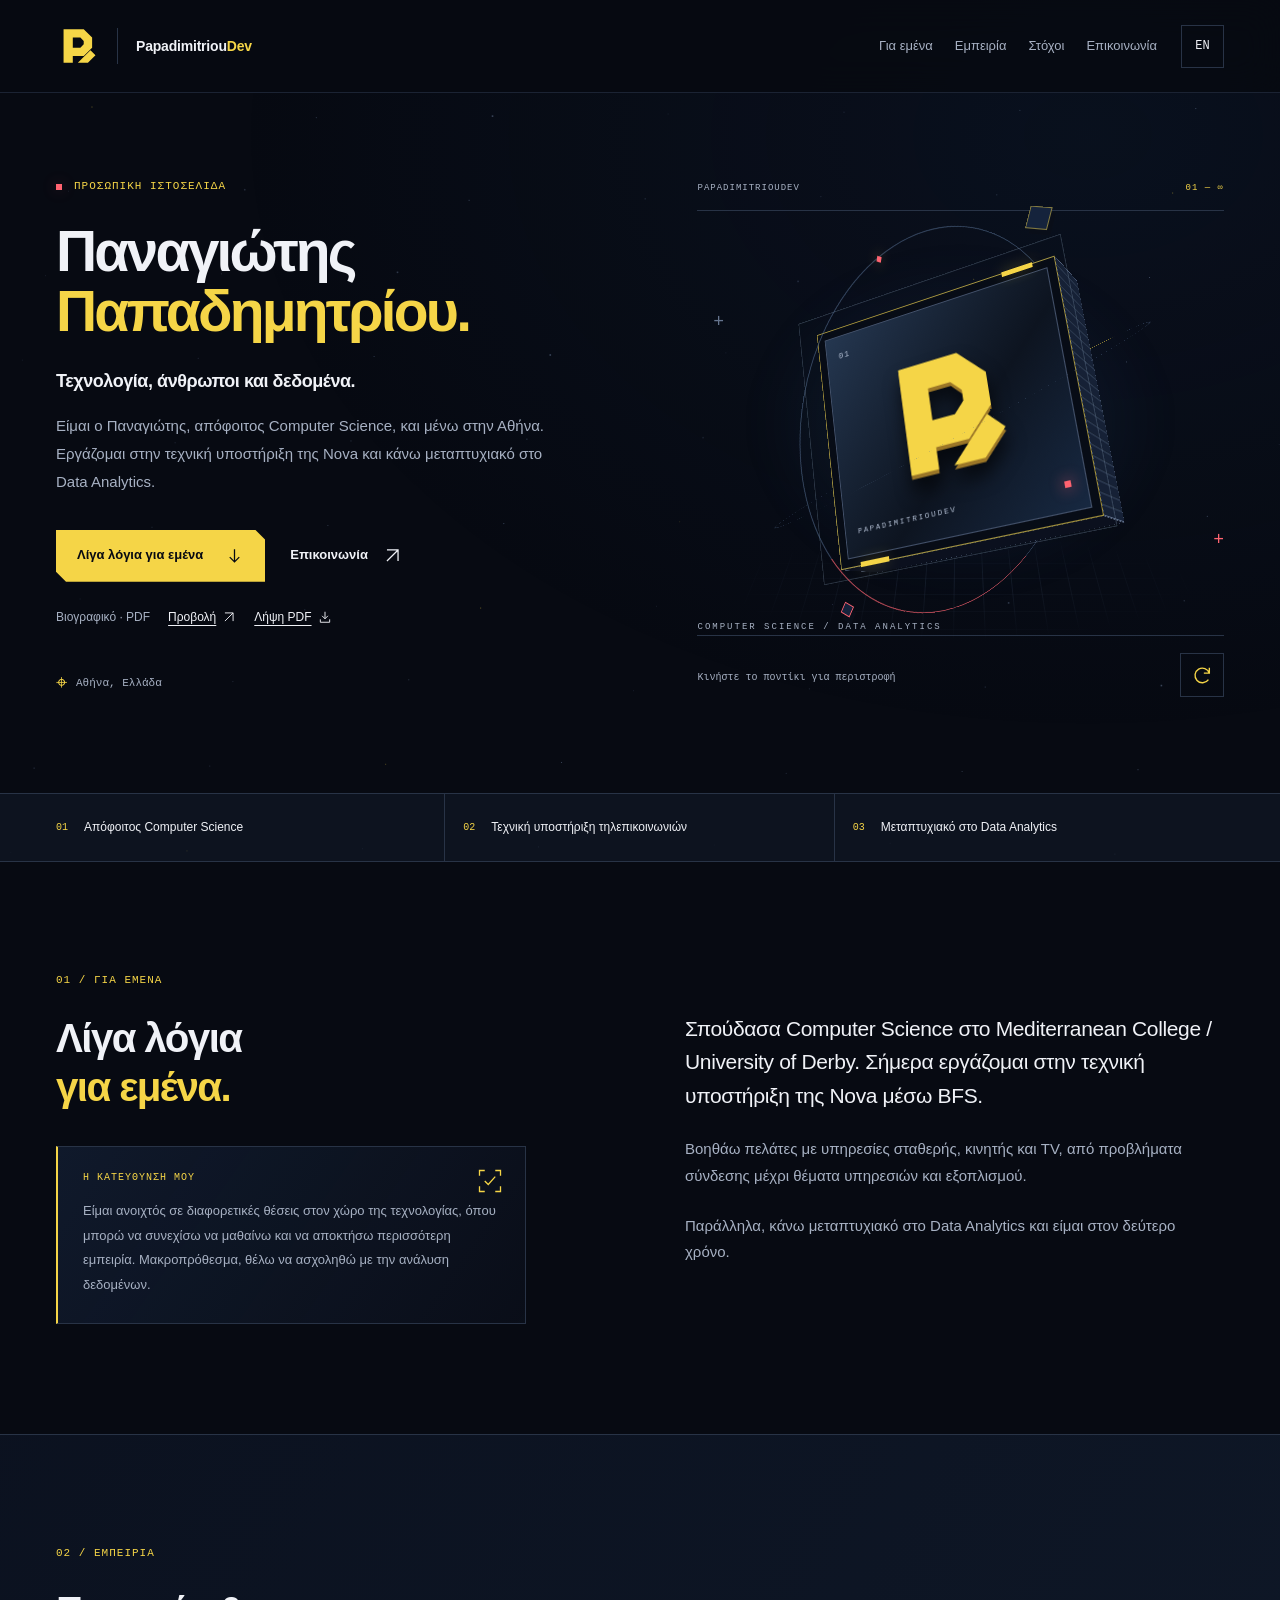
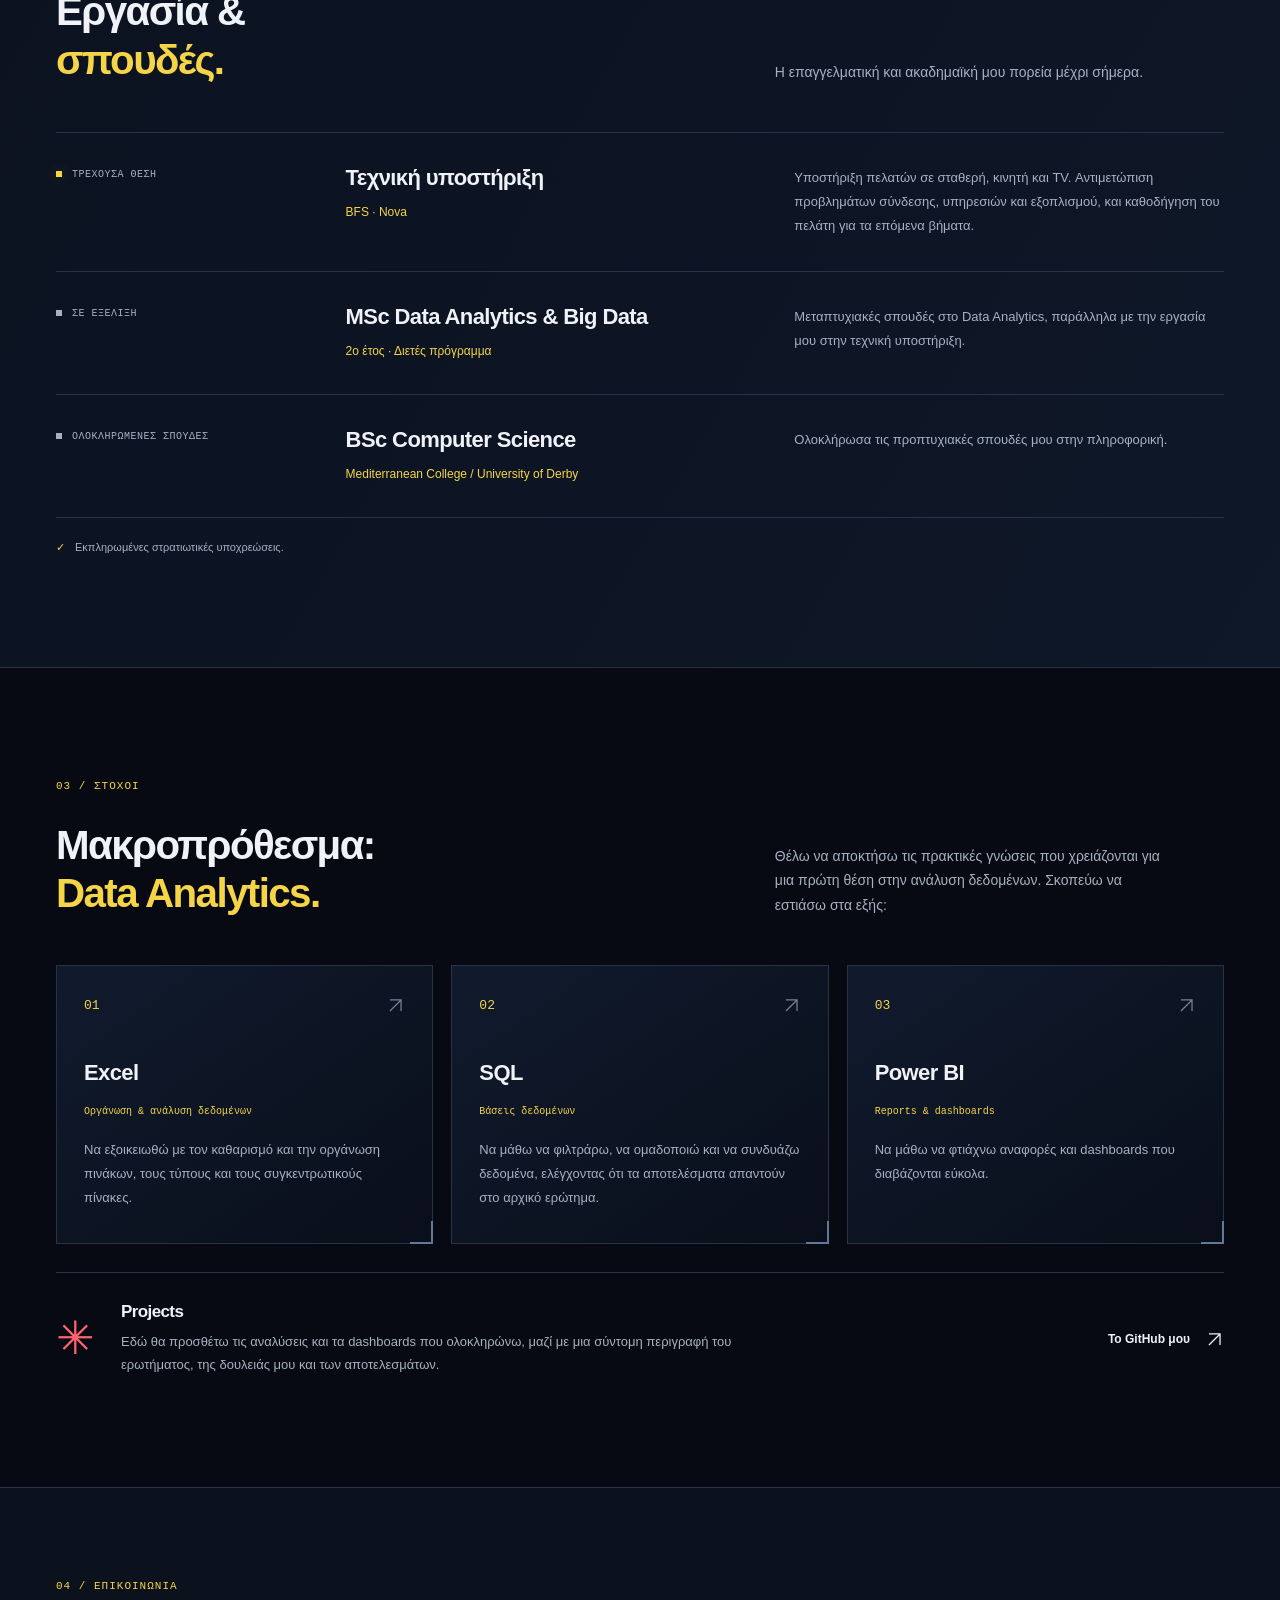
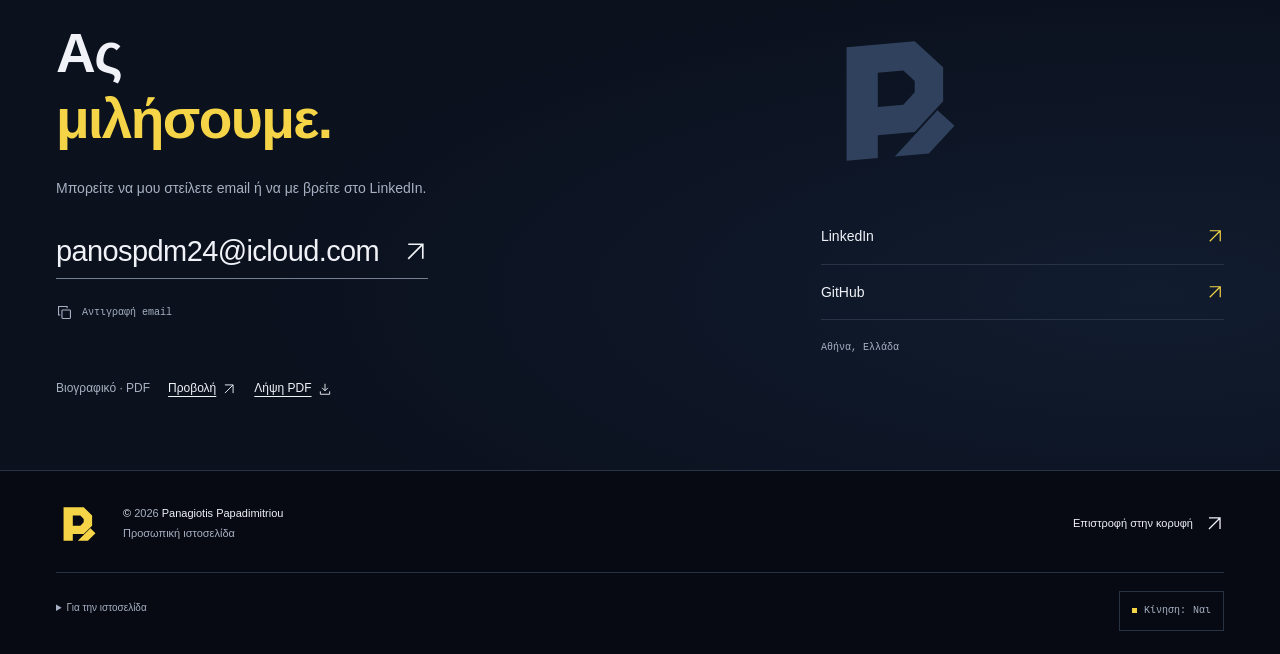
==== el/index.html @ 15768372 "Proofread site copy in English and Greek - Use the full MSc title, matching the CV - Simpler wording" ====
<!doctype html>
<html lang="el">
<head>
 <meta charset="utf-8">
 <meta name="viewport" content="width=device-width,initial-scale=1">
 <title>Παναγιώτης Παπαδημητρίου — Προσωπική ιστοσελίδα</title>
 <meta name="description" content="Παναγιώτης Παπαδημητρίου: απόφοιτος Computer Science, τεχνική υποστήριξη Nova μέσω BFS και μεταπτυχιακές σπουδές στο Data Analytics.">
 <meta name="theme-color" content="#070a12">
 <link rel="canonical" href="https://papadimitrioudev.netlify.app/el/">
 <link rel="alternate" hreflang="en" href="https://papadimitrioudev.netlify.app/">
 <link rel="alternate" hreflang="el" href="https://papadimitrioudev.netlify.app/el/">
 <link rel="alternate" hreflang="x-default" href="https://papadimitrioudev.netlify.app/">
 <meta property="og:type" content="website">
 <meta property="og:title" content="Παναγιώτης Παπαδημητρίου — Προσωπική ιστοσελίδα">
 <meta property="og:description" content="Παναγιώτης Παπαδημητρίου: απόφοιτος Computer Science, τεχνική υποστήριξη Nova μέσω BFS και μεταπτυχιακές σπουδές στο Data Analytics.">
 <meta property="og:url" content="https://papadimitrioudev.netlify.app/el/">
 <meta property="og:locale" content="el_GR">
 <meta property="og:image" content="https://papadimitrioudev.netlify.app/assets/social-card-v2.png">
 <meta property="og:image:width" content="1200">
 <meta property="og:image:height" content="630">
 <meta property="og:image:alt" content="PapadimitriouDev — Technology, people and data.">
 <meta name="twitter:card" content="summary_large_image">
 <link rel="icon" type="image/svg+xml" href="../assets/favicon-pdm.svg">
 <link rel="icon" type="image/png" sizes="32x32" href="../assets/favicon-pdm-32.png">
 <link rel="apple-touch-icon" href="../assets/apple-touch-icon-pdm.png">
 <link rel="stylesheet" href="../assets/styles.7f421a34aae5.css">
 <script src="../assets/site.ed511121ae2a.js" defer></script>
</head>
<body id="top">
 <canvas class="starfield" aria-hidden="true"></canvas>
 <a class="skip-link" href="#main">Μετάβαση στο περιεχόμενο</a>
 <header class="site-header">
  <div class="container nav-bar">
   <a class="brand" href="#top" aria-label="Παναγιώτης Παπαδημητρίου — αρχική"><span class="brand-mark"><svg class="pdm-logo" viewBox="0 0 100 100" fill="currentColor" aria-hidden="true"><path fill-rule="evenodd" d="M18 90V10H66L86 30V54L66 74H40V90ZM40 30V54H58L66 46V38L58 30ZM52 90L82 60L94 72L76 90Z"/></svg></span><span class="brand-name">Papadimitriou<span>Dev</span></span></a>
   <nav class="nav-links" id="navigation" aria-label="Κύρια πλοήγηση"><a href="#about">Για εμένα</a><a href="#journey">Εμπειρία</a><a href="#direction">Στόχοι</a><a href="#contact">Επικοινωνία</a></nav>
   <div class="nav-actions"><a class="language" href="../" lang="en" hreflang="en" aria-label="Read in English">EN</a><button class="menu-toggle" type="button" aria-expanded="false" aria-controls="navigation" data-open-label="Μενού" data-close-label="Κλείσιμο"><span>Μενού</span><i aria-hidden="true"></i></button></div>
  </div>
 </header>
 <main id="main">
  <section class="hero container" aria-labelledby="intro-title">
   <div class="hero-copy">
    <p class="eyebrow"><span class="status-light" aria-hidden="true"></span> Προσωπική ιστοσελίδα</p>
    <h1 id="intro-title">Παναγιώτης<br><em>Παπαδημητρίου.</em></h1>
    <p class="hero-tagline">Τεχνολογία, άνθρωποι και δεδομένα.</p>
    <p class="hero-description">Είμαι ο Παναγιώτης, απόφοιτος Computer Science, και μένω στην Αθήνα. Εργάζομαι στην τεχνική υποστήριξη της Nova και κάνω μεταπτυχιακό στο Data Analytics.</p>
    <div class="hero-actions"><a class="button button-dark" href="#about">Λίγα λόγια για εμένα <svg viewBox="0 0 24 24" fill="none" stroke="currentColor" stroke-width="1.6" aria-hidden="true"><path d="M12 4v16m-6-6 6 6 6-6"/></svg></a><a class="text-link" href="#contact">Επικοινωνία <svg viewBox="0 0 24 24" fill="none" stroke="currentColor" stroke-width="1.6" aria-hidden="true"><path d="M5 19 19 5M5 5h14v14"/></svg></a></div>
    <div class="cv-links"><span>Βιογραφικό · PDF</span><a href="../cv/Panagiotis_Papadimitriou_CV.pdf" target="_blank" rel="noopener" aria-label="Προβολή βιογραφικού σε νέα καρτέλα">Προβολή <svg viewBox="0 0 24 24" fill="none" stroke="currentColor" stroke-width="1.6" aria-hidden="true"><path d="M5 19 19 5M5 5h14v14"/></svg></a><a href="../cv/Panagiotis_Papadimitriou_CV.pdf" download="Panagiotis_Papadimitriou_CV.pdf">Λήψη PDF <svg viewBox="0 0 24 24" fill="none" stroke="currentColor" stroke-width="1.6" aria-hidden="true" focusable="false"><path d="M12 3v12m-5-5 5 5 5-5M4 16v5h16v-5"/></svg></a></div>
    <p class="location"><span class="location-symbol" aria-hidden="true">⌖</span>Αθήνα, Ελλάδα</p>
   </div>
   <div class="identity">
    <div class="identity-top"><span>PapadimitriouDev</span><span class="scene-index">01 — ∞</span></div>
    <div class="identity-art" aria-hidden="true">
     <div class="scene-grid"></div><div class="scene-aura"></div>
     <div class="scene-float"><div class="scene-tilt">
      <div class="orbit orbit-one"></div><div class="orbit orbit-two"></div>
      <div class="core">
       <div class="core-face core-back"><svg class="pdm-logo" viewBox="0 0 100 100" fill="currentColor" aria-hidden="true"><path fill-rule="evenodd" d="M18 90V10H66L86 30V54L66 74H40V90ZM40 30V54H58L66 46V38L58 30ZM52 90L82 60L94 72L76 90Z"/></svg></div><div class="core-face core-left"></div><div class="core-face core-right"></div><div class="core-face core-top"></div><div class="core-face core-bottom"></div>
       <div class="core-face core-front"><span class="core-code">01</span><div class="core-emblem"><svg class="pdm-logo" viewBox="0 0 100 100" fill="currentColor" aria-hidden="true"><path fill-rule="evenodd" d="M18 90V10H66L86 30V54L66 74H40V90ZM40 30V54H58L66 46V38L58 30ZM52 90L82 60L94 72L76 90Z"/></svg></div><span class="core-signature">PAPADIMITRIOUDEV</span><i class="core-led"></i></div>
       <div class="core-frame"></div>
      </div>
      <div class="scene-satellite satellite-one"></div><div class="scene-satellite satellite-two"></div>
     </div></div>
     <div class="scene-cross cross-one">+</div><div class="scene-cross cross-two">+</div><span class="scene-caption">Computer Science / Data Analytics</span>
    </div>
    <div class="identity-bottom"><div><span class="scene-hint">Κινήστε το ποντίκι για περιστροφή</span></div><button hidden class="rotate-button" type="button" aria-label="Περιστροφή" title="Περιστροφή"><svg viewBox="0 0 24 24" fill="none" stroke="currentColor" stroke-width="1.5" aria-hidden="true"><path d="M20 10a8 8 0 1 0-1 7M20 4v6h-6"/></svg></button></div>
   </div>
  </section>
  <div class="credentials"><div class="container credentials-inner"><span><i aria-hidden="true">01</i>Απόφοιτος Computer Science</span><span><i aria-hidden="true">02</i>Τεχνική υποστήριξη τηλεπικοινωνιών</span><span><i aria-hidden="true">03</i>Μεταπτυχιακό στο Data Analytics</span></div></div>
  <section class="section container about" id="about" aria-labelledby="about-title">
   <div class="section-heading"><p class="eyebrow">01 / Για εμένα</p><h2 id="about-title">Λίγα λόγια<br><em>για εμένα.</em></h2><aside class="personal-note"><svg class="note-icon" viewBox="0 0 32 32" fill="none" stroke="currentColor" stroke-width="1.5" aria-hidden="true"><path d="M4 10V4h6m12 0h6v6m0 12v6h-6m-12 0H4v-6"/><path d="m10 16 4 4 8-9"/></svg><span>Η κατεύθυνσή μου</span><p>Είμαι ανοιχτός σε διαφορετικές θέσεις στον χώρο της τεχνολογίας, όπου μπορώ να συνεχίσω να μαθαίνω και να αποκτήσω περισσότερη εμπειρία. Μακροπρόθεσμα, θέλω να ασχοληθώ με την ανάλυση δεδομένων.</p></aside></div>
   <div class="about-body"><p class="lead">Σπούδασα Computer Science στο Mediterranean College / University of Derby. Σήμερα εργάζομαι στην τεχνική υποστήριξη της Nova μέσω BFS.</p><p>Βοηθάω πελάτες με υπηρεσίες σταθερής, κινητής και TV, από προβλήματα σύνδεσης μέχρι θέματα υπηρεσιών και εξοπλισμού.</p><p>Παράλληλα, κάνω μεταπτυχιακό στο Data Analytics και είμαι στον δεύτερο χρόνο.</p></div>
  </section>
  <section class="journey-section" id="journey" aria-labelledby="journey-title"><div class="container section">
   <div class="section-intro"><div><p class="eyebrow">02 / Εμπειρία</p><h2 id="journey-title">Εργασία &<br><em>σπουδές.</em></h2></div><p>Η επαγγελματική και ακαδημαϊκή μου πορεία μέχρι σήμερα.</p></div>
   <div class="journey-list"><article class="journey-row"><div class="journey-status"><span class="timeline-dot current" aria-hidden="true"></span>Τρέχουσα θέση</div><div class="journey-role"><h3>Τεχνική υποστήριξη</h3><p>BFS · Nova</p></div><p class="journey-description">Υποστήριξη πελατών σε σταθερή, κινητή και TV. Αντιμετώπιση προβλημάτων σύνδεσης, υπηρεσιών και εξοπλισμού, και καθοδήγηση του πελάτη για τα επόμενα βήματα.</p></article><article class="journey-row"><div class="journey-status"><span class="timeline-dot" aria-hidden="true"></span>Σε εξέλιξη</div><div class="journey-role"><h3>MSc Data Analytics &amp; Big Data</h3><p>2ο έτος · Διετές πρόγραμμα</p></div><p class="journey-description">Μεταπτυχιακές σπουδές στο Data Analytics, παράλληλα με την εργασία μου στην τεχνική υποστήριξη.</p></article><article class="journey-row"><div class="journey-status"><span class="timeline-dot" aria-hidden="true"></span>Ολοκληρωμένες σπουδές</div><div class="journey-role"><h3>BSc Computer Science</h3><p>Mediterranean College / University of Derby</p></div><p class="journey-description">Ολοκλήρωσα τις προπτυχιακές σπουδές μου στην πληροφορική.</p></article></div>
   <p class="service"><span aria-hidden="true">✓</span>Εκπληρωμένες στρατιωτικές υποχρεώσεις.</p>
  </div></section>
  <section class="section container direction" id="direction" aria-labelledby="direction-title">
   <div class="section-intro"><div><p class="eyebrow">03 / Στόχοι</p><h2 id="direction-title">Μακροπρόθεσμα:<br><em>Data Analytics.</em></h2></div><p>Θέλω να αποκτήσω τις πρακτικές γνώσεις που χρειάζονται για μια πρώτη θέση στην ανάλυση δεδομένων. Σκοπεύω να εστιάσω στα εξής:</p></div>
   <div class="priorities"><article class="priority"><div class="priority-number">01 <svg viewBox="0 0 24 24" fill="none" stroke="currentColor" stroke-width="1.6" aria-hidden="true"><path d="M5 19 19 5M5 5h14v14"/></svg></div><h3>Excel</h3><p class="tools">Οργάνωση & ανάλυση δεδομένων</p><p>Να εξοικειωθώ με τον καθαρισμό και την οργάνωση πινάκων, τους τύπους και τους συγκεντρωτικούς πίνακες.</p></article><article class="priority"><div class="priority-number">02 <svg viewBox="0 0 24 24" fill="none" stroke="currentColor" stroke-width="1.6" aria-hidden="true"><path d="M5 19 19 5M5 5h14v14"/></svg></div><h3>SQL</h3><p class="tools">Βάσεις δεδομένων</p><p>Να μάθω να φιλτράρω, να ομαδοποιώ και να συνδυάζω δεδομένα, ελέγχοντας ότι τα αποτελέσματα απαντούν στο αρχικό ερώτημα.</p></article><article class="priority"><div class="priority-number">03 <svg viewBox="0 0 24 24" fill="none" stroke="currentColor" stroke-width="1.6" aria-hidden="true"><path d="M5 19 19 5M5 5h14v14"/></svg></div><h3>Power BI</h3><p class="tools">Reports & dashboards</p><p>Να μάθω να φτιάχνω αναφορές και dashboards που διαβάζονται εύκολα.</p></article></div>
   <div class="portfolio-note"><span class="asterisk" aria-hidden="true">✳</span><div><h3>Projects</h3><p>Εδώ θα προσθέτω τις αναλύσεις και τα dashboards που ολοκληρώνω, μαζί με μια σύντομη περιγραφή του ερωτήματος, της δουλειάς μου και των αποτελεσμάτων.</p></div><a class="text-link" href="https://github.com/papadimitrioudev" target="_blank" rel="noopener noreferrer">Το GitHub μου <svg viewBox="0 0 24 24" fill="none" stroke="currentColor" stroke-width="1.6" aria-hidden="true"><path d="M5 19 19 5M5 5h14v14"/></svg></a></div>
  </section>
  <section class="contact" id="contact" aria-labelledby="contact-title"><div class="container contact-inner">
   <div class="contact-main"><p class="eyebrow">04 / Επικοινωνία</p><h2 id="contact-title">Ας<br><em>μιλήσουμε.</em></h2><p class="contact-description">Μπορείτε να μου στείλετε email ή να με βρείτε στο LinkedIn.</p><a class="email-link" href="mailto:panospdm24@icloud.com" aria-label="Αποστολή email στον Παναγιώτη">panospdm24@icloud.com <svg viewBox="0 0 24 24" fill="none" stroke="currentColor" stroke-width="1.6" aria-hidden="true"><path d="M5 19 19 5M5 5h14v14"/></svg></a><button class="copy-email" hidden type="button" data-email="panospdm24@icloud.com" data-copied="Αντιγράφηκε" data-failed="Δεν έγινε η αντιγραφή. Μπορείτε να αντιγράψετε τη διεύθυνση από πάνω." data-toast="Η διεύθυνση email αντιγράφηκε."><svg viewBox="0 0 20 20" fill="none" stroke="currentColor" stroke-width="1.3" aria-hidden="true"><rect x="7" y="7" width="10" height="10" rx="1"/><path d="M13 5V3H3v10h2"/></svg><span>Αντιγραφή email</span></button><p class="copy-status" role="status" aria-live="polite"></p><div class="cv-links"><span>Βιογραφικό · PDF</span><a href="../cv/Panagiotis_Papadimitriou_CV.pdf" target="_blank" rel="noopener" aria-label="Προβολή βιογραφικού σε νέα καρτέλα">Προβολή <svg viewBox="0 0 24 24" fill="none" stroke="currentColor" stroke-width="1.6" aria-hidden="true"><path d="M5 19 19 5M5 5h14v14"/></svg></a><a href="../cv/Panagiotis_Papadimitriou_CV.pdf" download="Panagiotis_Papadimitriou_CV.pdf">Λήψη PDF <svg viewBox="0 0 24 24" fill="none" stroke="currentColor" stroke-width="1.6" aria-hidden="true" focusable="false"><path d="M12 3v12m-5-5 5 5 5-5M4 16v5h16v-5"/></svg></a></div></div>
   <div class="contact-side"><div class="contact-monogram"><svg class="pdm-logo" viewBox="0 0 100 100" fill="currentColor" aria-hidden="true"><path fill-rule="evenodd" d="M18 90V10H66L86 30V54L66 74H40V90ZM40 30V54H58L66 46V38L58 30ZM52 90L82 60L94 72L76 90Z"/></svg></div><div class="social-links"><a href="https://www.linkedin.com/in/panagiotis-papadimitriou2003" target="_blank" rel="noopener noreferrer">LinkedIn <svg viewBox="0 0 24 24" fill="none" stroke="currentColor" stroke-width="1.6" aria-hidden="true"><path d="M5 19 19 5M5 5h14v14"/></svg></a><a href="https://github.com/papadimitrioudev" target="_blank" rel="noopener noreferrer">GitHub <svg viewBox="0 0 24 24" fill="none" stroke="currentColor" stroke-width="1.6" aria-hidden="true"><path d="M5 19 19 5M5 5h14v14"/></svg></a></div><p>Αθήνα, Ελλάδα</p></div>
  </div></section>
 </main>
 <footer class="site-footer container"><div class="footer-top"><a class="brand-mark" href="#top" aria-label="Επιστροφή στην κορυφή"><svg class="pdm-logo" viewBox="0 0 100 100" fill="currentColor" aria-hidden="true"><path fill-rule="evenodd" d="M18 90V10H66L86 30V54L66 74H40V90ZM40 30V54H58L66 46V38L58 30ZM52 90L82 60L94 72L76 90Z"/></svg></a><p>© <span data-year>2026</span> Panagiotis Papadimitriou<br><span>Προσωπική ιστοσελίδα</span></p><a class="back-top" href="#top">Επιστροφή στην κορυφή <svg viewBox="0 0 24 24" fill="none" stroke="currentColor" stroke-width="1.6" aria-hidden="true"><path d="M5 19 19 5M5 5h14v14"/></svg></a></div><div class="footer-bottom"><details class="site-note"><summary>Για την ιστοσελίδα</summary><p>Σχεδιασμός και ανάπτυξη με τη βοήθεια AI.</p></details><button hidden class="motion-toggle" type="button" aria-label="Κινούμενα εφέ" aria-pressed="true" data-on="Ναι" data-off="Όχι"><i aria-hidden="true"></i>Κίνηση: <span>Ναι</span></button></div></footer>
</body>
</html>
---- assets/styles.7f421a34aae5.css ----
:root {
  color-scheme: dark;
  --bg: #070a12;
  --panel: #0e1523;
  --panel-light: #141f33;
  --ink: #f0f2f7;
  --muted: #a7b1c3;
  --yellow: #f5d547;
  --red: #ff6370;
  --line: #283346;
  --mono: 'Cascadia Code', Consolas, 'Courier New', monospace;
}
* { box-sizing: border-box; }
html { scroll-behavior: auto; scroll-padding-top: 100px; }
body { margin: 0; background: var(--bg); color: var(--ink); font: 16px/1.75 Arial, Helvetica, sans-serif; -webkit-font-smoothing: antialiased; }
body::before { content: ''; position: fixed; inset: 0; pointer-events: none; background: radial-gradient(ellipse at 85% 15%, #152e552e, transparent 55%); z-index: -1; }
a { color: inherit; text-decoration: none; }
button { font: inherit; cursor: pointer; color: inherit; }
button, a { -webkit-tap-highlight-color: transparent; }
button[hidden], [hidden] { display: none !important; }
button { border-radius: 0; }
button, a { touch-action: manipulation; }
svg { display: block; flex-shrink: 0; }
::selection { color: var(--bg); background: var(--yellow); }
:focus-visible { outline: 2px solid var(--yellow); outline-offset: 6px; }
section:focus { outline: none; }
p, h1, h2, h3 { margin: 0; }
h1, h2, h3 { line-height: 1.12; font-weight: 700; }
em { font-style: normal; color: var(--yellow); }
.container { width: min(1320px, calc(100% - 112px)); margin-inline: auto; }
.starfield { position: fixed; inset: 0; width: 100%; height: 100%; z-index: -1; pointer-events: none; opacity: .6; }
.skip-link { position: fixed; top: -80px; left: 20px; padding: 12px 20px; background: var(--yellow); color: var(--bg); z-index: 30; }
.skip-link:focus { top: 12px; }
.site-header { position: sticky; top: 0; z-index: 20; background: #070a12ed; border-bottom: 1px solid #273246a6; backdrop-filter: blur(18px); }
.nav-bar { display: flex; align-items: center; justify-content: space-between; gap: 24px; min-height: 92px; }
.brand { display: flex; align-items: center; gap: 19px; }
.brand-mark { width: 68px; display: block; color: var(--yellow); flex-shrink: 0; }
.brand-mark .pdm-logo { width: 100%; }
.brand-name { font-size: 14px; font-weight: 700; letter-spacing: -.2px; border-left: 1px solid var(--line); padding: 6px 0 6px 18px; }
.brand-name span { color: var(--yellow); }
.nav-links { display: flex; gap: 30px; margin-left: auto; }
.nav-links a { font-size: 13px; color: var(--muted); position: relative; padding-block: 12px; transition: color .2s; }
.nav-links a::after { content: ''; position: absolute; bottom: 4px; left: 0; height: 2px; width: 0; background: var(--yellow); transition: width .2s; }
.nav-links a:hover, .nav-links a[aria-current] { color: var(--yellow); }
.nav-links a[aria-current]::after { width: 16px; }
.nav-actions { display: flex; gap: 12px; align-items: center; }
.language { border: 1px solid var(--line); min-width: 43px; min-height: 43px; display: grid; place-items: center; font: 12px var(--mono); transition: border-color .2s; }
.language:hover { border-color: var(--yellow); }
.menu-toggle { display: none; background: transparent; border: 1px solid var(--line); min-height: 43px; padding: 0 12px; align-items: center; gap: 12px; font-size: 12px; }
.menu-toggle i { width: 14px; height: 6px; border-block: 1px solid currentColor; }
.hero { position: relative; display: grid; grid-template-columns: 1.15fr 1fr; align-items: center; gap: 36px; min-height: 700px; padding-block: 72px 80px; }
.hero-copy { position: relative; z-index: 2; min-width: 0; }
.eyebrow { color: var(--yellow); font: 11px/1.6 var(--mono); letter-spacing: 1.7px; text-transform: uppercase; margin-bottom: 25px; display: flex; align-items: center; gap: 12px; }
.status-light { width: 6px; height: 6px; flex-shrink: 0; background: var(--red); box-shadow: 0 0 15px #ff63704d; }
h1 { font-size: clamp(42px, 4.8vw, 70px); letter-spacing: -3.4px; line-height: 1.06; }
h1 em { display: inline-block; }
.hero-tagline { font-size: 20px; font-weight: 600; line-height: 1.5; margin-top: 27px; letter-spacing: -.45px; }
.hero-description { color: var(--muted); max-width: 505px; margin-top: 17px; font-size: 15px; line-height: 1.85; }
.hero-actions { display: flex; flex-wrap: wrap; align-items: center; gap: 25px; margin-top: 34px; }
.button { min-height: 52px; padding: 14px 21px; display: inline-flex; align-items: center; justify-content: center; gap: 22px; font-size: 13px; font-weight: 700; clip-path: polygon(0 0, calc(100% - 10px) 0, 100% 10px, 100% 100%, 10px 100%, 0 calc(100% - 10px)); transition: background .2s, transform .2s; }
.button-dark { background: var(--yellow); color: var(--bg); }
.button:hover { background: #ffe779; transform: translateY(-3px); }
.button:focus-visible { clip-path: none; }
.button svg, .text-link svg, .back-top svg { width: 19px; height: 19px; }
.text-link { display: inline-flex; align-items: center; gap: 15px; font-size: 13px; font-weight: 600; padding-block: 9px; }
.text-link:hover { color: var(--yellow); }
.location { color: var(--muted); margin-top: 35px; display: flex; align-items: center; gap: 9px; font: 11px/1.6 var(--mono); }
.location-symbol { color: var(--yellow); font-size: 20px; }
.identity { position: relative; min-width: 0; }
.identity-top { color: var(--muted); display: flex; align-items: center; justify-content: space-between; font: 9px/1.6 var(--mono); text-transform: uppercase; letter-spacing: 1px; padding-bottom: 14px; border-bottom: 1px solid var(--line); }
.scene-index { color: var(--yellow); }
.identity-art { height: 424px; position: relative; perspective: 850px; isolation: isolate; }
.scene-aura { position: absolute; inset: 10%; background: radial-gradient(ellipse, #2c558f3d, transparent 67%); filter: blur(18px); }
.scene-grid { position: absolute; width: 100%; height: 210px; bottom: -5px; background-image: linear-gradient(#465b7a36 1px, transparent 1px), linear-gradient(90deg, #465b7a36 1px, transparent 1px); background-size: 32px 32px; transform: rotateX(68deg); transform-origin: center bottom; mask-image: radial-gradient(ellipse at center, black, transparent 70%); }
.scene-float { position: absolute; top: 50%; left: 50%; width: 270px; height: 250px; margin: -125px 0 0 -135px; transform-style: preserve-3d; animation: levitate 8s ease-in-out infinite; }
.scene-tilt { width: 100%; height: 100%; transform-style: preserve-3d; transform: rotateX(var(--rx, 12deg)) rotateY(var(--ry, -25deg)) rotateZ(-9deg); transition: transform .35s ease-out; }
.core { width: 270px; height: 250px; position: absolute; transform-style: preserve-3d; transition: transform 1.4s cubic-bezier(.2,.6,.2,1); transform: rotateY(var(--spin, 0deg)); }
.core-face { position: absolute; border: 1px solid #677895; backface-visibility: hidden; }
.core-front, .core-back { width: 270px; height: 250px; top: 0; left: 0; }
.core-front { transform: translateZ(35px); background: linear-gradient(135deg, #263953, #0d1420 58%, #182a44); border: 1px solid #f5d547a6; box-shadow: inset 0 0 0 8px #070c16, inset 0 0 0 9px #43516a; }
.core-front::before, .core-front::after { content: ''; width: 32px; height: 5px; background: var(--yellow); position: absolute; right: 22px; top: -2px; box-shadow: 0 0 14px #f5d5474d; }
.core-front::after { left: 22px; top: auto; bottom: -2px; }
.core-back { transform: rotateY(180deg) translateZ(35px); background: #101b2f; display: grid; place-items: center; padding: 30px; color: var(--yellow); }
.core-left, .core-right { width: 70px; height: 250px; left: 100px; top: 0; background: repeating-linear-gradient(0deg, #162136, #162136 8px, #35445d 9px, #0b1422 11px); }
.core-left { transform: rotateY(-90deg) translateZ(135px); }
.core-right { transform: rotateY(90deg) translateZ(135px); }
.core-top, .core-bottom { width: 270px; height: 70px; left: 0; top: 90px; background: linear-gradient(90deg, #142037, #627086 50%, #1f2f48); }
.core-top { transform: rotateX(90deg) translateZ(125px); }
.core-bottom { transform: rotateX(-90deg) translateZ(125px); background: #0b101e; }
.core-emblem { position: absolute; inset: 74px 25px auto; color: var(--yellow); filter: drop-shadow(0 4px 0 #9b7627) drop-shadow(0 12px 9px #0009); }
.core-code, .core-signature { position: absolute; left: 23px; font: 9px var(--mono); letter-spacing: 1.5px; color: #b4c0d4; }
.core-code { top: 26px; }
.core-signature { bottom: 29px; font-size: 8px; letter-spacing: 2px; }
.core-led { position: absolute; right: 23px; bottom: 30px; width: 6px; height: 6px; background: var(--red); box-shadow: 0 0 14px var(--red); }
.core-frame { position: absolute; inset: -13px; transform: translateZ(48px); border: 1px solid #8198b14d; pointer-events: none; }
.orbit { position: absolute; width: 415px; height: 415px; top: -82px; left: -72px; border: 1px solid #58729780; border-radius: 50%; transform-style: preserve-3d; }
.orbit::after { content: ''; position: absolute; width: 9px; height: 9px; top: 56px; left: 53px; background: var(--yellow); box-shadow: 0 0 12px #f5d54766; }
.orbit-one { transform: rotateX(66deg) rotateY(-12deg); border-top: 2px solid #f5d547a6; }
.orbit-two { width: 385px; height: 385px; left: -57px; top: -67px; transform: rotateY(71deg) rotateX(-24deg); border-bottom-color: #ff6370a6; }
.orbit-two::after { background: var(--red); width: 5px; height: 5px; }
.scene-satellite { position: absolute; width: 22px; height: 22px; border: 1px solid #f5d54780; background: #15233c; box-shadow: 5px 5px 0 #090e19; }
.satellite-one { top: -35px; right: -12px; transform: translateZ(70px) rotateZ(25deg); }
.satellite-two { bottom: -40px; left: -35px; width: 12px; height: 12px; border-color: var(--red); transform: translateZ(-15px) rotateZ(35deg); }
.scene-cross { position: absolute; color: #66758f; font: 18px var(--mono); }
.cross-one { left: 3%; top: 24%; }
.cross-two { right: 0; bottom: 20%; color: var(--red); }
.scene-caption { position: absolute; bottom: 3px; left: 0; font: 9px var(--mono); color: var(--muted); text-transform: uppercase; letter-spacing: 2px; }
.identity-bottom { display: flex; align-items: center; justify-content: space-between; border-top: 1px solid var(--line); padding-top: 17px; }
.identity-bottom p { font-size: 17px; font-weight: 600; letter-spacing: -.3px; }
.scene-hint { display: block; color: var(--muted); font: 10px/1.5 var(--mono); margin-top: 6px; }
.rotate-button { width: 44px; height: 44px; border: 1px solid var(--line); background: transparent; display: grid; place-items: center; color: var(--yellow); }
.rotate-button svg { width: 22px; height: 22px; }
.rotate-button:hover { background: var(--panel-light); border-color: var(--yellow); }
.credentials { background: #101725bf; border-block: 1px solid var(--line); }
.credentials-inner { display: grid; grid-template-columns: repeat(3, 1fr); }
.credentials-inner > span { display: flex; align-items: center; gap: 16px; padding: 24px 18px; border-right: 1px solid var(--line); font-size: 12px; line-height: 1.55; }
.credentials-inner > span:first-child { padding-left: 0; }
.credentials-inner > span:last-child { border-right: 0; }
.credentials i { font: 10px var(--mono); color: var(--yellow); }
.section { padding-block: 110px; }
h2 { font-size: clamp(30px, 3.15vw, 45px); letter-spacing: -1.6px; line-height: 1.2; }
.about { display: grid; grid-template-columns: 1fr 1fr; gap: 90px; }
.about-body { padding-top: 40px; color: var(--muted); font-size: 15px; }
.about-body p + p { margin-top: 24px; }
.about-body .lead { font-size: 21px; line-height: 1.6; color: var(--ink); letter-spacing: -.35px; }
.personal-note { position: relative; border: 1px solid var(--line); border-left: 2px solid var(--yellow); margin-top: 35px; background: linear-gradient(125deg, #152239a6, #0d132080); padding: 23px 25px 25px; max-width: 470px; }
.personal-note > span { color: var(--yellow); font: 10px/1.5 var(--mono); text-transform: uppercase; letter-spacing: 1px; display: block; padding-right: 45px; }
.personal-note p { font-size: 13px; line-height: 1.9; margin-top: 14px; color: var(--muted); }
.note-icon { width: 28px; height: 28px; position: absolute; right: 21px; top: 20px; color: var(--yellow); }
.journey-section { background: linear-gradient(120deg, #0c1321ed, #101a2aeb); border-block: 1px solid var(--line); }
.section-intro { display: grid; grid-template-columns: 1.4fr 1fr; gap: 90px; align-items: end; margin-bottom: 48px; }
.section-intro > p { font-size: 14px; color: var(--muted); max-width: 400px; }
.journey-row { display: grid; grid-template-columns: .8fr 1.3fr 1.35fr; gap: 35px; padding-block: 33px; border-top: 1px solid var(--line); }
.journey-status { display: flex; align-items: baseline; gap: 10px; font: 10px/1.8 var(--mono); text-transform: uppercase; letter-spacing: .5px; color: var(--muted); }
.timeline-dot { width: 6px; height: 6px; background: #a7b1c3; flex-shrink: 0; }
.timeline-dot.current { background: var(--yellow); box-shadow: 0 0 14px #f5d5474d; }
h3 { font-size: 22px; letter-spacing: -.6px; }
.journey-role p { margin-top: 12px; font-size: 12px; color: var(--yellow); line-height: 1.6; }
.journey-description { font-size: 13px; color: var(--muted); line-height: 1.85; }
.service { font-size: 11px; color: var(--muted); display: flex; align-items: center; gap: 10px; border-top: 1px solid var(--line); padding-top: 20px; }
.service span { color: var(--yellow); }
.priorities { display: grid; grid-template-columns: repeat(3, 1fr); gap: 18px; }
.priority { position: relative; padding: 30px 27px 33px; border: 1px solid var(--line); background: linear-gradient(145deg, #152137bf, #0b111dbf); transition: transform .25s, border-color .25s; }
.priority::after { content: ''; position: absolute; bottom: -1px; right: -1px; width: 21px; height: 21px; border-right: 2px solid #637796; border-bottom: 2px solid #637796; }
.priority:hover { transform: translateY(-6px); border-color: #738099; }
.priority-number { display: flex; align-items: center; justify-content: space-between; color: var(--yellow); font: 13px var(--mono); margin-bottom: 46px; }
.priority-number svg { width: 19px; height: 19px; color: #74829b; }
.priority h3 { font-size: 23px; }
.priority .tools { color: var(--yellow); font: 10px/1.8 var(--mono); margin: 17px 0; }
.priority > p:last-child { font-size: 13px; color: var(--muted); line-height: 1.85; }
.portfolio-note { display: grid; grid-template-columns: auto 1fr auto; align-items: center; gap: 26px; padding: 29px 0 0; margin-top: 28px; border-top: 1px solid var(--line); }
.asterisk { font: 46px var(--mono); color: var(--red); }
.portfolio-note h3 { font-size: 17px; }
.portfolio-note p { margin-top: 10px; max-width: 640px; font-size: 13px; color: var(--muted); }
.portfolio-note a { font-size: 12px; white-space: nowrap; }
.contact { position: relative; border-block: 1px solid var(--line); background: radial-gradient(ellipse at 90% 70%, #1d34544d, transparent 55%), #0d1422cc; }
.contact-inner { padding-block: 90px 65px; display: grid; grid-template-columns: 1.65fr 1fr; gap: 100px; }
.contact h2 { font-size: clamp(38px, 4.3vw, 60px); }
.contact-description { color: var(--muted); max-width: 480px; margin-top: 24px; font-size: 14px; }
.email-link { display: inline-flex; align-items: center; gap: 24px; font-size: clamp(18px, 2.3vw, 29px); line-height: 1.4; margin-top: 30px; letter-spacing: -.6px; padding-bottom: 7px; border-bottom: 1px solid #748092; }
.email-link:hover { color: var(--yellow); border-color: var(--yellow); }
.email-link svg { width: 25px; height: 25px; }
.copy-email { margin-top: 17px; background: none; border: none; padding: 8px 0; display: flex; gap: 9px; align-items: center; color: var(--muted); font: 10px var(--mono); }
.copy-email svg { width: 17px; height: 17px; }
.copy-email:hover { color: var(--yellow); }
.copy-status { min-height: 24px; font-size: 12px; color: var(--yellow); }
.contact-side { align-self: center; min-width: 0; }
.contact-monogram { max-width: 260px; color: #30415d; margin-bottom: 38px; transform: skewY(-5deg); }
.social-links { display: flex; flex-direction: column; }
.social-links a { display: flex; justify-content: space-between; align-items: center; padding-block: 15px; border-bottom: 1px solid var(--line); font-size: 14px; }
.social-links svg { width: 18px; height: 18px; color: var(--yellow); }
.social-links a:hover { color: var(--yellow); }
.contact-side > p { margin-top: 22px; color: var(--muted); font: 10px var(--mono); }
.site-footer { padding-block: 32px 23px; }
.footer-top { display: flex; align-items: center; gap: 25px; }
.footer-top p { font-size: 11px; line-height: 1.8; }
.footer-top p span { color: var(--muted); }
.back-top { margin-left: auto; display: flex; align-items: center; gap: 12px; font-size: 11px; }
.back-top:hover { color: var(--yellow); }
.footer-bottom { border-top: 1px solid var(--line); margin-top: 27px; padding-top: 18px; display: flex; align-items: flex-start; gap: 28px; justify-content: space-between; }
.site-note { font-size: 10px; color: var(--muted); max-width: 520px; }
.site-note summary { cursor: pointer; padding: 8px 0; }
.site-note p { padding-block: 5px 8px; }
.motion-toggle { font: 10px/1.4 var(--mono); color: var(--muted); border: 1px solid var(--line); background: transparent; padding: 12px; display: flex; align-items: center; gap: 7px; white-space: nowrap; }
.motion-toggle i { width: 5px; height: 5px; background: var(--yellow); }
.motion-toggle[aria-pressed='false'] i { background: var(--muted); }
html[lang='el'] h1 { font-size: clamp(40px, 4.45vw, 65px); letter-spacing: -2.8px; }
html[lang='el'] .hero-tagline { font-size: 18px; }
html[lang='el'] .eyebrow { letter-spacing: 1px; }
html[lang='el'] .nav-links { gap: 22px; }
html[lang='el'] .priority h3 { font-size: 22px; }
html.motion-off *, html.motion-off *::before, html.motion-off *::after { animation: none !important; transition: none !important; scroll-behavior: auto !important; }
html.motion-off { scroll-behavior: auto; }
html.motion-off .scene-tilt { transform: rotateX(12deg) rotateY(-25deg) rotateZ(-9deg); }
html.motion-off .scene-hint { visibility: hidden; }
@keyframes levitate { 0%, 100% { transform: translateY(5px); } 50% { transform: translateY(-10px); } }
@media (min-width: 1450px) { .hero { gap: 80px; min-height: 780px; } .identity-art { height: 470px; } .scene-float { scale: 1.1; } }
@media (max-width: 1100px) {
  .container { width: calc(100% - 72px); }
  .brand-name { display: none; }
  .hero { gap: 20px; min-height: 655px; padding-block: 55px; }
  .identity-art { height: 385px; }
  .scene-float { scale: .88; }
  .about { gap: 50px; }
  .section-intro { gap: 45px; }
  .contact-inner { gap: 55px; }
  .priority { padding: 25px 22px; }
  h1 { letter-spacing: -2.8px; }
}
@media (max-width: 850px) {
  .hero { grid-template-columns: 1fr 1fr; gap: 15px; }
  h1 { font-size: 39px; letter-spacing: -2px; }
  html[lang='el'] h1 { font-size: 35px; letter-spacing: -2px; }
  .hero-tagline { font-size: 17px; }
  .hero-description { font-size: 13px; }
  .eyebrow { font-size: 9px; letter-spacing: 1px; }
  .scene-float { scale: .72; }
  .identity-art { height: 345px; }
  .hero-actions { gap: 15px; }
  .button { font-size: 12px; padding: 13px 15px; gap: 14px; }
  .credentials-inner > span { font-size: 10px; gap: 10px; }
  .section { padding-block: 80px; }
  .about { gap: 38px; }
  .about-body { padding-top: 32px; font-size: 13px; }
  .about-body .lead { font-size: 18px; }
  .section-intro { gap: 35px; grid-template-columns: 1.3fr 1fr; }
  .journey-row { grid-template-columns: .7fr 1.15fr 1.2fr; gap: 20px; }
  .journey-role h3 { font-size: 20px; }
  .priorities { gap: 12px; }
  .priority { padding: 24px 18px; }
  .priority h3, html[lang='el'] .priority h3 { font-size: 19px; }
  .portfolio-note { grid-template-columns: auto 1fr; }
  .portfolio-note a { grid-column: 2; justify-self: start; padding: 0; }
  .contact-inner { gap: 35px; grid-template-columns: 1.5fr 1fr; }
  .email-link { gap: 12px; }
}
@media (max-width: 620px) {
  html { scroll-padding-top: 88px; }
  .container { width: calc(100% - 40px); }
  .nav-bar { min-height: 74px; flex-wrap: wrap; gap: 10px; }
  .brand-mark { width: 62px; }
  .nav-actions { margin-left: auto; }
  .nav-links { order: 3; width: 100%; margin: 0; gap: 0; justify-content: space-between; padding-bottom: 15px; }
  .nav-links a { font-size: 12px; }
  html[lang='el'] .nav-links { gap: 0; }
  .js .menu-toggle { display: flex; }
  .js .nav-links { display: none; }
  .js .nav-links.is-open { display: flex; position: absolute; top: 100%; left: 0; right: 0; width: auto; padding: 12px 20px; background: #070a12; border-bottom: 1px solid var(--line); }
  .hero { display: flex; flex-direction: column; gap: 43px; padding-block: 47px 35px; align-items: stretch; }
  .hero-copy { width: 100%; }
  .hero .eyebrow { margin-bottom: 22px; font-size: 9px; letter-spacing: 1.1px; }
  h1 { font-size: clamp(38px, 10.5vw, 61px); letter-spacing: -2.8px; }
  html[lang='el'] h1 { font-size: clamp(35px, 9.45vw, 55px); letter-spacing: -2px; }
  .hero-tagline, html[lang='el'] .hero-tagline { font-size: 17px; margin-top: 21px; }
  .hero-description { font-size: 14px; margin-top: 14px; max-width: 460px; }
  .hero-actions { gap: 25px; margin-top: 25px; }
  .button { min-height: 49px; padding-inline: 18px; }
  .location { margin-top: 23px; }
  .identity { width: 100%; max-width: 440px; margin-inline: auto; }
  .identity-art { height: 340px; }
  .scene-float { scale: .78; }
  .identity-top { font-size: 8px; }
  .scene-caption { font-size: 8px; letter-spacing: 1.4px; }
  .identity-bottom p { font-size: 15px; }
  .scene-hint { display: none; }
  .credentials-inner { grid-template-columns: 1fr; }
  .credentials-inner > span, .credentials-inner > span:first-child { padding: 15px 0; border-right: 0; border-bottom: 1px solid var(--line); font-size: 12px; gap: 16px; }
  .credentials-inner > span:last-child { border-bottom: 0; }
  .section { padding-block: 65px; }
  .about { grid-template-columns: 1fr; gap: 26px; }
  .about-body { padding: 0; font-size: 14px; }
  .about-body .lead { font-size: 19px; }
  h2 { font-size: 33px; letter-spacing: -1.3px; }
  .eyebrow { font-size: 10px; margin-bottom: 18px; }
  .personal-note { margin-top: 28px; }
  .section-intro { grid-template-columns: 1fr; gap: 22px; margin-bottom: 32px; }
  .section-intro > p { max-width: 100%; }
  .journey-row { grid-template-columns: 1fr; gap: 15px; padding-block: 27px; }
  .journey-role h3 { font-size: 24px; }
  .journey-role p { margin-top: 9px; }
  .journey-description { font-size: 14px; }
  .priorities { grid-template-columns: 1fr; gap: 16px; }
  .priority { padding: 26px; }
  .priority-number { margin-bottom: 27px; }
  .priority h3, html[lang='el'] .priority h3 { font-size: 24px; }
  .priority > p:last-child { font-size: 14px; }
  .priority .tools { font-size: 11px; }
  .portfolio-note { gap: 18px; }
  .asterisk { font-size: 32px; align-self: start; }
  .portfolio-note h3 { font-size: 18px; line-height: 1.4; }
  .contact-inner { grid-template-columns: 1fr; padding-block: 65px 45px; gap: 35px; }
  .contact h2 { font-size: 42px; letter-spacing: -1.7px; }
  .email-link { font-size: clamp(17px, 5.5vw, 25px); gap: 14px; letter-spacing: -.5px; }
  .email-link svg { width: 20px; height: 20px; }
  .contact-monogram { max-width: 150px; margin-bottom: 25px; }
  .social-links { flex-direction: row; gap: 28px; }
  .social-links a { flex: 1; }
  .footer-top { flex-wrap: wrap; gap: 19px; }
  .footer-top p { font-size: 10px; }
  .back-top { width: 100%; margin-left: 0; }
}
@media (max-width: 359px) {
  .container { width: calc(100% - 32px); }
  .hero .eyebrow { font-size: 8px; letter-spacing: .6px; }
  h1 { font-size: 37px; letter-spacing: -2.6px; }
  html[lang='el'] h1 { font-size: 34px; letter-spacing: -2.2px; }
  .hero-actions { gap: 17px; }
  .text-link { font-size: 12px; }
  .scene-float { scale: .67; }
  .identity-art { height: 295px; }
  .contact h2 { font-size: 36px; }
  .footer-top .brand-mark { width: 50px; }
}
@media (prefers-reduced-motion: reduce) {
  html { scroll-behavior: auto; }
  *, *::before, *::after { animation: none !important; transition: none !important; scroll-behavior: auto !important; }
  .scene-tilt { transform: rotateX(12deg) rotateY(-25deg) rotateZ(-9deg); }
  .scene-hint { visibility: hidden; }
}

/* Compact P / diagonal monogram, shared with the social avatar. */
.brand-mark, .footer-top .brand-mark { width: 42px; }
.brand-mark .pdm-logo { display: block; aspect-ratio: 1; }
.core-emblem { inset: 51px auto auto 65px; width: 136px; height: 136px; }
.contact-monogram { width: 142px; }
@media (max-width: 600px) { .brand-mark, .footer-top .brand-mark { width: 36px; } }

.cv-links { display: flex; flex-wrap: wrap; align-items: center; gap: 8px 18px; margin-top: 20px; font-size: 12px; line-height: 1.6; }
.cv-links > span { color: var(--muted); }
.cv-links a { display: inline-flex; align-items: center; gap: 6px; color: var(--ink); text-decoration: underline; text-underline-offset: 4px; padding-block: 6px; white-space: nowrap; }
.cv-links a svg { display: block; width: 14px; height: 14px; flex: 0 0 14px; }
.cv-links a:hover { color: var(--yellow); }
@media (max-width: 480px) { .cv-links > span { flex-basis: 100%; } }
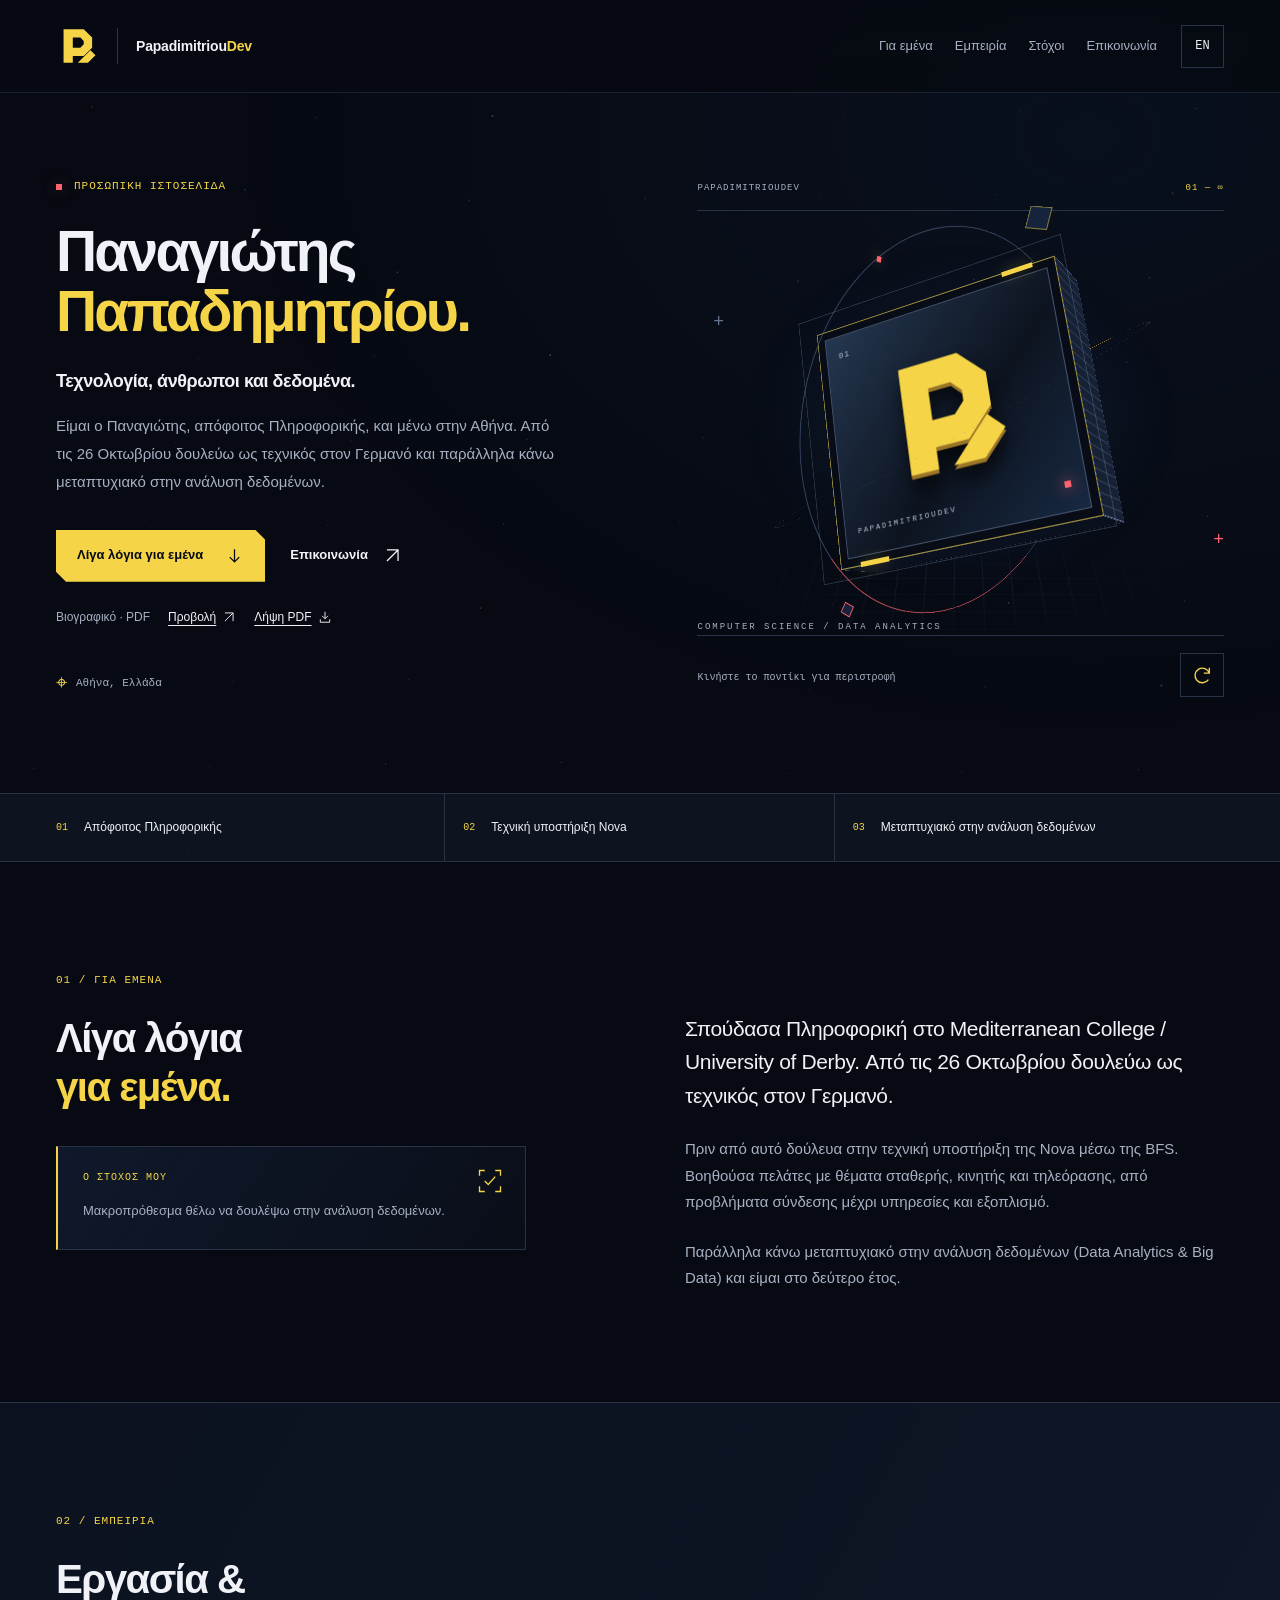
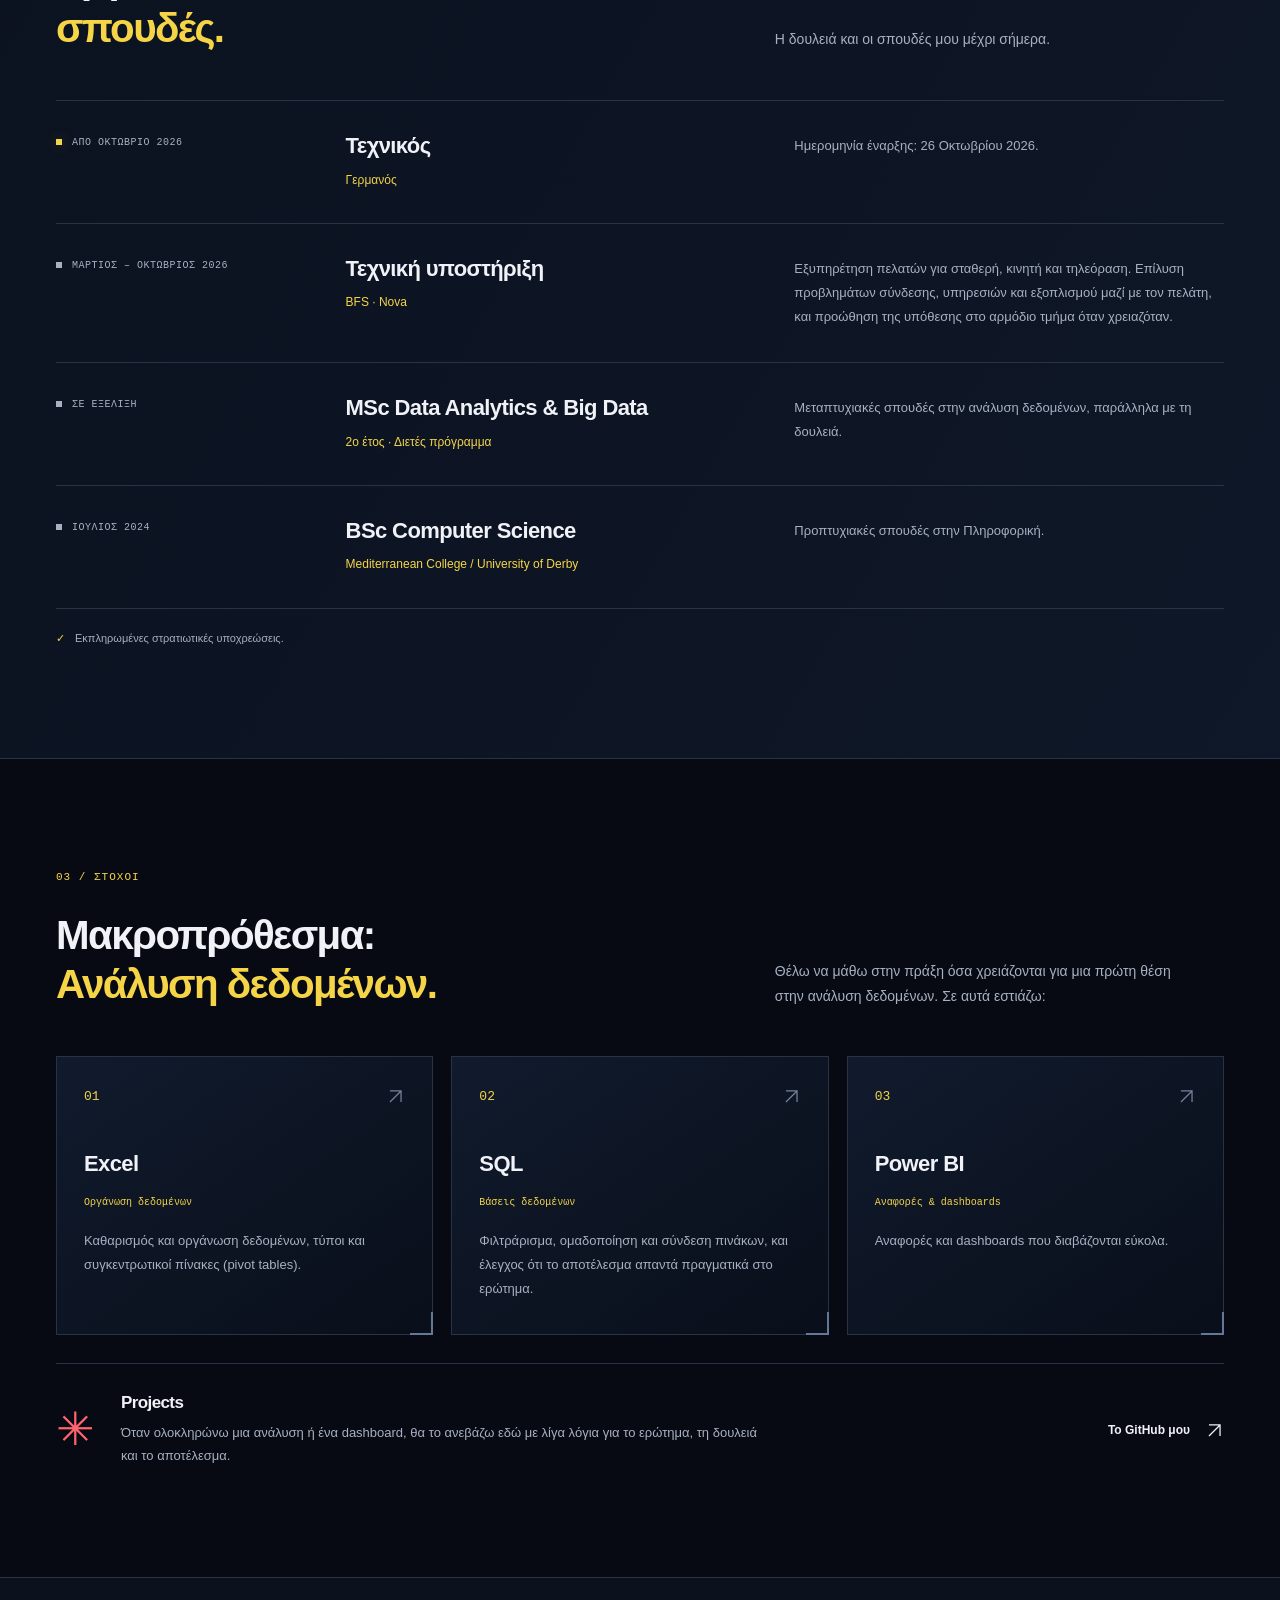
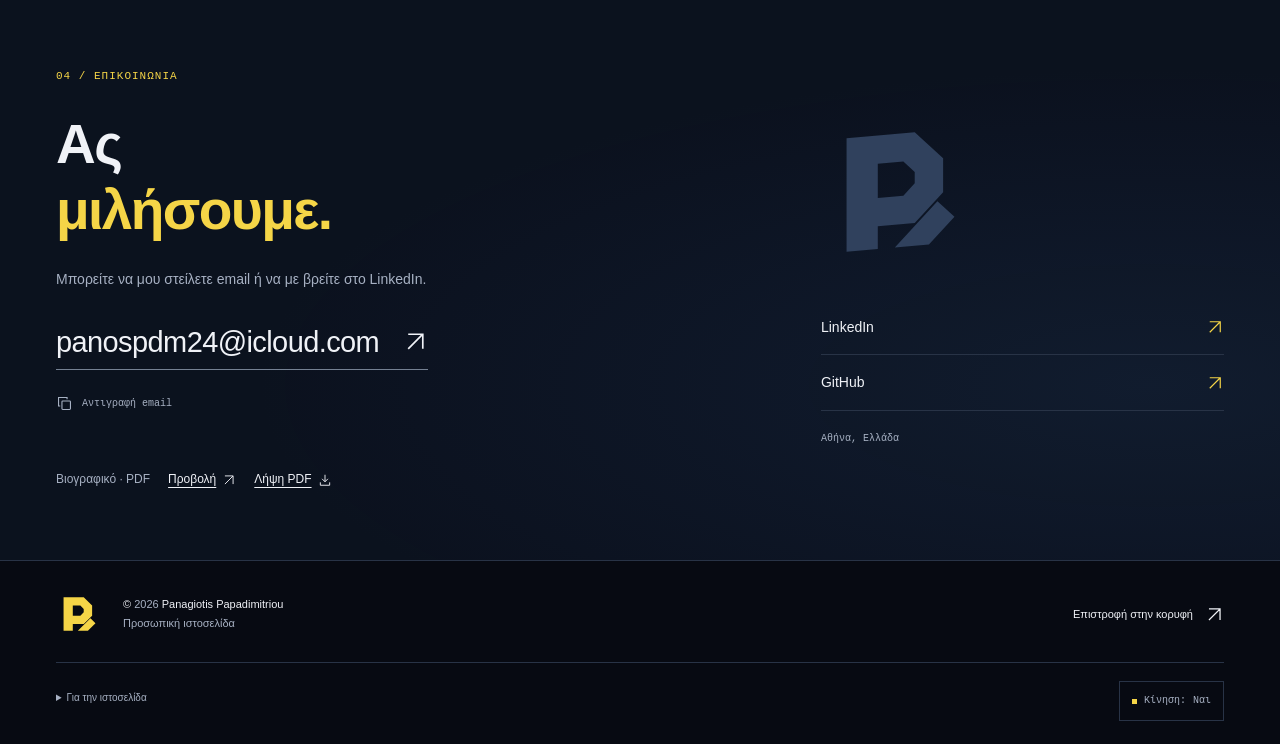
==== commit 753c553b: "Update site for new role at Germanos and refresh copy - Germanos technician role from 26 October 202" ====
--- a/el/index.html
+++ b/el/index.html
@@ -4,7 +4,7 @@
  <meta charset="utf-8">
  <meta name="viewport" content="width=device-width,initial-scale=1">
  <title>Παναγιώτης Παπαδημητρίου — Προσωπική ιστοσελίδα</title>
- <meta name="description" content="Παναγιώτης Παπαδημητρίου: απόφοιτος Computer Science, τεχνική υποστήριξη Nova μέσω BFS και μεταπτυχιακές σπουδές στο Data Analytics.">
+ <meta name="description" content="Παναγιώτης Παπαδημητρίου: απόφοιτος Πληροφορικής, τεχνικός στον Γερμανό, με μεταπτυχιακές σπουδές στην ανάλυση δεδομένων.">
  <meta name="theme-color" content="#070a12">
  <link rel="canonical" href="https://papadimitrioudev.netlify.app/el/">
  <link rel="alternate" hreflang="en" href="https://papadimitrioudev.netlify.app/">
@@ -12,7 +12,7 @@
  <link rel="alternate" hreflang="x-default" href="https://papadimitrioudev.netlify.app/">
  <meta property="og:type" content="website">
  <meta property="og:title" content="Παναγιώτης Παπαδημητρίου — Προσωπική ιστοσελίδα">
- <meta property="og:description" content="Παναγιώτης Παπαδημητρίου: απόφοιτος Computer Science, τεχνική υποστήριξη Nova μέσω BFS και μεταπτυχιακές σπουδές στο Data Analytics.">
+ <meta property="og:description" content="Παναγιώτης Παπαδημητρίου: απόφοιτος Πληροφορικής, τεχνικός στον Γερμανό, με μεταπτυχιακές σπουδές στην ανάλυση δεδομένων.">
  <meta property="og:url" content="https://papadimitrioudev.netlify.app/el/">
  <meta property="og:locale" content="el_GR">
  <meta property="og:image" content="https://papadimitrioudev.netlify.app/assets/social-card-v2.png">
@@ -42,7 +42,7 @@
     <p class="eyebrow"><span class="status-light" aria-hidden="true"></span> Προσωπική ιστοσελίδα</p>
     <h1 id="intro-title">Παναγιώτης<br><em>Παπαδημητρίου.</em></h1>
     <p class="hero-tagline">Τεχνολογία, άνθρωποι και δεδομένα.</p>
-    <p class="hero-description">Είμαι ο Παναγιώτης, απόφοιτος Computer Science, και μένω στην Αθήνα. Εργάζομαι στην τεχνική υποστήριξη της Nova και κάνω μεταπτυχιακό στο Data Analytics.</p>
+    <p class="hero-description">Είμαι ο Παναγιώτης, απόφοιτος Πληροφορικής, και μένω στην Αθήνα. Από τις 26 Οκτωβρίου δουλεύω ως τεχνικός στον Γερμανό και παράλληλα κάνω μεταπτυχιακό στην ανάλυση δεδομένων.</p>
     <div class="hero-actions"><a class="button button-dark" href="#about">Λίγα λόγια για εμένα <svg viewBox="0 0 24 24" fill="none" stroke="currentColor" stroke-width="1.6" aria-hidden="true"><path d="M12 4v16m-6-6 6 6 6-6"/></svg></a><a class="text-link" href="#contact">Επικοινωνία <svg viewBox="0 0 24 24" fill="none" stroke="currentColor" stroke-width="1.6" aria-hidden="true"><path d="M5 19 19 5M5 5h14v14"/></svg></a></div>
     <div class="cv-links"><span>Βιογραφικό · PDF</span><a href="../cv/Panagiotis_Papadimitriou_CV.pdf" target="_blank" rel="noopener" aria-label="Προβολή βιογραφικού σε νέα καρτέλα">Προβολή <svg viewBox="0 0 24 24" fill="none" stroke="currentColor" stroke-width="1.6" aria-hidden="true"><path d="M5 19 19 5M5 5h14v14"/></svg></a><a href="../cv/Panagiotis_Papadimitriou_CV.pdf" download="Panagiotis_Papadimitriou_CV.pdf">Λήψη PDF <svg viewBox="0 0 24 24" fill="none" stroke="currentColor" stroke-width="1.6" aria-hidden="true" focusable="false"><path d="M12 3v12m-5-5 5 5 5-5M4 16v5h16v-5"/></svg></a></div>
     <p class="location"><span class="location-symbol" aria-hidden="true">⌖</span>Αθήνα, Ελλάδα</p>
@@ -65,20 +65,20 @@
     <div class="identity-bottom"><div><span class="scene-hint">Κινήστε το ποντίκι για περιστροφή</span></div><button hidden class="rotate-button" type="button" aria-label="Περιστροφή" title="Περιστροφή"><svg viewBox="0 0 24 24" fill="none" stroke="currentColor" stroke-width="1.5" aria-hidden="true"><path d="M20 10a8 8 0 1 0-1 7M20 4v6h-6"/></svg></button></div>
    </div>
   </section>
-  <div class="credentials"><div class="container credentials-inner"><span><i aria-hidden="true">01</i>Απόφοιτος Computer Science</span><span><i aria-hidden="true">02</i>Τεχνική υποστήριξη τηλεπικοινωνιών</span><span><i aria-hidden="true">03</i>Μεταπτυχιακό στο Data Analytics</span></div></div>
+  <div class="credentials"><div class="container credentials-inner"><span><i aria-hidden="true">01</i>Απόφοιτος Πληροφορικής</span><span><i aria-hidden="true">02</i>Τεχνική υποστήριξη Nova</span><span><i aria-hidden="true">03</i>Μεταπτυχιακό στην ανάλυση δεδομένων</span></div></div>
   <section class="section container about" id="about" aria-labelledby="about-title">
-   <div class="section-heading"><p class="eyebrow">01 / Για εμένα</p><h2 id="about-title">Λίγα λόγια<br><em>για εμένα.</em></h2><aside class="personal-note"><svg class="note-icon" viewBox="0 0 32 32" fill="none" stroke="currentColor" stroke-width="1.5" aria-hidden="true"><path d="M4 10V4h6m12 0h6v6m0 12v6h-6m-12 0H4v-6"/><path d="m10 16 4 4 8-9"/></svg><span>Η κατεύθυνσή μου</span><p>Είμαι ανοιχτός σε διαφορετικές θέσεις στον χώρο της τεχνολογίας, όπου μπορώ να συνεχίσω να μαθαίνω και να αποκτήσω περισσότερη εμπειρία. Μακροπρόθεσμα, θέλω να ασχοληθώ με την ανάλυση δεδομένων.</p></aside></div>
-   <div class="about-body"><p class="lead">Σπούδασα Computer Science στο Mediterranean College / University of Derby. Σήμερα εργάζομαι στην τεχνική υποστήριξη της Nova μέσω BFS.</p><p>Βοηθάω πελάτες με υπηρεσίες σταθερής, κινητής και TV, από προβλήματα σύνδεσης μέχρι θέματα υπηρεσιών και εξοπλισμού.</p><p>Παράλληλα, κάνω μεταπτυχιακό στο Data Analytics και είμαι στον δεύτερο χρόνο.</p></div>
+   <div class="section-heading"><p class="eyebrow">01 / Για εμένα</p><h2 id="about-title">Λίγα λόγια<br><em>για εμένα.</em></h2><aside class="personal-note"><svg class="note-icon" viewBox="0 0 32 32" fill="none" stroke="currentColor" stroke-width="1.5" aria-hidden="true"><path d="M4 10V4h6m12 0h6v6m0 12v6h-6m-12 0H4v-6"/><path d="m10 16 4 4 8-9"/></svg><span>Ο στόχος μου</span><p>Μακροπρόθεσμα θέλω να δουλέψω στην ανάλυση δεδομένων.</p></aside></div>
+   <div class="about-body"><p class="lead">Σπούδασα Πληροφορική στο Mediterranean College / University of Derby. Από τις 26 Οκτωβρίου δουλεύω ως τεχνικός στον Γερμανό.</p><p>Πριν από αυτό δούλευα στην τεχνική υποστήριξη της Nova μέσω της BFS. Βοηθούσα πελάτες με θέματα σταθερής, κινητής και τηλεόρασης, από προβλήματα σύνδεσης μέχρι υπηρεσίες και εξοπλισμό.</p><p>Παράλληλα κάνω μεταπτυχιακό στην ανάλυση δεδομένων (Data Analytics &amp; Big Data) και είμαι στο δεύτερο έτος.</p></div>
   </section>
   <section class="journey-section" id="journey" aria-labelledby="journey-title"><div class="container section">
-   <div class="section-intro"><div><p class="eyebrow">02 / Εμπειρία</p><h2 id="journey-title">Εργασία &<br><em>σπουδές.</em></h2></div><p>Η επαγγελματική και ακαδημαϊκή μου πορεία μέχρι σήμερα.</p></div>
-   <div class="journey-list"><article class="journey-row"><div class="journey-status"><span class="timeline-dot current" aria-hidden="true"></span>Τρέχουσα θέση</div><div class="journey-role"><h3>Τεχνική υποστήριξη</h3><p>BFS · Nova</p></div><p class="journey-description">Υποστήριξη πελατών σε σταθερή, κινητή και TV. Αντιμετώπιση προβλημάτων σύνδεσης, υπηρεσιών και εξοπλισμού, και καθοδήγηση του πελάτη για τα επόμενα βήματα.</p></article><article class="journey-row"><div class="journey-status"><span class="timeline-dot" aria-hidden="true"></span>Σε εξέλιξη</div><div class="journey-role"><h3>MSc Data Analytics &amp; Big Data</h3><p>2ο έτος · Διετές πρόγραμμα</p></div><p class="journey-description">Μεταπτυχιακές σπουδές στο Data Analytics, παράλληλα με την εργασία μου στην τεχνική υποστήριξη.</p></article><article class="journey-row"><div class="journey-status"><span class="timeline-dot" aria-hidden="true"></span>Ολοκληρωμένες σπουδές</div><div class="journey-role"><h3>BSc Computer Science</h3><p>Mediterranean College / University of Derby</p></div><p class="journey-description">Ολοκλήρωσα τις προπτυχιακές σπουδές μου στην πληροφορική.</p></article></div>
+   <div class="section-intro"><div><p class="eyebrow">02 / Εμπειρία</p><h2 id="journey-title">Εργασία &<br><em>σπουδές.</em></h2></div><p>Η δουλειά και οι σπουδές μου μέχρι σήμερα.</p></div>
+   <div class="journey-list"><article class="journey-row"><div class="journey-status"><span class="timeline-dot current" aria-hidden="true"></span>Από Οκτώβριο 2026</div><div class="journey-role"><h3>Τεχνικός</h3><p>Γερμανός</p></div><p class="journey-description">Ημερομηνία έναρξης: 26 Οκτωβρίου 2026.</p></article><article class="journey-row"><div class="journey-status"><span class="timeline-dot" aria-hidden="true"></span>Μάρτιος – Οκτώβριος 2026</div><div class="journey-role"><h3>Τεχνική υποστήριξη</h3><p>BFS · Nova</p></div><p class="journey-description">Εξυπηρέτηση πελατών για σταθερή, κινητή και τηλεόραση. Επίλυση προβλημάτων σύνδεσης, υπηρεσιών και εξοπλισμού μαζί με τον πελάτη, και προώθηση της υπόθεσης στο αρμόδιο τμήμα όταν χρειαζόταν.</p></article><article class="journey-row"><div class="journey-status"><span class="timeline-dot" aria-hidden="true"></span>Σε εξέλιξη</div><div class="journey-role"><h3>MSc Data Analytics &amp; Big Data</h3><p>2ο έτος · Διετές πρόγραμμα</p></div><p class="journey-description">Μεταπτυχιακές σπουδές στην ανάλυση δεδομένων, παράλληλα με τη δουλειά.</p></article><article class="journey-row"><div class="journey-status"><span class="timeline-dot" aria-hidden="true"></span>Ιούλιος 2024</div><div class="journey-role"><h3>BSc Computer Science</h3><p>Mediterranean College / University of Derby</p></div><p class="journey-description">Προπτυχιακές σπουδές στην Πληροφορική.</p></article></div>
    <p class="service"><span aria-hidden="true">✓</span>Εκπληρωμένες στρατιωτικές υποχρεώσεις.</p>
   </div></section>
   <section class="section container direction" id="direction" aria-labelledby="direction-title">
-   <div class="section-intro"><div><p class="eyebrow">03 / Στόχοι</p><h2 id="direction-title">Μακροπρόθεσμα:<br><em>Data Analytics.</em></h2></div><p>Θέλω να αποκτήσω τις πρακτικές γνώσεις που χρειάζονται για μια πρώτη θέση στην ανάλυση δεδομένων. Σκοπεύω να εστιάσω στα εξής:</p></div>
-   <div class="priorities"><article class="priority"><div class="priority-number">01 <svg viewBox="0 0 24 24" fill="none" stroke="currentColor" stroke-width="1.6" aria-hidden="true"><path d="M5 19 19 5M5 5h14v14"/></svg></div><h3>Excel</h3><p class="tools">Οργάνωση & ανάλυση δεδομένων</p><p>Να εξοικειωθώ με τον καθαρισμό και την οργάνωση πινάκων, τους τύπους και τους συγκεντρωτικούς πίνακες.</p></article><article class="priority"><div class="priority-number">02 <svg viewBox="0 0 24 24" fill="none" stroke="currentColor" stroke-width="1.6" aria-hidden="true"><path d="M5 19 19 5M5 5h14v14"/></svg></div><h3>SQL</h3><p class="tools">Βάσεις δεδομένων</p><p>Να μάθω να φιλτράρω, να ομαδοποιώ και να συνδυάζω δεδομένα, ελέγχοντας ότι τα αποτελέσματα απαντούν στο αρχικό ερώτημα.</p></article><article class="priority"><div class="priority-number">03 <svg viewBox="0 0 24 24" fill="none" stroke="currentColor" stroke-width="1.6" aria-hidden="true"><path d="M5 19 19 5M5 5h14v14"/></svg></div><h3>Power BI</h3><p class="tools">Reports & dashboards</p><p>Να μάθω να φτιάχνω αναφορές και dashboards που διαβάζονται εύκολα.</p></article></div>
-   <div class="portfolio-note"><span class="asterisk" aria-hidden="true">✳</span><div><h3>Projects</h3><p>Εδώ θα προσθέτω τις αναλύσεις και τα dashboards που ολοκληρώνω, μαζί με μια σύντομη περιγραφή του ερωτήματος, της δουλειάς μου και των αποτελεσμάτων.</p></div><a class="text-link" href="https://github.com/papadimitrioudev" target="_blank" rel="noopener noreferrer">Το GitHub μου <svg viewBox="0 0 24 24" fill="none" stroke="currentColor" stroke-width="1.6" aria-hidden="true"><path d="M5 19 19 5M5 5h14v14"/></svg></a></div>
+   <div class="section-intro"><div><p class="eyebrow">03 / Στόχοι</p><h2 id="direction-title">Μακροπρόθεσμα:<br><em>Ανάλυση δεδομένων.</em></h2></div><p>Θέλω να μάθω στην πράξη όσα χρειάζονται για μια πρώτη θέση στην ανάλυση δεδομένων. Σε αυτά εστιάζω:</p></div>
+   <div class="priorities"><article class="priority"><div class="priority-number">01 <svg viewBox="0 0 24 24" fill="none" stroke="currentColor" stroke-width="1.6" aria-hidden="true"><path d="M5 19 19 5M5 5h14v14"/></svg></div><h3>Excel</h3><p class="tools">Οργάνωση δεδομένων</p><p>Καθαρισμός και οργάνωση δεδομένων, τύποι και συγκεντρωτικοί πίνακες (pivot tables).</p></article><article class="priority"><div class="priority-number">02 <svg viewBox="0 0 24 24" fill="none" stroke="currentColor" stroke-width="1.6" aria-hidden="true"><path d="M5 19 19 5M5 5h14v14"/></svg></div><h3>SQL</h3><p class="tools">Βάσεις δεδομένων</p><p>Φιλτράρισμα, ομαδοποίηση και σύνδεση πινάκων, και έλεγχος ότι το αποτέλεσμα απαντά πραγματικά στο ερώτημα.</p></article><article class="priority"><div class="priority-number">03 <svg viewBox="0 0 24 24" fill="none" stroke="currentColor" stroke-width="1.6" aria-hidden="true"><path d="M5 19 19 5M5 5h14v14"/></svg></div><h3>Power BI</h3><p class="tools">Αναφορές & dashboards</p><p>Αναφορές και dashboards που διαβάζονται εύκολα.</p></article></div>
+   <div class="portfolio-note"><span class="asterisk" aria-hidden="true">✳</span><div><h3>Projects</h3><p>Όταν ολοκληρώνω μια ανάλυση ή ένα dashboard, θα το ανεβάζω εδώ με λίγα λόγια για το ερώτημα, τη δουλειά και το αποτέλεσμα.</p></div><a class="text-link" href="https://github.com/papadimitrioudev" target="_blank" rel="noopener noreferrer">Το GitHub μου <svg viewBox="0 0 24 24" fill="none" stroke="currentColor" stroke-width="1.6" aria-hidden="true"><path d="M5 19 19 5M5 5h14v14"/></svg></a></div>
   </section>
   <section class="contact" id="contact" aria-labelledby="contact-title"><div class="container contact-inner">
    <div class="contact-main"><p class="eyebrow">04 / Επικοινωνία</p><h2 id="contact-title">Ας<br><em>μιλήσουμε.</em></h2><p class="contact-description">Μπορείτε να μου στείλετε email ή να με βρείτε στο LinkedIn.</p><a class="email-link" href="mailto:panospdm24@icloud.com" aria-label="Αποστολή email στον Παναγιώτη">panospdm24@icloud.com <svg viewBox="0 0 24 24" fill="none" stroke="currentColor" stroke-width="1.6" aria-hidden="true"><path d="M5 19 19 5M5 5h14v14"/></svg></a><button class="copy-email" hidden type="button" data-email="panospdm24@icloud.com" data-copied="Αντιγράφηκε" data-failed="Δεν έγινε η αντιγραφή. Μπορείτε να αντιγράψετε τη διεύθυνση από πάνω." data-toast="Η διεύθυνση email αντιγράφηκε."><svg viewBox="0 0 20 20" fill="none" stroke="currentColor" stroke-width="1.3" aria-hidden="true"><rect x="7" y="7" width="10" height="10" rx="1"/><path d="M13 5V3H3v10h2"/></svg><span>Αντιγραφή email</span></button><p class="copy-status" role="status" aria-live="polite"></p><div class="cv-links"><span>Βιογραφικό · PDF</span><a href="../cv/Panagiotis_Papadimitriou_CV.pdf" target="_blank" rel="noopener" aria-label="Προβολή βιογραφικού σε νέα καρτέλα">Προβολή <svg viewBox="0 0 24 24" fill="none" stroke="currentColor" stroke-width="1.6" aria-hidden="true"><path d="M5 19 19 5M5 5h14v14"/></svg></a><a href="../cv/Panagiotis_Papadimitriou_CV.pdf" download="Panagiotis_Papadimitriou_CV.pdf">Λήψη PDF <svg viewBox="0 0 24 24" fill="none" stroke="currentColor" stroke-width="1.6" aria-hidden="true" focusable="false"><path d="M12 3v12m-5-5 5 5 5-5M4 16v5h16v-5"/></svg></a></div></div>
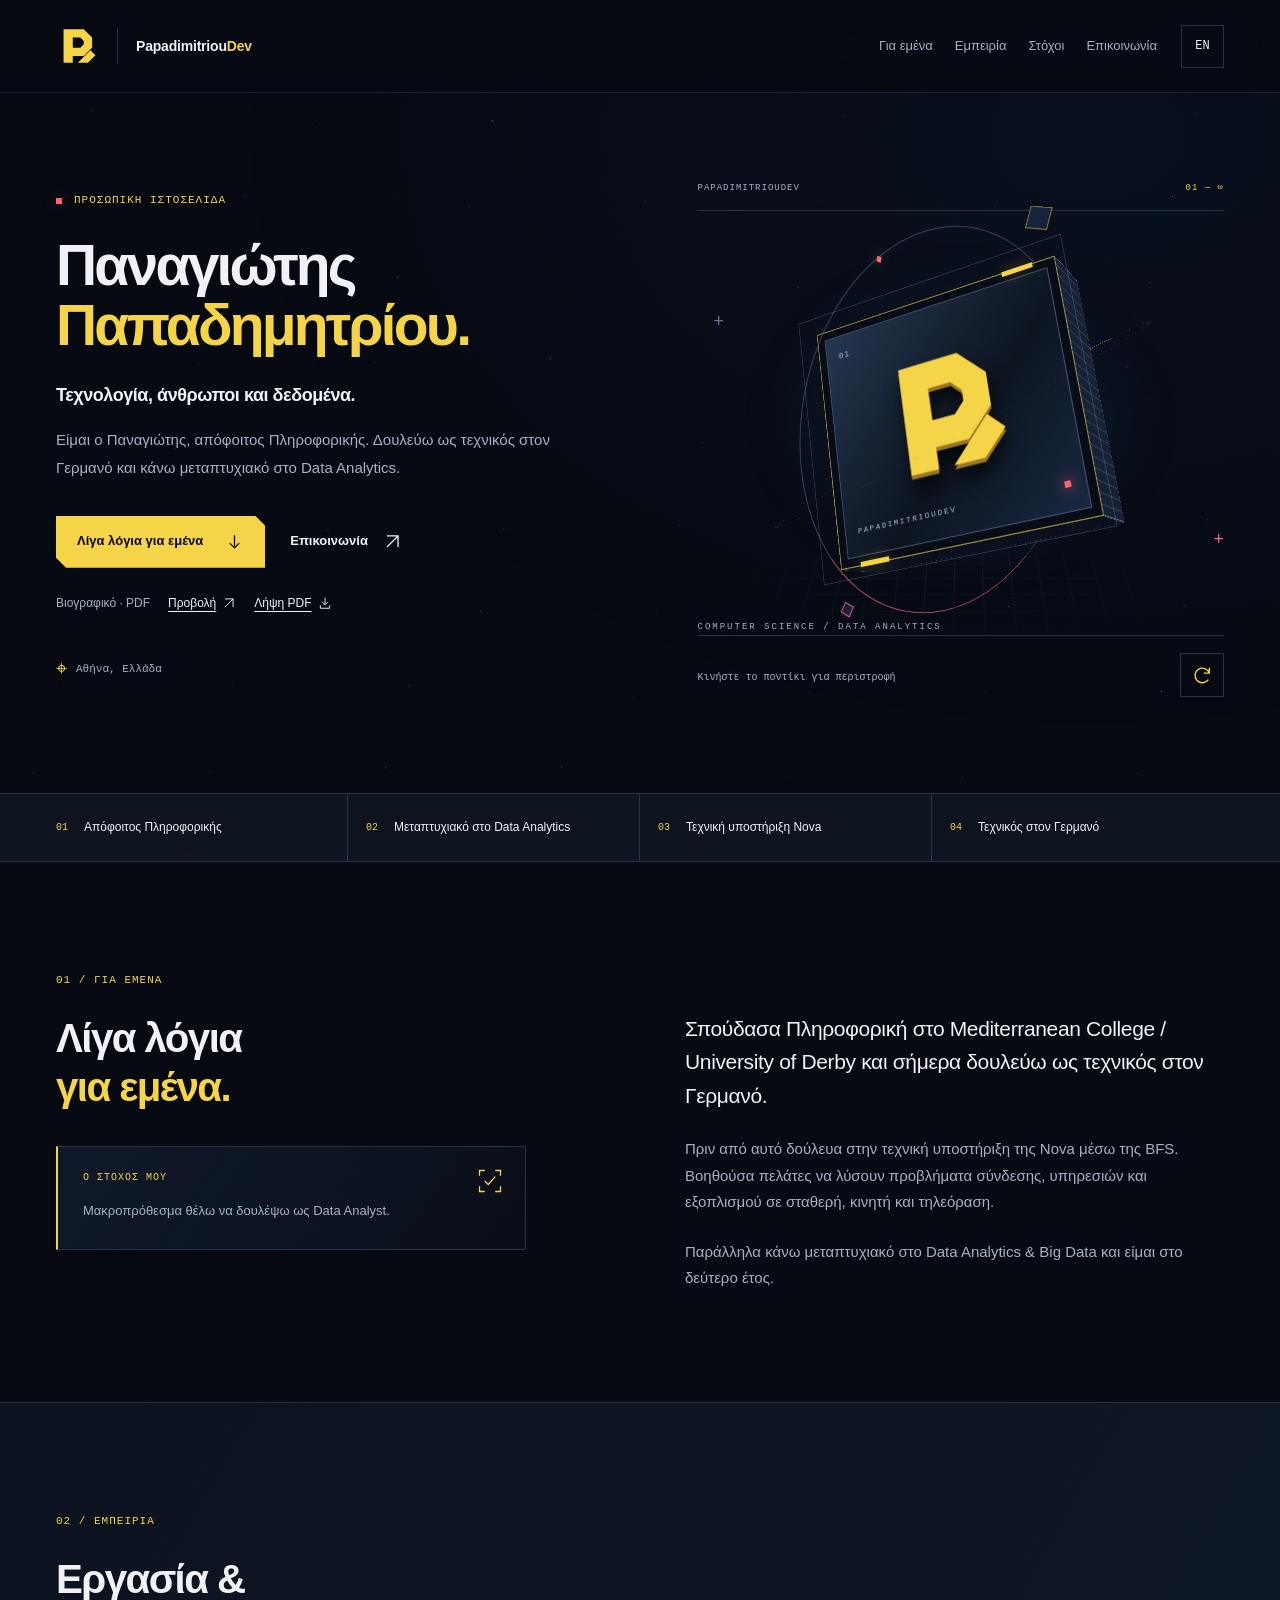
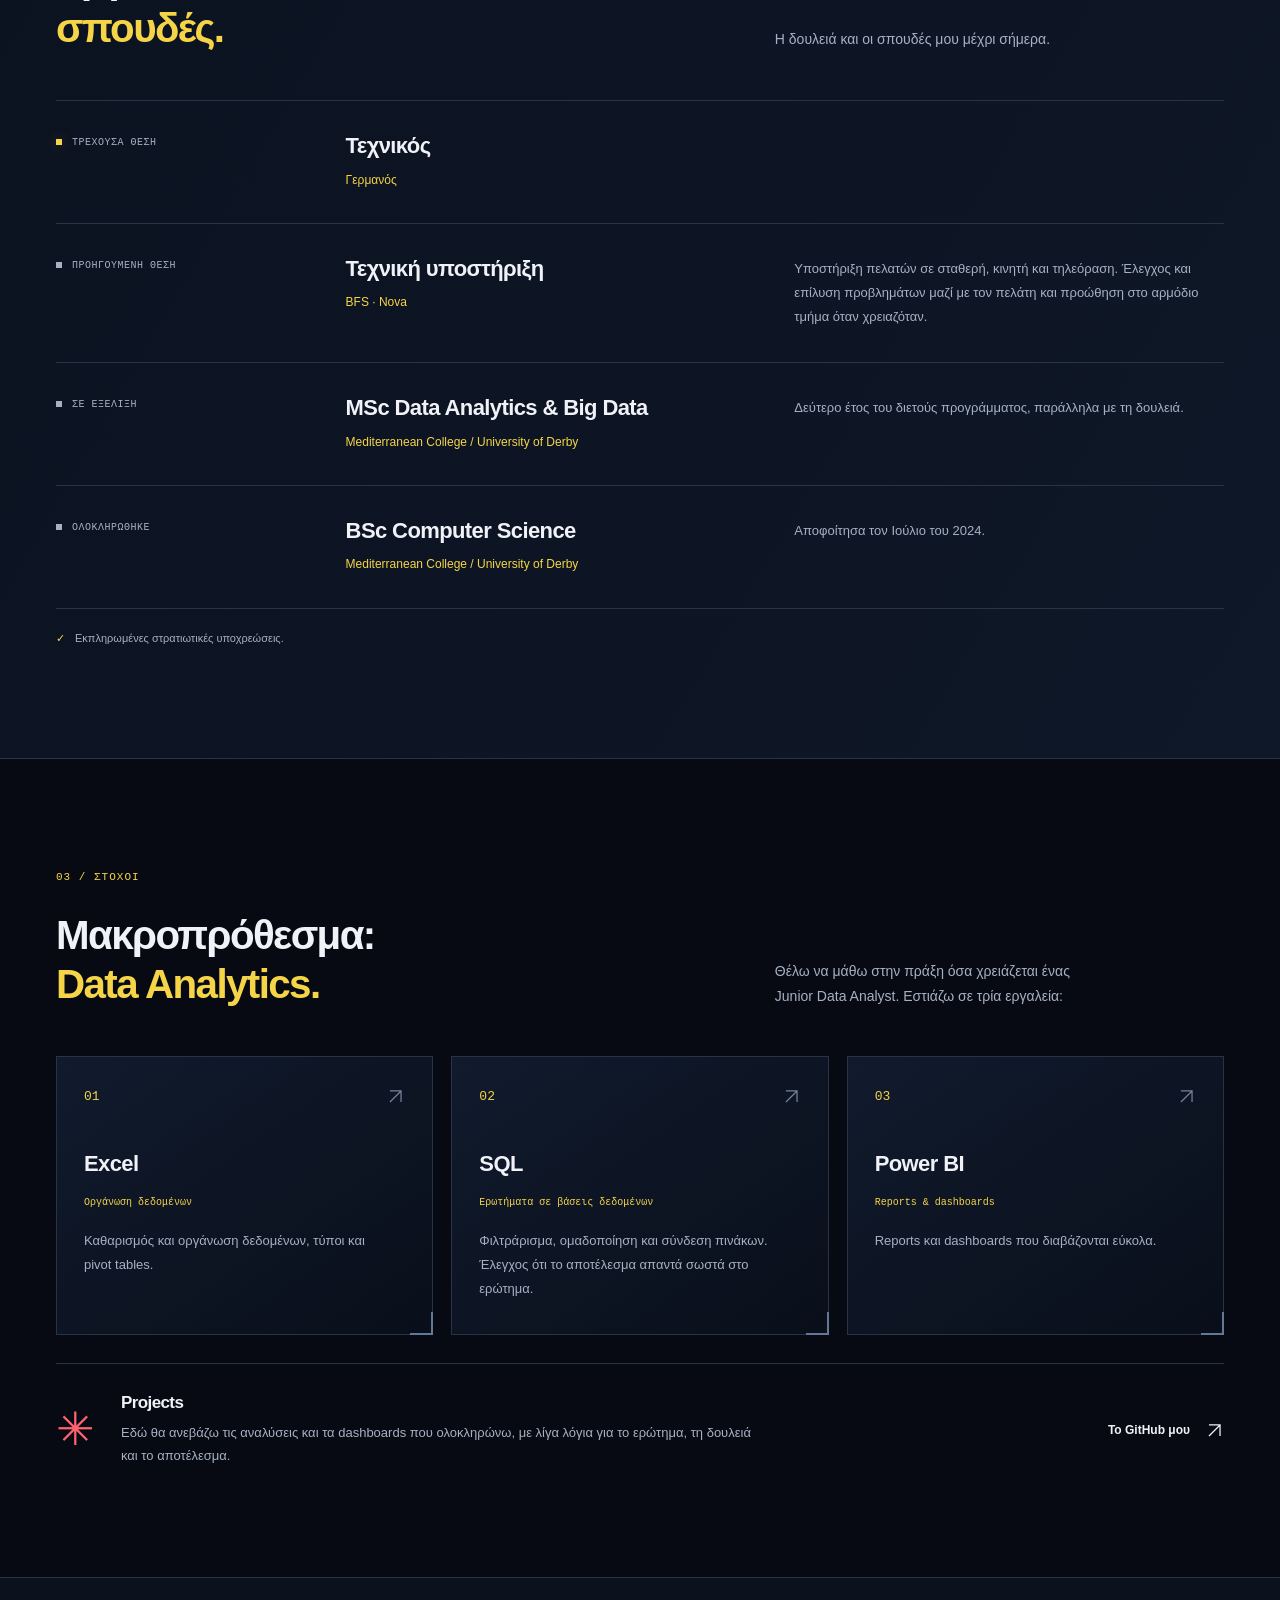
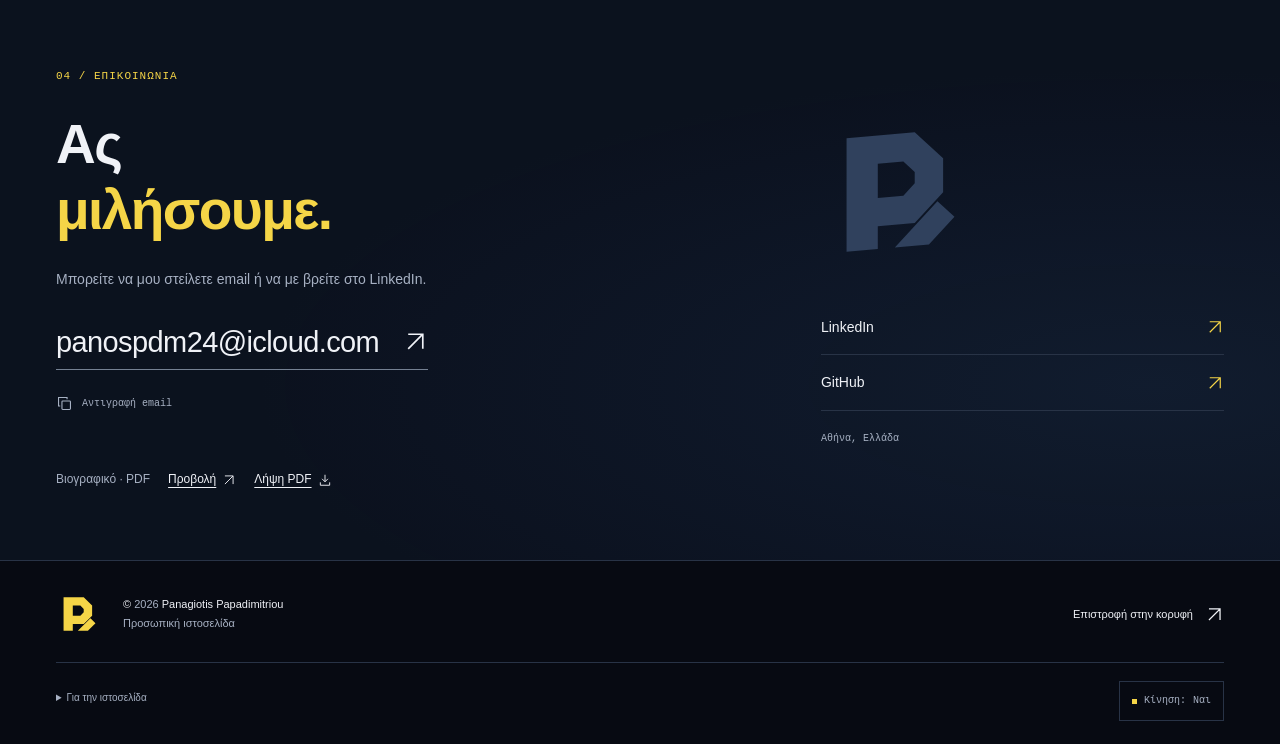
==== commit d6f8ca2e: "Show Germanos as current role and polish copy - Germanos listed as current role, no start dates; Nov" ====
--- a/el/index.html
+++ b/el/index.html
@@ -4,7 +4,7 @@
  <meta charset="utf-8">
  <meta name="viewport" content="width=device-width,initial-scale=1">
  <title>Παναγιώτης Παπαδημητρίου — Προσωπική ιστοσελίδα</title>
- <meta name="description" content="Παναγιώτης Παπαδημητρίου: απόφοιτος Πληροφορικής, τεχνικός στον Γερμανό, με μεταπτυχιακές σπουδές στην ανάλυση δεδομένων.">
+ <meta name="description" content="Παναγιώτης Παπαδημητρίου: απόφοιτος Πληροφορικής, τεχνικός στον Γερμανό και μεταπτυχιακός φοιτητής στο Data Analytics.">
  <meta name="theme-color" content="#070a12">
  <link rel="canonical" href="https://papadimitrioudev.netlify.app/el/">
  <link rel="alternate" hreflang="en" href="https://papadimitrioudev.netlify.app/">
@@ -12,7 +12,7 @@
  <link rel="alternate" hreflang="x-default" href="https://papadimitrioudev.netlify.app/">
  <meta property="og:type" content="website">
  <meta property="og:title" content="Παναγιώτης Παπαδημητρίου — Προσωπική ιστοσελίδα">
- <meta property="og:description" content="Παναγιώτης Παπαδημητρίου: απόφοιτος Πληροφορικής, τεχνικός στον Γερμανό, με μεταπτυχιακές σπουδές στην ανάλυση δεδομένων.">
+ <meta property="og:description" content="Παναγιώτης Παπαδημητρίου: απόφοιτος Πληροφορικής, τεχνικός στον Γερμανό και μεταπτυχιακός φοιτητής στο Data Analytics.">
  <meta property="og:url" content="https://papadimitrioudev.netlify.app/el/">
  <meta property="og:locale" content="el_GR">
  <meta property="og:image" content="https://papadimitrioudev.netlify.app/assets/social-card-v2.png">
@@ -23,7 +23,7 @@
  <link rel="icon" type="image/svg+xml" href="../assets/favicon-pdm.svg">
  <link rel="icon" type="image/png" sizes="32x32" href="../assets/favicon-pdm-32.png">
  <link rel="apple-touch-icon" href="../assets/apple-touch-icon-pdm.png">
- <link rel="stylesheet" href="../assets/styles.7f421a34aae5.css">
+ <link rel="stylesheet" href="../assets/styles.e3445865ec5c.css">
  <script src="../assets/site.ed511121ae2a.js" defer></script>
 </head>
 <body id="top">
@@ -42,7 +42,7 @@
     <p class="eyebrow"><span class="status-light" aria-hidden="true"></span> Προσωπική ιστοσελίδα</p>
     <h1 id="intro-title">Παναγιώτης<br><em>Παπαδημητρίου.</em></h1>
     <p class="hero-tagline">Τεχνολογία, άνθρωποι και δεδομένα.</p>
-    <p class="hero-description">Είμαι ο Παναγιώτης, απόφοιτος Πληροφορικής, και μένω στην Αθήνα. Από τις 26 Οκτωβρίου δουλεύω ως τεχνικός στον Γερμανό και παράλληλα κάνω μεταπτυχιακό στην ανάλυση δεδομένων.</p>
+    <p class="hero-description">Είμαι ο Παναγιώτης, απόφοιτος Πληροφορικής. Δουλεύω ως τεχνικός στον Γερμανό και κάνω μεταπτυχιακό στο Data Analytics.</p>
     <div class="hero-actions"><a class="button button-dark" href="#about">Λίγα λόγια για εμένα <svg viewBox="0 0 24 24" fill="none" stroke="currentColor" stroke-width="1.6" aria-hidden="true"><path d="M12 4v16m-6-6 6 6 6-6"/></svg></a><a class="text-link" href="#contact">Επικοινωνία <svg viewBox="0 0 24 24" fill="none" stroke="currentColor" stroke-width="1.6" aria-hidden="true"><path d="M5 19 19 5M5 5h14v14"/></svg></a></div>
     <div class="cv-links"><span>Βιογραφικό · PDF</span><a href="../cv/Panagiotis_Papadimitriou_CV.pdf" target="_blank" rel="noopener" aria-label="Προβολή βιογραφικού σε νέα καρτέλα">Προβολή <svg viewBox="0 0 24 24" fill="none" stroke="currentColor" stroke-width="1.6" aria-hidden="true"><path d="M5 19 19 5M5 5h14v14"/></svg></a><a href="../cv/Panagiotis_Papadimitriou_CV.pdf" download="Panagiotis_Papadimitriou_CV.pdf">Λήψη PDF <svg viewBox="0 0 24 24" fill="none" stroke="currentColor" stroke-width="1.6" aria-hidden="true" focusable="false"><path d="M12 3v12m-5-5 5 5 5-5M4 16v5h16v-5"/></svg></a></div>
     <p class="location"><span class="location-symbol" aria-hidden="true">⌖</span>Αθήνα, Ελλάδα</p>
@@ -65,20 +65,20 @@
     <div class="identity-bottom"><div><span class="scene-hint">Κινήστε το ποντίκι για περιστροφή</span></div><button hidden class="rotate-button" type="button" aria-label="Περιστροφή" title="Περιστροφή"><svg viewBox="0 0 24 24" fill="none" stroke="currentColor" stroke-width="1.5" aria-hidden="true"><path d="M20 10a8 8 0 1 0-1 7M20 4v6h-6"/></svg></button></div>
    </div>
   </section>
-  <div class="credentials"><div class="container credentials-inner"><span><i aria-hidden="true">01</i>Απόφοιτος Πληροφορικής</span><span><i aria-hidden="true">02</i>Τεχνική υποστήριξη Nova</span><span><i aria-hidden="true">03</i>Μεταπτυχιακό στην ανάλυση δεδομένων</span></div></div>
+  <div class="credentials"><div class="container credentials-inner"><span><i aria-hidden="true">01</i>Απόφοιτος Πληροφορικής</span><span><i aria-hidden="true">02</i>Μεταπτυχιακό στο Data&nbsp;Analytics</span><span><i aria-hidden="true">03</i>Τεχνική υποστήριξη Nova</span><span><i aria-hidden="true">04</i>Τεχνικός στον Γερμανό</span></div></div>
   <section class="section container about" id="about" aria-labelledby="about-title">
-   <div class="section-heading"><p class="eyebrow">01 / Για εμένα</p><h2 id="about-title">Λίγα λόγια<br><em>για εμένα.</em></h2><aside class="personal-note"><svg class="note-icon" viewBox="0 0 32 32" fill="none" stroke="currentColor" stroke-width="1.5" aria-hidden="true"><path d="M4 10V4h6m12 0h6v6m0 12v6h-6m-12 0H4v-6"/><path d="m10 16 4 4 8-9"/></svg><span>Ο στόχος μου</span><p>Μακροπρόθεσμα θέλω να δουλέψω στην ανάλυση δεδομένων.</p></aside></div>
-   <div class="about-body"><p class="lead">Σπούδασα Πληροφορική στο Mediterranean College / University of Derby. Από τις 26 Οκτωβρίου δουλεύω ως τεχνικός στον Γερμανό.</p><p>Πριν από αυτό δούλευα στην τεχνική υποστήριξη της Nova μέσω της BFS. Βοηθούσα πελάτες με θέματα σταθερής, κινητής και τηλεόρασης, από προβλήματα σύνδεσης μέχρι υπηρεσίες και εξοπλισμό.</p><p>Παράλληλα κάνω μεταπτυχιακό στην ανάλυση δεδομένων (Data Analytics &amp; Big Data) και είμαι στο δεύτερο έτος.</p></div>
+   <div class="section-heading"><p class="eyebrow">01 / Για εμένα</p><h2 id="about-title">Λίγα λόγια<br><em>για εμένα.</em></h2><aside class="personal-note"><svg class="note-icon" viewBox="0 0 32 32" fill="none" stroke="currentColor" stroke-width="1.5" aria-hidden="true"><path d="M4 10V4h6m12 0h6v6m0 12v6h-6m-12 0H4v-6"/><path d="m10 16 4 4 8-9"/></svg><span>Ο στόχος μου</span><p>Μακροπρόθεσμα θέλω να δουλέψω ως Data&nbsp;Analyst.</p></aside></div>
+   <div class="about-body"><p class="lead">Σπούδασα Πληροφορική στο Mediterranean College / University of Derby και σήμερα δουλεύω ως τεχνικός στον Γερμανό.</p><p>Πριν από αυτό δούλευα στην τεχνική υποστήριξη της Nova μέσω της BFS. Βοηθούσα πελάτες να λύσουν προβλήματα σύνδεσης, υπηρεσιών και εξοπλισμού σε σταθερή, κινητή και τηλεόραση.</p><p>Παράλληλα κάνω μεταπτυχιακό στο Data Analytics &amp; Big Data και είμαι στο δεύτερο έτος.</p></div>
   </section>
   <section class="journey-section" id="journey" aria-labelledby="journey-title"><div class="container section">
    <div class="section-intro"><div><p class="eyebrow">02 / Εμπειρία</p><h2 id="journey-title">Εργασία &<br><em>σπουδές.</em></h2></div><p>Η δουλειά και οι σπουδές μου μέχρι σήμερα.</p></div>
-   <div class="journey-list"><article class="journey-row"><div class="journey-status"><span class="timeline-dot current" aria-hidden="true"></span>Από Οκτώβριο 2026</div><div class="journey-role"><h3>Τεχνικός</h3><p>Γερμανός</p></div><p class="journey-description">Ημερομηνία έναρξης: 26 Οκτωβρίου 2026.</p></article><article class="journey-row"><div class="journey-status"><span class="timeline-dot" aria-hidden="true"></span>Μάρτιος – Οκτώβριος 2026</div><div class="journey-role"><h3>Τεχνική υποστήριξη</h3><p>BFS · Nova</p></div><p class="journey-description">Εξυπηρέτηση πελατών για σταθερή, κινητή και τηλεόραση. Επίλυση προβλημάτων σύνδεσης, υπηρεσιών και εξοπλισμού μαζί με τον πελάτη, και προώθηση της υπόθεσης στο αρμόδιο τμήμα όταν χρειαζόταν.</p></article><article class="journey-row"><div class="journey-status"><span class="timeline-dot" aria-hidden="true"></span>Σε εξέλιξη</div><div class="journey-role"><h3>MSc Data Analytics &amp; Big Data</h3><p>2ο έτος · Διετές πρόγραμμα</p></div><p class="journey-description">Μεταπτυχιακές σπουδές στην ανάλυση δεδομένων, παράλληλα με τη δουλειά.</p></article><article class="journey-row"><div class="journey-status"><span class="timeline-dot" aria-hidden="true"></span>Ιούλιος 2024</div><div class="journey-role"><h3>BSc Computer Science</h3><p>Mediterranean College / University of Derby</p></div><p class="journey-description">Προπτυχιακές σπουδές στην Πληροφορική.</p></article></div>
+   <div class="journey-list"><article class="journey-row"><div class="journey-status"><span class="timeline-dot current" aria-hidden="true"></span>Τρέχουσα θέση</div><div class="journey-role"><h3>Τεχνικός</h3><p>Γερμανός</p></div></article><article class="journey-row"><div class="journey-status"><span class="timeline-dot" aria-hidden="true"></span>Προηγούμενη θέση</div><div class="journey-role"><h3>Τεχνική υποστήριξη</h3><p>BFS · Nova</p></div><p class="journey-description">Υποστήριξη πελατών σε σταθερή, κινητή και τηλεόραση. Έλεγχος και επίλυση προβλημάτων μαζί με τον πελάτη και προώθηση στο αρμόδιο τμήμα όταν χρειαζόταν.</p></article><article class="journey-row"><div class="journey-status"><span class="timeline-dot" aria-hidden="true"></span>Σε εξέλιξη</div><div class="journey-role"><h3>MSc Data Analytics &amp; Big Data</h3><p>Mediterranean College / University of Derby</p></div><p class="journey-description">Δεύτερο έτος του διετούς προγράμματος, παράλληλα με τη δουλειά.</p></article><article class="journey-row"><div class="journey-status"><span class="timeline-dot" aria-hidden="true"></span>Ολοκληρώθηκε</div><div class="journey-role"><h3>BSc Computer Science</h3><p>Mediterranean College / University of Derby</p></div><p class="journey-description">Αποφοίτησα τον Ιούλιο του 2024.</p></article></div>
    <p class="service"><span aria-hidden="true">✓</span>Εκπληρωμένες στρατιωτικές υποχρεώσεις.</p>
   </div></section>
   <section class="section container direction" id="direction" aria-labelledby="direction-title">
-   <div class="section-intro"><div><p class="eyebrow">03 / Στόχοι</p><h2 id="direction-title">Μακροπρόθεσμα:<br><em>Ανάλυση δεδομένων.</em></h2></div><p>Θέλω να μάθω στην πράξη όσα χρειάζονται για μια πρώτη θέση στην ανάλυση δεδομένων. Σε αυτά εστιάζω:</p></div>
-   <div class="priorities"><article class="priority"><div class="priority-number">01 <svg viewBox="0 0 24 24" fill="none" stroke="currentColor" stroke-width="1.6" aria-hidden="true"><path d="M5 19 19 5M5 5h14v14"/></svg></div><h3>Excel</h3><p class="tools">Οργάνωση δεδομένων</p><p>Καθαρισμός και οργάνωση δεδομένων, τύποι και συγκεντρωτικοί πίνακες (pivot tables).</p></article><article class="priority"><div class="priority-number">02 <svg viewBox="0 0 24 24" fill="none" stroke="currentColor" stroke-width="1.6" aria-hidden="true"><path d="M5 19 19 5M5 5h14v14"/></svg></div><h3>SQL</h3><p class="tools">Βάσεις δεδομένων</p><p>Φιλτράρισμα, ομαδοποίηση και σύνδεση πινάκων, και έλεγχος ότι το αποτέλεσμα απαντά πραγματικά στο ερώτημα.</p></article><article class="priority"><div class="priority-number">03 <svg viewBox="0 0 24 24" fill="none" stroke="currentColor" stroke-width="1.6" aria-hidden="true"><path d="M5 19 19 5M5 5h14v14"/></svg></div><h3>Power BI</h3><p class="tools">Αναφορές & dashboards</p><p>Αναφορές και dashboards που διαβάζονται εύκολα.</p></article></div>
-   <div class="portfolio-note"><span class="asterisk" aria-hidden="true">✳</span><div><h3>Projects</h3><p>Όταν ολοκληρώνω μια ανάλυση ή ένα dashboard, θα το ανεβάζω εδώ με λίγα λόγια για το ερώτημα, τη δουλειά και το αποτέλεσμα.</p></div><a class="text-link" href="https://github.com/papadimitrioudev" target="_blank" rel="noopener noreferrer">Το GitHub μου <svg viewBox="0 0 24 24" fill="none" stroke="currentColor" stroke-width="1.6" aria-hidden="true"><path d="M5 19 19 5M5 5h14v14"/></svg></a></div>
+   <div class="section-intro"><div><p class="eyebrow">03 / Στόχοι</p><h2 id="direction-title">Μακροπρόθεσμα:<br><em>Data Analytics.</em></h2></div><p>Θέλω να μάθω στην πράξη όσα χρειάζεται ένας Junior&nbsp;Data&nbsp;Analyst. Εστιάζω σε τρία εργαλεία:</p></div>
+   <div class="priorities"><article class="priority"><div class="priority-number">01 <svg viewBox="0 0 24 24" fill="none" stroke="currentColor" stroke-width="1.6" aria-hidden="true"><path d="M5 19 19 5M5 5h14v14"/></svg></div><h3>Excel</h3><p class="tools">Οργάνωση δεδομένων</p><p>Καθαρισμός και οργάνωση δεδομένων, τύποι και pivot&nbsp;tables.</p></article><article class="priority"><div class="priority-number">02 <svg viewBox="0 0 24 24" fill="none" stroke="currentColor" stroke-width="1.6" aria-hidden="true"><path d="M5 19 19 5M5 5h14v14"/></svg></div><h3>SQL</h3><p class="tools">Ερωτήματα σε βάσεις δεδομένων</p><p>Φιλτράρισμα, ομαδοποίηση και σύνδεση πινάκων. Έλεγχος ότι το αποτέλεσμα απαντά σωστά στο ερώτημα.</p></article><article class="priority"><div class="priority-number">03 <svg viewBox="0 0 24 24" fill="none" stroke="currentColor" stroke-width="1.6" aria-hidden="true"><path d="M5 19 19 5M5 5h14v14"/></svg></div><h3>Power BI</h3><p class="tools">Reports & dashboards</p><p>Reports και dashboards που διαβάζονται εύκολα.</p></article></div>
+   <div class="portfolio-note"><span class="asterisk" aria-hidden="true">✳</span><div><h3>Projects</h3><p>Εδώ θα ανεβάζω τις αναλύσεις και τα dashboards που ολοκληρώνω, με λίγα λόγια για το ερώτημα, τη δουλειά και το αποτέλεσμα.</p></div><a class="text-link" href="https://github.com/papadimitrioudev" target="_blank" rel="noopener noreferrer">Το GitHub μου <svg viewBox="0 0 24 24" fill="none" stroke="currentColor" stroke-width="1.6" aria-hidden="true"><path d="M5 19 19 5M5 5h14v14"/></svg></a></div>
   </section>
   <section class="contact" id="contact" aria-labelledby="contact-title"><div class="container contact-inner">
    <div class="contact-main"><p class="eyebrow">04 / Επικοινωνία</p><h2 id="contact-title">Ας<br><em>μιλήσουμε.</em></h2><p class="contact-description">Μπορείτε να μου στείλετε email ή να με βρείτε στο LinkedIn.</p><a class="email-link" href="mailto:panospdm24@icloud.com" aria-label="Αποστολή email στον Παναγιώτη">panospdm24@icloud.com <svg viewBox="0 0 24 24" fill="none" stroke="currentColor" stroke-width="1.6" aria-hidden="true"><path d="M5 19 19 5M5 5h14v14"/></svg></a><button class="copy-email" hidden type="button" data-email="panospdm24@icloud.com" data-copied="Αντιγράφηκε" data-failed="Δεν έγινε η αντιγραφή. Μπορείτε να αντιγράψετε τη διεύθυνση από πάνω." data-toast="Η διεύθυνση email αντιγράφηκε."><svg viewBox="0 0 20 20" fill="none" stroke="currentColor" stroke-width="1.3" aria-hidden="true"><rect x="7" y="7" width="10" height="10" rx="1"/><path d="M13 5V3H3v10h2"/></svg><span>Αντιγραφή email</span></button><p class="copy-status" role="status" aria-live="polite"></p><div class="cv-links"><span>Βιογραφικό · PDF</span><a href="../cv/Panagiotis_Papadimitriou_CV.pdf" target="_blank" rel="noopener" aria-label="Προβολή βιογραφικού σε νέα καρτέλα">Προβολή <svg viewBox="0 0 24 24" fill="none" stroke="currentColor" stroke-width="1.6" aria-hidden="true"><path d="M5 19 19 5M5 5h14v14"/></svg></a><a href="../cv/Panagiotis_Papadimitriou_CV.pdf" download="Panagiotis_Papadimitriou_CV.pdf">Λήψη PDF <svg viewBox="0 0 24 24" fill="none" stroke="currentColor" stroke-width="1.6" aria-hidden="true" focusable="false"><path d="M12 3v12m-5-5 5 5 5-5M4 16v5h16v-5"/></svg></a></div></div>
--- a/assets/styles.e3445865ec5c.css
+++ b/assets/styles.e3445865ec5c.css
@@ -0,0 +1,333 @@
+:root {
+  color-scheme: dark;
+  --bg: #070a12;
+  --panel: #0e1523;
+  --panel-light: #141f33;
+  --ink: #f0f2f7;
+  --muted: #a7b1c3;
+  --yellow: #f5d547;
+  --red: #ff6370;
+  --line: #283346;
+  --mono: 'Cascadia Code', Consolas, 'Courier New', monospace;
+}
+* { box-sizing: border-box; }
+html { scroll-behavior: auto; scroll-padding-top: 100px; }
+body { margin: 0; background: var(--bg); color: var(--ink); font: 16px/1.75 Arial, Helvetica, sans-serif; -webkit-font-smoothing: antialiased; }
+body::before { content: ''; position: fixed; inset: 0; pointer-events: none; background: radial-gradient(ellipse at 85% 15%, #152e552e, transparent 55%); z-index: -1; }
+a { color: inherit; text-decoration: none; }
+button { font: inherit; cursor: pointer; color: inherit; }
+button, a { -webkit-tap-highlight-color: transparent; }
+button[hidden], [hidden] { display: none !important; }
+button { border-radius: 0; }
+button, a { touch-action: manipulation; }
+svg { display: block; flex-shrink: 0; }
+::selection { color: var(--bg); background: var(--yellow); }
+:focus-visible { outline: 2px solid var(--yellow); outline-offset: 6px; }
+section:focus { outline: none; }
+p, h1, h2, h3 { margin: 0; }
+h1, h2, h3 { line-height: 1.12; font-weight: 700; }
+em { font-style: normal; color: var(--yellow); }
+.container { width: min(1320px, calc(100% - 112px)); margin-inline: auto; }
+.starfield { position: fixed; inset: 0; width: 100%; height: 100%; z-index: -1; pointer-events: none; opacity: .6; }
+.skip-link { position: fixed; top: -80px; left: 20px; padding: 12px 20px; background: var(--yellow); color: var(--bg); z-index: 30; }
+.skip-link:focus { top: 12px; }
+.site-header { position: sticky; top: 0; z-index: 20; background: #070a12ed; border-bottom: 1px solid #273246a6; backdrop-filter: blur(18px); }
+.nav-bar { display: flex; align-items: center; justify-content: space-between; gap: 24px; min-height: 92px; }
+.brand { display: flex; align-items: center; gap: 19px; }
+.brand-mark { width: 68px; display: block; color: var(--yellow); flex-shrink: 0; }
+.brand-mark .pdm-logo { width: 100%; }
+.brand-name { font-size: 14px; font-weight: 700; letter-spacing: -.2px; border-left: 1px solid var(--line); padding: 6px 0 6px 18px; }
+.brand-name span { color: var(--yellow); }
+.nav-links { display: flex; gap: 30px; margin-left: auto; }
+.nav-links a { font-size: 13px; color: var(--muted); position: relative; padding-block: 12px; transition: color .2s; }
+.nav-links a::after { content: ''; position: absolute; bottom: 4px; left: 0; height: 2px; width: 0; background: var(--yellow); transition: width .2s; }
+.nav-links a:hover, .nav-links a[aria-current] { color: var(--yellow); }
+.nav-links a[aria-current]::after { width: 16px; }
+.nav-actions { display: flex; gap: 12px; align-items: center; }
+.language { border: 1px solid var(--line); min-width: 43px; min-height: 43px; display: grid; place-items: center; font: 12px var(--mono); transition: border-color .2s; }
+.language:hover { border-color: var(--yellow); }
+.menu-toggle { display: none; background: transparent; border: 1px solid var(--line); min-height: 43px; padding: 0 12px; align-items: center; gap: 12px; font-size: 12px; }
+.menu-toggle i { width: 14px; height: 6px; border-block: 1px solid currentColor; }
+.hero { position: relative; display: grid; grid-template-columns: 1.15fr 1fr; align-items: center; gap: 36px; min-height: 700px; padding-block: 72px 80px; }
+.hero-copy { position: relative; z-index: 2; min-width: 0; }
+.eyebrow { color: var(--yellow); font: 11px/1.6 var(--mono); letter-spacing: 1.7px; text-transform: uppercase; margin-bottom: 25px; display: flex; align-items: center; gap: 12px; }
+.status-light { width: 6px; height: 6px; flex-shrink: 0; background: var(--red); box-shadow: 0 0 15px #ff63704d; }
+h1 { font-size: clamp(42px, 4.8vw, 70px); letter-spacing: -3.4px; line-height: 1.06; }
+h1 em { display: inline-block; }
+.hero-tagline { font-size: 20px; font-weight: 600; line-height: 1.5; margin-top: 27px; letter-spacing: -.45px; }
+.hero-description { color: var(--muted); max-width: 505px; margin-top: 17px; font-size: 15px; line-height: 1.85; }
+.hero-actions { display: flex; flex-wrap: wrap; align-items: center; gap: 25px; margin-top: 34px; }
+.button { min-height: 52px; padding: 14px 21px; display: inline-flex; align-items: center; justify-content: center; gap: 22px; font-size: 13px; font-weight: 700; clip-path: polygon(0 0, calc(100% - 10px) 0, 100% 10px, 100% 100%, 10px 100%, 0 calc(100% - 10px)); transition: background .2s, transform .2s; }
+.button-dark { background: var(--yellow); color: var(--bg); }
+.button:hover { background: #ffe779; transform: translateY(-3px); }
+.button:focus-visible { clip-path: none; }
+.button svg, .text-link svg, .back-top svg { width: 19px; height: 19px; }
+.text-link { display: inline-flex; align-items: center; gap: 15px; font-size: 13px; font-weight: 600; padding-block: 9px; }
+.text-link:hover { color: var(--yellow); }
+.location { color: var(--muted); margin-top: 35px; display: flex; align-items: center; gap: 9px; font: 11px/1.6 var(--mono); }
+.location-symbol { color: var(--yellow); font-size: 20px; }
+.identity { position: relative; min-width: 0; }
+.identity-top { color: var(--muted); display: flex; align-items: center; justify-content: space-between; font: 9px/1.6 var(--mono); text-transform: uppercase; letter-spacing: 1px; padding-bottom: 14px; border-bottom: 1px solid var(--line); }
+.scene-index { color: var(--yellow); }
+.identity-art { height: 424px; position: relative; perspective: 850px; isolation: isolate; }
+.scene-aura { position: absolute; inset: 10%; background: radial-gradient(ellipse, #2c558f3d, transparent 67%); filter: blur(18px); }
+.scene-grid { position: absolute; width: 100%; height: 210px; bottom: -5px; background-image: linear-gradient(#465b7a36 1px, transparent 1px), linear-gradient(90deg, #465b7a36 1px, transparent 1px); background-size: 32px 32px; transform: rotateX(68deg); transform-origin: center bottom; mask-image: radial-gradient(ellipse at center, black, transparent 70%); }
+.scene-float { position: absolute; top: 50%; left: 50%; width: 270px; height: 250px; margin: -125px 0 0 -135px; transform-style: preserve-3d; animation: levitate 8s ease-in-out infinite; }
+.scene-tilt { width: 100%; height: 100%; transform-style: preserve-3d; transform: rotateX(var(--rx, 12deg)) rotateY(var(--ry, -25deg)) rotateZ(-9deg); transition: transform .35s ease-out; }
+.core { width: 270px; height: 250px; position: absolute; transform-style: preserve-3d; transition: transform 1.4s cubic-bezier(.2,.6,.2,1); transform: rotateY(var(--spin, 0deg)); }
+.core-face { position: absolute; border: 1px solid #677895; backface-visibility: hidden; }
+.core-front, .core-back { width: 270px; height: 250px; top: 0; left: 0; }
+.core-front { transform: translateZ(35px); background: linear-gradient(135deg, #263953, #0d1420 58%, #182a44); border: 1px solid #f5d547a6; box-shadow: inset 0 0 0 8px #070c16, inset 0 0 0 9px #43516a; }
+.core-front::before, .core-front::after { content: ''; width: 32px; height: 5px; background: var(--yellow); position: absolute; right: 22px; top: -2px; box-shadow: 0 0 14px #f5d5474d; }
+.core-front::after { left: 22px; top: auto; bottom: -2px; }
+.core-back { transform: rotateY(180deg) translateZ(35px); background: #101b2f; display: grid; place-items: center; padding: 30px; color: var(--yellow); }
+.core-left, .core-right { width: 70px; height: 250px; left: 100px; top: 0; background: repeating-linear-gradient(0deg, #162136, #162136 8px, #35445d 9px, #0b1422 11px); }
+.core-left { transform: rotateY(-90deg) translateZ(135px); }
+.core-right { transform: rotateY(90deg) translateZ(135px); }
+.core-top, .core-bottom { width: 270px; height: 70px; left: 0; top: 90px; background: linear-gradient(90deg, #142037, #627086 50%, #1f2f48); }
+.core-top { transform: rotateX(90deg) translateZ(125px); }
+.core-bottom { transform: rotateX(-90deg) translateZ(125px); background: #0b101e; }
+.core-emblem { position: absolute; inset: 74px 25px auto; color: var(--yellow); filter: drop-shadow(0 4px 0 #9b7627) drop-shadow(0 12px 9px #0009); }
+.core-code, .core-signature { position: absolute; left: 23px; font: 9px var(--mono); letter-spacing: 1.5px; color: #b4c0d4; }
+.core-code { top: 26px; }
+.core-signature { bottom: 29px; font-size: 8px; letter-spacing: 2px; }
+.core-led { position: absolute; right: 23px; bottom: 30px; width: 6px; height: 6px; background: var(--red); box-shadow: 0 0 14px var(--red); }
+.core-frame { position: absolute; inset: -13px; transform: translateZ(48px); border: 1px solid #8198b14d; pointer-events: none; }
+.orbit { position: absolute; width: 415px; height: 415px; top: -82px; left: -72px; border: 1px solid #58729780; border-radius: 50%; transform-style: preserve-3d; }
+.orbit::after { content: ''; position: absolute; width: 9px; height: 9px; top: 56px; left: 53px; background: var(--yellow); box-shadow: 0 0 12px #f5d54766; }
+.orbit-one { transform: rotateX(66deg) rotateY(-12deg); border-top: 2px solid #f5d547a6; }
+.orbit-two { width: 385px; height: 385px; left: -57px; top: -67px; transform: rotateY(71deg) rotateX(-24deg); border-bottom-color: #ff6370a6; }
+.orbit-two::after { background: var(--red); width: 5px; height: 5px; }
+.scene-satellite { position: absolute; width: 22px; height: 22px; border: 1px solid #f5d54780; background: #15233c; box-shadow: 5px 5px 0 #090e19; }
+.satellite-one { top: -35px; right: -12px; transform: translateZ(70px) rotateZ(25deg); }
+.satellite-two { bottom: -40px; left: -35px; width: 12px; height: 12px; border-color: var(--red); transform: translateZ(-15px) rotateZ(35deg); }
+.scene-cross { position: absolute; color: #66758f; font: 18px var(--mono); }
+.cross-one { left: 3%; top: 24%; }
+.cross-two { right: 0; bottom: 20%; color: var(--red); }
+.scene-caption { position: absolute; bottom: 3px; left: 0; font: 9px var(--mono); color: var(--muted); text-transform: uppercase; letter-spacing: 2px; }
+.identity-bottom { display: flex; align-items: center; justify-content: space-between; border-top: 1px solid var(--line); padding-top: 17px; }
+.identity-bottom p { font-size: 17px; font-weight: 600; letter-spacing: -.3px; }
+.scene-hint { display: block; color: var(--muted); font: 10px/1.5 var(--mono); margin-top: 6px; }
+.rotate-button { width: 44px; height: 44px; border: 1px solid var(--line); background: transparent; display: grid; place-items: center; color: var(--yellow); }
+.rotate-button svg { width: 22px; height: 22px; }
+.rotate-button:hover { background: var(--panel-light); border-color: var(--yellow); }
+.credentials { background: #101725bf; border-block: 1px solid var(--line); }
+.credentials-inner { display: grid; grid-template-columns: repeat(4, 1fr); }
+.credentials-inner > span { display: flex; align-items: center; gap: 16px; padding: 24px 18px; border-right: 1px solid var(--line); font-size: 12px; line-height: 1.55; }
+.credentials-inner > span:first-child { padding-left: 0; }
+.credentials-inner > span:last-child { border-right: 0; }
+.credentials i { font: 10px var(--mono); color: var(--yellow); }
+.section { padding-block: 110px; }
+h2 { font-size: clamp(30px, 3.15vw, 45px); letter-spacing: -1.6px; line-height: 1.2; }
+.about { display: grid; grid-template-columns: 1fr 1fr; gap: 90px; }
+.about-body { padding-top: 40px; color: var(--muted); font-size: 15px; }
+.about-body p + p { margin-top: 24px; }
+.about-body .lead { font-size: 21px; line-height: 1.6; color: var(--ink); letter-spacing: -.35px; }
+.personal-note { position: relative; border: 1px solid var(--line); border-left: 2px solid var(--yellow); margin-top: 35px; background: linear-gradient(125deg, #152239a6, #0d132080); padding: 23px 25px 25px; max-width: 470px; }
+.personal-note > span { color: var(--yellow); font: 10px/1.5 var(--mono); text-transform: uppercase; letter-spacing: 1px; display: block; padding-right: 45px; }
+.personal-note p { font-size: 13px; line-height: 1.9; margin-top: 14px; color: var(--muted); }
+.note-icon { width: 28px; height: 28px; position: absolute; right: 21px; top: 20px; color: var(--yellow); }
+.journey-section { background: linear-gradient(120deg, #0c1321ed, #101a2aeb); border-block: 1px solid var(--line); }
+.section-intro { display: grid; grid-template-columns: 1.4fr 1fr; gap: 90px; align-items: end; margin-bottom: 48px; }
+.section-intro > p { font-size: 14px; color: var(--muted); max-width: 400px; }
+.journey-row { display: grid; grid-template-columns: .8fr 1.3fr 1.35fr; gap: 35px; padding-block: 33px; border-top: 1px solid var(--line); }
+.journey-status { display: flex; align-items: baseline; gap: 10px; font: 10px/1.8 var(--mono); text-transform: uppercase; letter-spacing: .5px; color: var(--muted); }
+.timeline-dot { width: 6px; height: 6px; background: #a7b1c3; flex-shrink: 0; }
+.timeline-dot.current { background: var(--yellow); box-shadow: 0 0 14px #f5d5474d; }
+h3 { font-size: 22px; letter-spacing: -.6px; }
+.journey-role p { margin-top: 12px; font-size: 12px; color: var(--yellow); line-height: 1.6; }
+.journey-description { font-size: 13px; color: var(--muted); line-height: 1.85; }
+.service { font-size: 11px; color: var(--muted); display: flex; align-items: center; gap: 10px; border-top: 1px solid var(--line); padding-top: 20px; }
+.service span { color: var(--yellow); }
+.priorities { display: grid; grid-template-columns: repeat(3, 1fr); gap: 18px; }
+.priority { position: relative; padding: 30px 27px 33px; border: 1px solid var(--line); background: linear-gradient(145deg, #152137bf, #0b111dbf); transition: transform .25s, border-color .25s; }
+.priority::after { content: ''; position: absolute; bottom: -1px; right: -1px; width: 21px; height: 21px; border-right: 2px solid #637796; border-bottom: 2px solid #637796; }
+.priority:hover { transform: translateY(-6px); border-color: #738099; }
+.priority-number { display: flex; align-items: center; justify-content: space-between; color: var(--yellow); font: 13px var(--mono); margin-bottom: 46px; }
+.priority-number svg { width: 19px; height: 19px; color: #74829b; }
+.priority h3 { font-size: 23px; }
+.priority .tools { color: var(--yellow); font: 10px/1.8 var(--mono); margin: 17px 0; }
+.priority > p:last-child { font-size: 13px; color: var(--muted); line-height: 1.85; }
+.portfolio-note { display: grid; grid-template-columns: auto 1fr auto; align-items: center; gap: 26px; padding: 29px 0 0; margin-top: 28px; border-top: 1px solid var(--line); }
+.asterisk { font: 46px var(--mono); color: var(--red); }
+.portfolio-note h3 { font-size: 17px; }
+.portfolio-note p { margin-top: 10px; max-width: 640px; font-size: 13px; color: var(--muted); }
+.portfolio-note a { font-size: 12px; white-space: nowrap; }
+.contact { position: relative; border-block: 1px solid var(--line); background: radial-gradient(ellipse at 90% 70%, #1d34544d, transparent 55%), #0d1422cc; }
+.contact-inner { padding-block: 90px 65px; display: grid; grid-template-columns: 1.65fr 1fr; gap: 100px; }
+.contact h2 { font-size: clamp(38px, 4.3vw, 60px); }
+.contact-description { color: var(--muted); max-width: 480px; margin-top: 24px; font-size: 14px; }
+.email-link { display: inline-flex; align-items: center; gap: 24px; font-size: clamp(18px, 2.3vw, 29px); line-height: 1.4; margin-top: 30px; letter-spacing: -.6px; padding-bottom: 7px; border-bottom: 1px solid #748092; }
+.email-link:hover { color: var(--yellow); border-color: var(--yellow); }
+.email-link svg { width: 25px; height: 25px; }
+.copy-email { margin-top: 17px; background: none; border: none; padding: 8px 0; display: flex; gap: 9px; align-items: center; color: var(--muted); font: 10px var(--mono); }
+.copy-email svg { width: 17px; height: 17px; }
+.copy-email:hover { color: var(--yellow); }
+.copy-status { min-height: 24px; font-size: 12px; color: var(--yellow); }
+.contact-side { align-self: center; min-width: 0; }
+.contact-monogram { max-width: 260px; color: #30415d; margin-bottom: 38px; transform: skewY(-5deg); }
+.social-links { display: flex; flex-direction: column; }
+.social-links a { display: flex; justify-content: space-between; align-items: center; padding-block: 15px; border-bottom: 1px solid var(--line); font-size: 14px; }
+.social-links svg { width: 18px; height: 18px; color: var(--yellow); }
+.social-links a:hover { color: var(--yellow); }
+.contact-side > p { margin-top: 22px; color: var(--muted); font: 10px var(--mono); }
+.site-footer { padding-block: 32px 23px; }
+.footer-top { display: flex; align-items: center; gap: 25px; }
+.footer-top p { font-size: 11px; line-height: 1.8; }
+.footer-top p span { color: var(--muted); }
+.back-top { margin-left: auto; display: flex; align-items: center; gap: 12px; font-size: 11px; }
+.back-top:hover { color: var(--yellow); }
+.footer-bottom { border-top: 1px solid var(--line); margin-top: 27px; padding-top: 18px; display: flex; align-items: flex-start; gap: 28px; justify-content: space-between; }
+.site-note { font-size: 10px; color: var(--muted); max-width: 520px; }
+.site-note summary { cursor: pointer; padding: 8px 0; }
+.site-note p { padding-block: 5px 8px; }
+.motion-toggle { font: 10px/1.4 var(--mono); color: var(--muted); border: 1px solid var(--line); background: transparent; padding: 12px; display: flex; align-items: center; gap: 7px; white-space: nowrap; }
+.motion-toggle i { width: 5px; height: 5px; background: var(--yellow); }
+.motion-toggle[aria-pressed='false'] i { background: var(--muted); }
+html[lang='el'] h1 { font-size: clamp(40px, 4.45vw, 65px); letter-spacing: -2.8px; }
+html[lang='el'] .hero-tagline { font-size: 18px; }
+html[lang='el'] .eyebrow { letter-spacing: 1px; }
+html[lang='el'] .nav-links { gap: 22px; }
+html[lang='el'] .priority h3 { font-size: 22px; }
+html.motion-off *, html.motion-off *::before, html.motion-off *::after { animation: none !important; transition: none !important; scroll-behavior: auto !important; }
+html.motion-off { scroll-behavior: auto; }
+html.motion-off .scene-tilt { transform: rotateX(12deg) rotateY(-25deg) rotateZ(-9deg); }
+html.motion-off .scene-hint { visibility: hidden; }
+@keyframes levitate { 0%, 100% { transform: translateY(5px); } 50% { transform: translateY(-10px); } }
+@media (min-width: 1450px) { .hero { gap: 80px; min-height: 780px; } .identity-art { height: 470px; } .scene-float { scale: 1.1; } }
+@media (max-width: 1100px) {
+  .container { width: calc(100% - 72px); }
+  .brand-name { display: none; }
+  .hero { gap: 20px; min-height: 655px; padding-block: 55px; }
+  .identity-art { height: 385px; }
+  .scene-float { scale: .88; }
+  .about { gap: 50px; }
+  .section-intro { gap: 45px; }
+  .contact-inner { gap: 55px; }
+  .priority { padding: 25px 22px; }
+  h1 { letter-spacing: -2.8px; }
+}
+@media (max-width: 850px) {
+  .hero { grid-template-columns: 1fr 1fr; gap: 15px; }
+  h1 { font-size: 39px; letter-spacing: -2px; }
+  html[lang='el'] h1 { font-size: 35px; letter-spacing: -2px; }
+  .hero-tagline { font-size: 17px; }
+  .hero-description { font-size: 13px; }
+  .eyebrow { font-size: 9px; letter-spacing: 1px; }
+  .scene-float { scale: .72; }
+  .identity-art { height: 345px; }
+  .hero-actions { gap: 15px; }
+  .button { font-size: 12px; padding: 13px 15px; gap: 14px; }
+  .credentials-inner > span { font-size: 10px; gap: 10px; }
+  .section { padding-block: 80px; }
+  .about { gap: 38px; }
+  .about-body { padding-top: 32px; font-size: 13px; }
+  .about-body .lead { font-size: 18px; }
+  .section-intro { gap: 35px; grid-template-columns: 1.3fr 1fr; }
+  .journey-row { grid-template-columns: .7fr 1.15fr 1.2fr; gap: 20px; }
+  .journey-role h3 { font-size: 20px; }
+  .priorities { gap: 12px; }
+  .priority { padding: 24px 18px; }
+  .priority h3, html[lang='el'] .priority h3 { font-size: 19px; }
+  .portfolio-note { grid-template-columns: auto 1fr; }
+  .portfolio-note a { grid-column: 2; justify-self: start; padding: 0; }
+  .contact-inner { gap: 35px; grid-template-columns: 1.5fr 1fr; }
+  .email-link { gap: 12px; }
+}
+@media (max-width: 620px) {
+  html { scroll-padding-top: 88px; }
+  .container { width: calc(100% - 40px); }
+  .nav-bar { min-height: 74px; flex-wrap: wrap; gap: 10px; }
+  .brand-mark { width: 62px; }
+  .nav-actions { margin-left: auto; }
+  .nav-links { order: 3; width: 100%; margin: 0; gap: 0; justify-content: space-between; padding-bottom: 15px; }
+  .nav-links a { font-size: 12px; }
+  html[lang='el'] .nav-links { gap: 0; }
+  .js .menu-toggle { display: flex; }
+  .js .nav-links { display: none; }
+  .js .nav-links.is-open { display: flex; position: absolute; top: 100%; left: 0; right: 0; width: auto; padding: 12px 20px; background: #070a12; border-bottom: 1px solid var(--line); }
+  .hero { display: flex; flex-direction: column; gap: 43px; padding-block: 47px 35px; align-items: stretch; }
+  .hero-copy { width: 100%; }
+  .hero .eyebrow { margin-bottom: 22px; font-size: 9px; letter-spacing: 1.1px; }
+  h1 { font-size: clamp(38px, 10.5vw, 61px); letter-spacing: -2.8px; }
+  html[lang='el'] h1 { font-size: clamp(35px, 9.45vw, 55px); letter-spacing: -2px; }
+  .hero-tagline, html[lang='el'] .hero-tagline { font-size: 17px; margin-top: 21px; }
+  .hero-description { font-size: 14px; margin-top: 14px; max-width: 460px; }
+  .hero-actions { gap: 25px; margin-top: 25px; }
+  .button { min-height: 49px; padding-inline: 18px; }
+  .location { margin-top: 23px; }
+  .identity { width: 100%; max-width: 440px; margin-inline: auto; }
+  .identity-art { height: 340px; }
+  .scene-float { scale: .78; }
+  .identity-top { font-size: 8px; }
+  .scene-caption { font-size: 8px; letter-spacing: 1.4px; }
+  .identity-bottom p { font-size: 15px; }
+  .scene-hint { display: none; }
+  .credentials-inner { grid-template-columns: 1fr; }
+  .credentials-inner > span, .credentials-inner > span:first-child { padding: 15px 0; border-right: 0; border-bottom: 1px solid var(--line); font-size: 12px; gap: 16px; }
+  .credentials-inner > span:last-child { border-bottom: 0; }
+  .section { padding-block: 65px; }
+  .about { grid-template-columns: 1fr; gap: 26px; }
+  .about-body { padding: 0; font-size: 14px; }
+  .about-body .lead { font-size: 19px; }
+  h2 { font-size: 33px; letter-spacing: -1.3px; }
+  .eyebrow { font-size: 10px; margin-bottom: 18px; }
+  .personal-note { margin-top: 28px; }
+  .section-intro { grid-template-columns: 1fr; gap: 22px; margin-bottom: 32px; }
+  .section-intro > p { max-width: 100%; }
+  .journey-row { grid-template-columns: 1fr; gap: 15px; padding-block: 27px; }
+  .journey-role h3 { font-size: 24px; }
+  .journey-role p { margin-top: 9px; }
+  .journey-description { font-size: 14px; }
+  .priorities { grid-template-columns: 1fr; gap: 16px; }
+  .priority { padding: 26px; }
+  .priority-number { margin-bottom: 27px; }
+  .priority h3, html[lang='el'] .priority h3 { font-size: 24px; }
+  .priority > p:last-child { font-size: 14px; }
+  .priority .tools { font-size: 11px; }
+  .portfolio-note { gap: 18px; }
+  .asterisk { font-size: 32px; align-self: start; }
+  .portfolio-note h3 { font-size: 18px; line-height: 1.4; }
+  .contact-inner { grid-template-columns: 1fr; padding-block: 65px 45px; gap: 35px; }
+  .contact h2 { font-size: 42px; letter-spacing: -1.7px; }
+  .email-link { font-size: clamp(17px, 5.5vw, 25px); gap: 14px; letter-spacing: -.5px; }
+  .email-link svg { width: 20px; height: 20px; }
+  .contact-monogram { max-width: 150px; margin-bottom: 25px; }
+  .social-links { flex-direction: row; gap: 28px; }
+  .social-links a { flex: 1; }
+  .footer-top { flex-wrap: wrap; gap: 19px; }
+  .footer-top p { font-size: 10px; }
+  .back-top { width: 100%; margin-left: 0; }
+}
+@media (max-width: 359px) {
+  .container { width: calc(100% - 32px); }
+  .hero .eyebrow { font-size: 8px; letter-spacing: .6px; }
+  h1 { font-size: 37px; letter-spacing: -2.6px; }
+  html[lang='el'] h1 { font-size: 34px; letter-spacing: -2.2px; }
+  .hero-actions { gap: 17px; }
+  .text-link { font-size: 12px; }
+  .scene-float { scale: .67; }
+  .identity-art { height: 295px; }
+  .contact h2 { font-size: 36px; }
+  .footer-top .brand-mark { width: 50px; }
+}
+@media (prefers-reduced-motion: reduce) {
+  html { scroll-behavior: auto; }
+  *, *::before, *::after { animation: none !important; transition: none !important; scroll-behavior: auto !important; }
+  .scene-tilt { transform: rotateX(12deg) rotateY(-25deg) rotateZ(-9deg); }
+  .scene-hint { visibility: hidden; }
+}
+
+/* Compact P / diagonal monogram, shared with the social avatar. */
+.brand-mark, .footer-top .brand-mark { width: 42px; }
+.brand-mark .pdm-logo { display: block; aspect-ratio: 1; }
+.core-emblem { inset: 51px auto auto 65px; width: 136px; height: 136px; }
+.contact-monogram { width: 142px; }
+@media (max-width: 600px) { .brand-mark, .footer-top .brand-mark { width: 36px; } }
+
+.cv-links { display: flex; flex-wrap: wrap; align-items: center; gap: 8px 18px; margin-top: 20px; font-size: 12px; line-height: 1.6; }
+.cv-links > span { color: var(--muted); }
+.cv-links a { display: inline-flex; align-items: center; gap: 6px; color: var(--ink); text-decoration: underline; text-underline-offset: 4px; padding-block: 6px; white-space: nowrap; }
+.cv-links a svg { display: block; width: 14px; height: 14px; flex: 0 0 14px; }
+.cv-links a:hover { color: var(--yellow); }
+@media (max-width: 480px) { .cv-links > span { flex-basis: 100%; } }
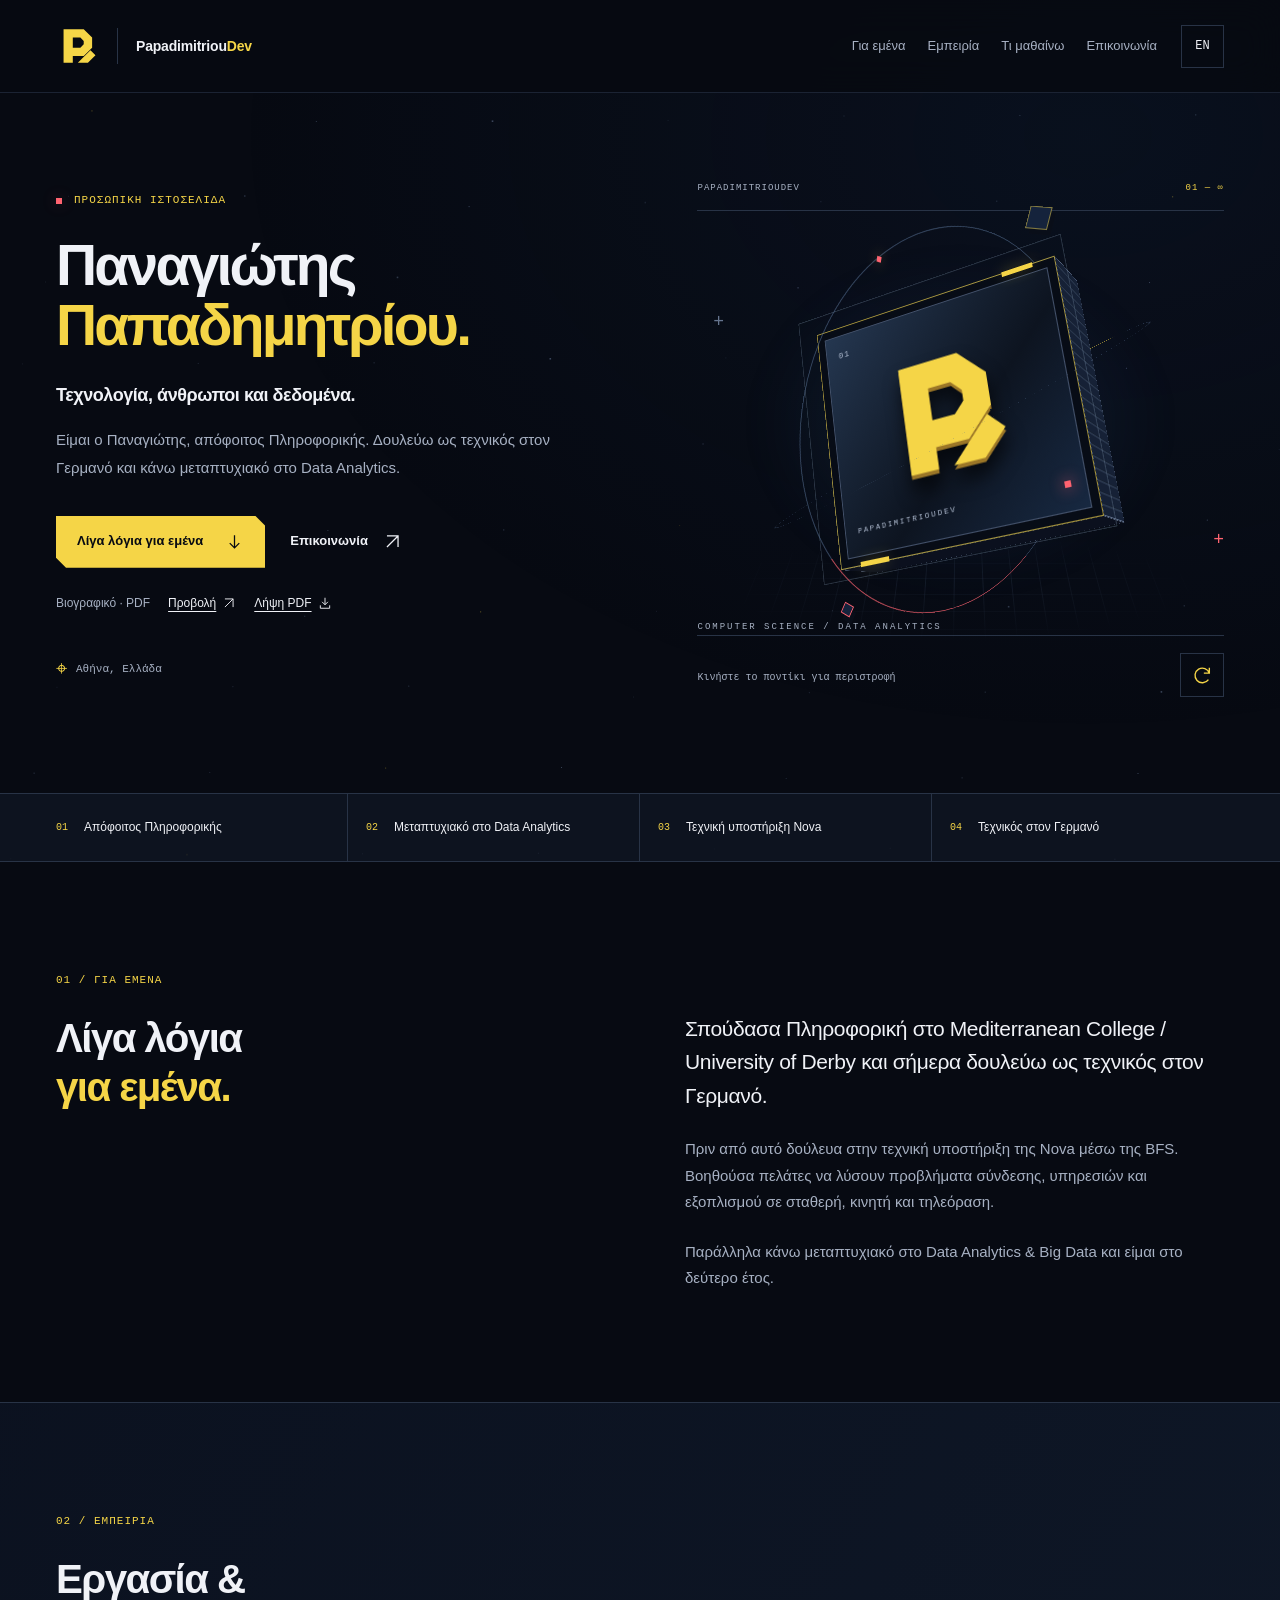
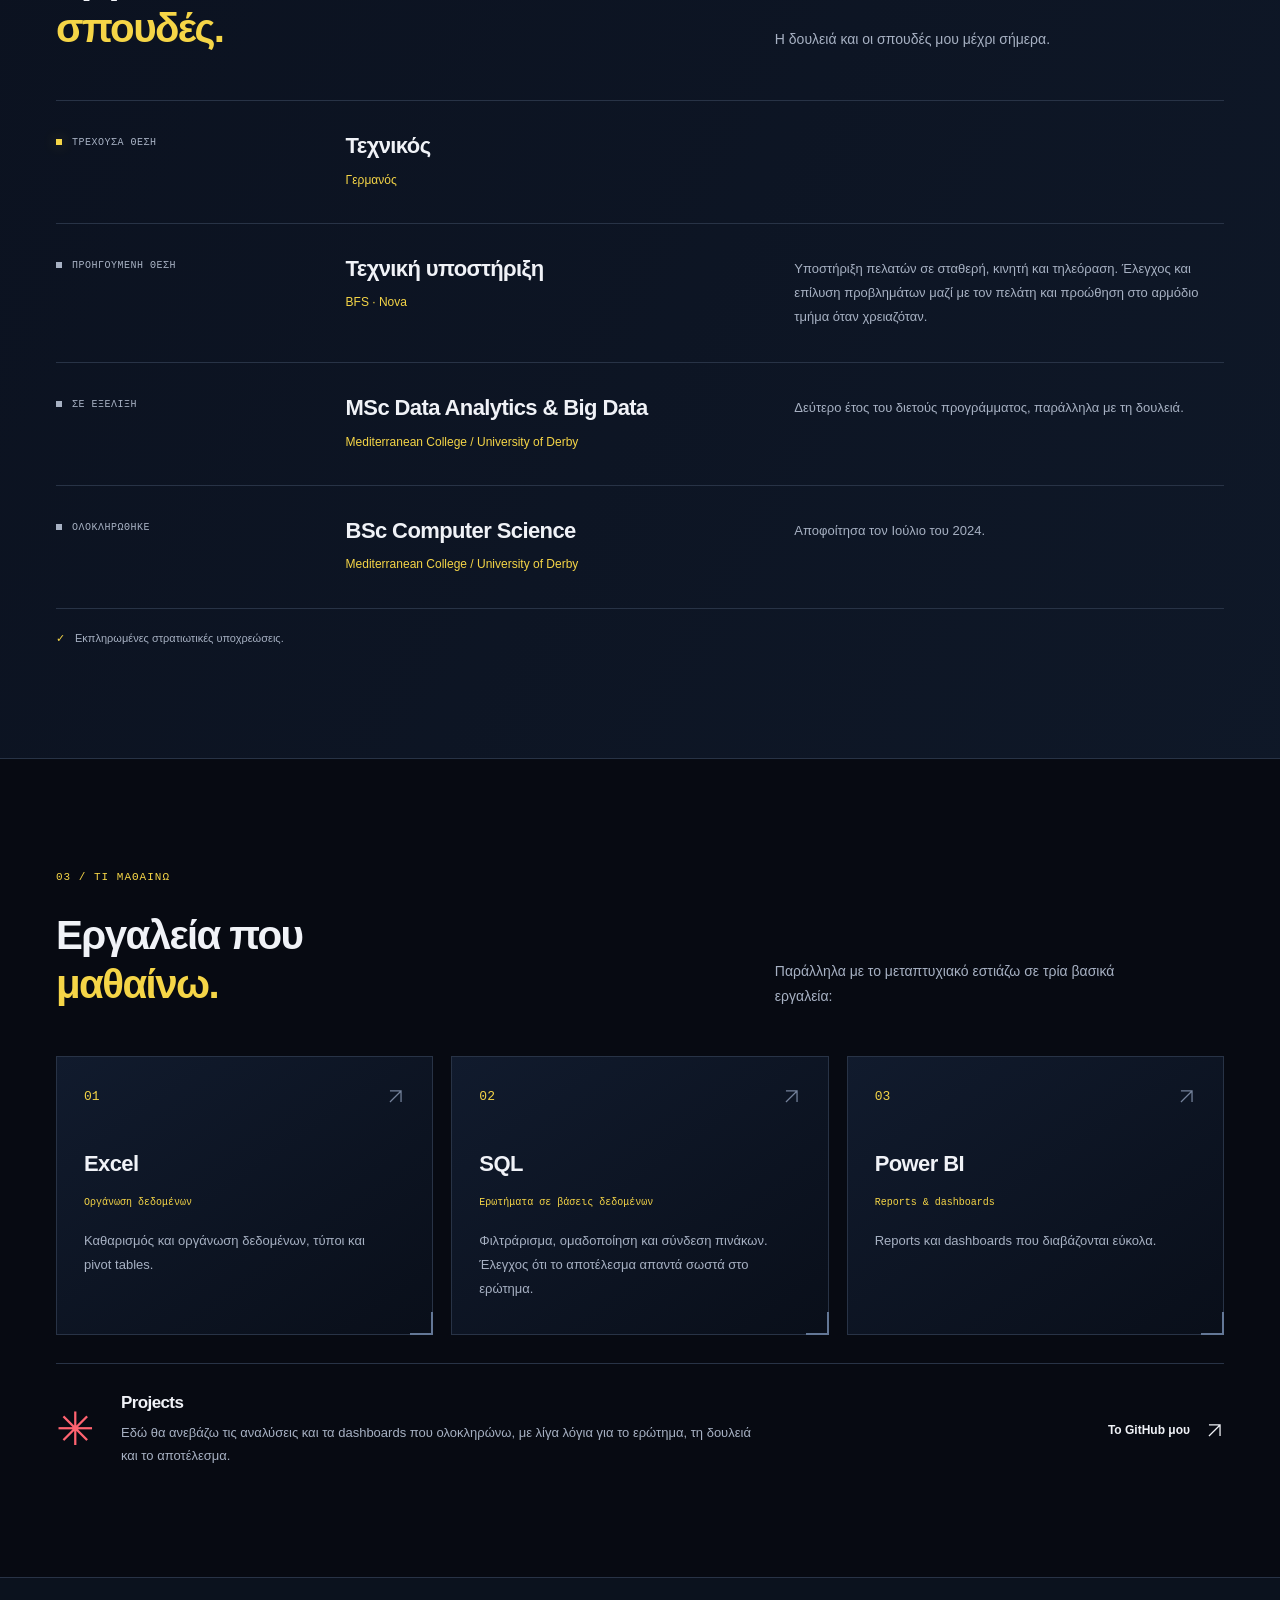
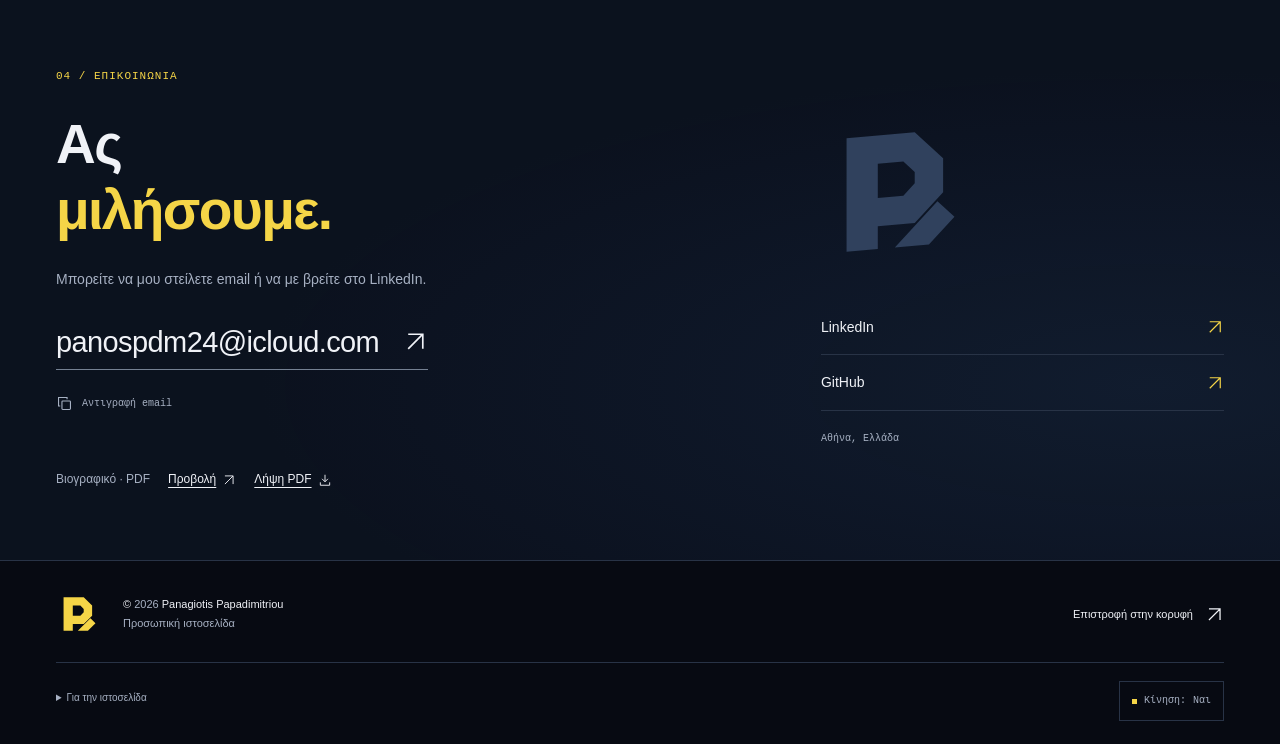
==== commit 2f6baede: "Remove career-goal wording; rename Goals to Learning - Remove the "My goal" note from the About sect" ====
--- a/el/index.html
+++ b/el/index.html
@@ -32,7 +32,7 @@
  <header class="site-header">
   <div class="container nav-bar">
    <a class="brand" href="#top" aria-label="Παναγιώτης Παπαδημητρίου — αρχική"><span class="brand-mark"><svg class="pdm-logo" viewBox="0 0 100 100" fill="currentColor" aria-hidden="true"><path fill-rule="evenodd" d="M18 90V10H66L86 30V54L66 74H40V90ZM40 30V54H58L66 46V38L58 30ZM52 90L82 60L94 72L76 90Z"/></svg></span><span class="brand-name">Papadimitriou<span>Dev</span></span></a>
-   <nav class="nav-links" id="navigation" aria-label="Κύρια πλοήγηση"><a href="#about">Για εμένα</a><a href="#journey">Εμπειρία</a><a href="#direction">Στόχοι</a><a href="#contact">Επικοινωνία</a></nav>
+   <nav class="nav-links" id="navigation" aria-label="Κύρια πλοήγηση"><a href="#about">Για εμένα</a><a href="#journey">Εμπειρία</a><a href="#direction">Τι μαθαίνω</a><a href="#contact">Επικοινωνία</a></nav>
    <div class="nav-actions"><a class="language" href="../" lang="en" hreflang="en" aria-label="Read in English">EN</a><button class="menu-toggle" type="button" aria-expanded="false" aria-controls="navigation" data-open-label="Μενού" data-close-label="Κλείσιμο"><span>Μενού</span><i aria-hidden="true"></i></button></div>
   </div>
  </header>
@@ -67,7 +67,7 @@
   </section>
   <div class="credentials"><div class="container credentials-inner"><span><i aria-hidden="true">01</i>Απόφοιτος Πληροφορικής</span><span><i aria-hidden="true">02</i>Μεταπτυχιακό στο Data&nbsp;Analytics</span><span><i aria-hidden="true">03</i>Τεχνική υποστήριξη Nova</span><span><i aria-hidden="true">04</i>Τεχνικός στον Γερμανό</span></div></div>
   <section class="section container about" id="about" aria-labelledby="about-title">
-   <div class="section-heading"><p class="eyebrow">01 / Για εμένα</p><h2 id="about-title">Λίγα λόγια<br><em>για εμένα.</em></h2><aside class="personal-note"><svg class="note-icon" viewBox="0 0 32 32" fill="none" stroke="currentColor" stroke-width="1.5" aria-hidden="true"><path d="M4 10V4h6m12 0h6v6m0 12v6h-6m-12 0H4v-6"/><path d="m10 16 4 4 8-9"/></svg><span>Ο στόχος μου</span><p>Μακροπρόθεσμα θέλω να δουλέψω ως Data&nbsp;Analyst.</p></aside></div>
+   <div class="section-heading"><p class="eyebrow">01 / Για εμένα</p><h2 id="about-title">Λίγα λόγια<br><em>για εμένα.</em></h2></div>
    <div class="about-body"><p class="lead">Σπούδασα Πληροφορική στο Mediterranean College / University of Derby και σήμερα δουλεύω ως τεχνικός στον Γερμανό.</p><p>Πριν από αυτό δούλευα στην τεχνική υποστήριξη της Nova μέσω της BFS. Βοηθούσα πελάτες να λύσουν προβλήματα σύνδεσης, υπηρεσιών και εξοπλισμού σε σταθερή, κινητή και τηλεόραση.</p><p>Παράλληλα κάνω μεταπτυχιακό στο Data Analytics &amp; Big Data και είμαι στο δεύτερο έτος.</p></div>
   </section>
   <section class="journey-section" id="journey" aria-labelledby="journey-title"><div class="container section">
@@ -76,7 +76,7 @@
    <p class="service"><span aria-hidden="true">✓</span>Εκπληρωμένες στρατιωτικές υποχρεώσεις.</p>
   </div></section>
   <section class="section container direction" id="direction" aria-labelledby="direction-title">
-   <div class="section-intro"><div><p class="eyebrow">03 / Στόχοι</p><h2 id="direction-title">Μακροπρόθεσμα:<br><em>Data Analytics.</em></h2></div><p>Θέλω να μάθω στην πράξη όσα χρειάζεται ένας Junior&nbsp;Data&nbsp;Analyst. Εστιάζω σε τρία εργαλεία:</p></div>
+   <div class="section-intro"><div><p class="eyebrow">03 / Τι μαθαίνω</p><h2 id="direction-title">Εργαλεία που<br><em>μαθαίνω.</em></h2></div><p>Παράλληλα με το μεταπτυχιακό εστιάζω σε τρία βασικά εργαλεία:</p></div>
    <div class="priorities"><article class="priority"><div class="priority-number">01 <svg viewBox="0 0 24 24" fill="none" stroke="currentColor" stroke-width="1.6" aria-hidden="true"><path d="M5 19 19 5M5 5h14v14"/></svg></div><h3>Excel</h3><p class="tools">Οργάνωση δεδομένων</p><p>Καθαρισμός και οργάνωση δεδομένων, τύποι και pivot&nbsp;tables.</p></article><article class="priority"><div class="priority-number">02 <svg viewBox="0 0 24 24" fill="none" stroke="currentColor" stroke-width="1.6" aria-hidden="true"><path d="M5 19 19 5M5 5h14v14"/></svg></div><h3>SQL</h3><p class="tools">Ερωτήματα σε βάσεις δεδομένων</p><p>Φιλτράρισμα, ομαδοποίηση και σύνδεση πινάκων. Έλεγχος ότι το αποτέλεσμα απαντά σωστά στο ερώτημα.</p></article><article class="priority"><div class="priority-number">03 <svg viewBox="0 0 24 24" fill="none" stroke="currentColor" stroke-width="1.6" aria-hidden="true"><path d="M5 19 19 5M5 5h14v14"/></svg></div><h3>Power BI</h3><p class="tools">Reports & dashboards</p><p>Reports και dashboards που διαβάζονται εύκολα.</p></article></div>
    <div class="portfolio-note"><span class="asterisk" aria-hidden="true">✳</span><div><h3>Projects</h3><p>Εδώ θα ανεβάζω τις αναλύσεις και τα dashboards που ολοκληρώνω, με λίγα λόγια για το ερώτημα, τη δουλειά και το αποτέλεσμα.</p></div><a class="text-link" href="https://github.com/papadimitrioudev" target="_blank" rel="noopener noreferrer">Το GitHub μου <svg viewBox="0 0 24 24" fill="none" stroke="currentColor" stroke-width="1.6" aria-hidden="true"><path d="M5 19 19 5M5 5h14v14"/></svg></a></div>
   </section>
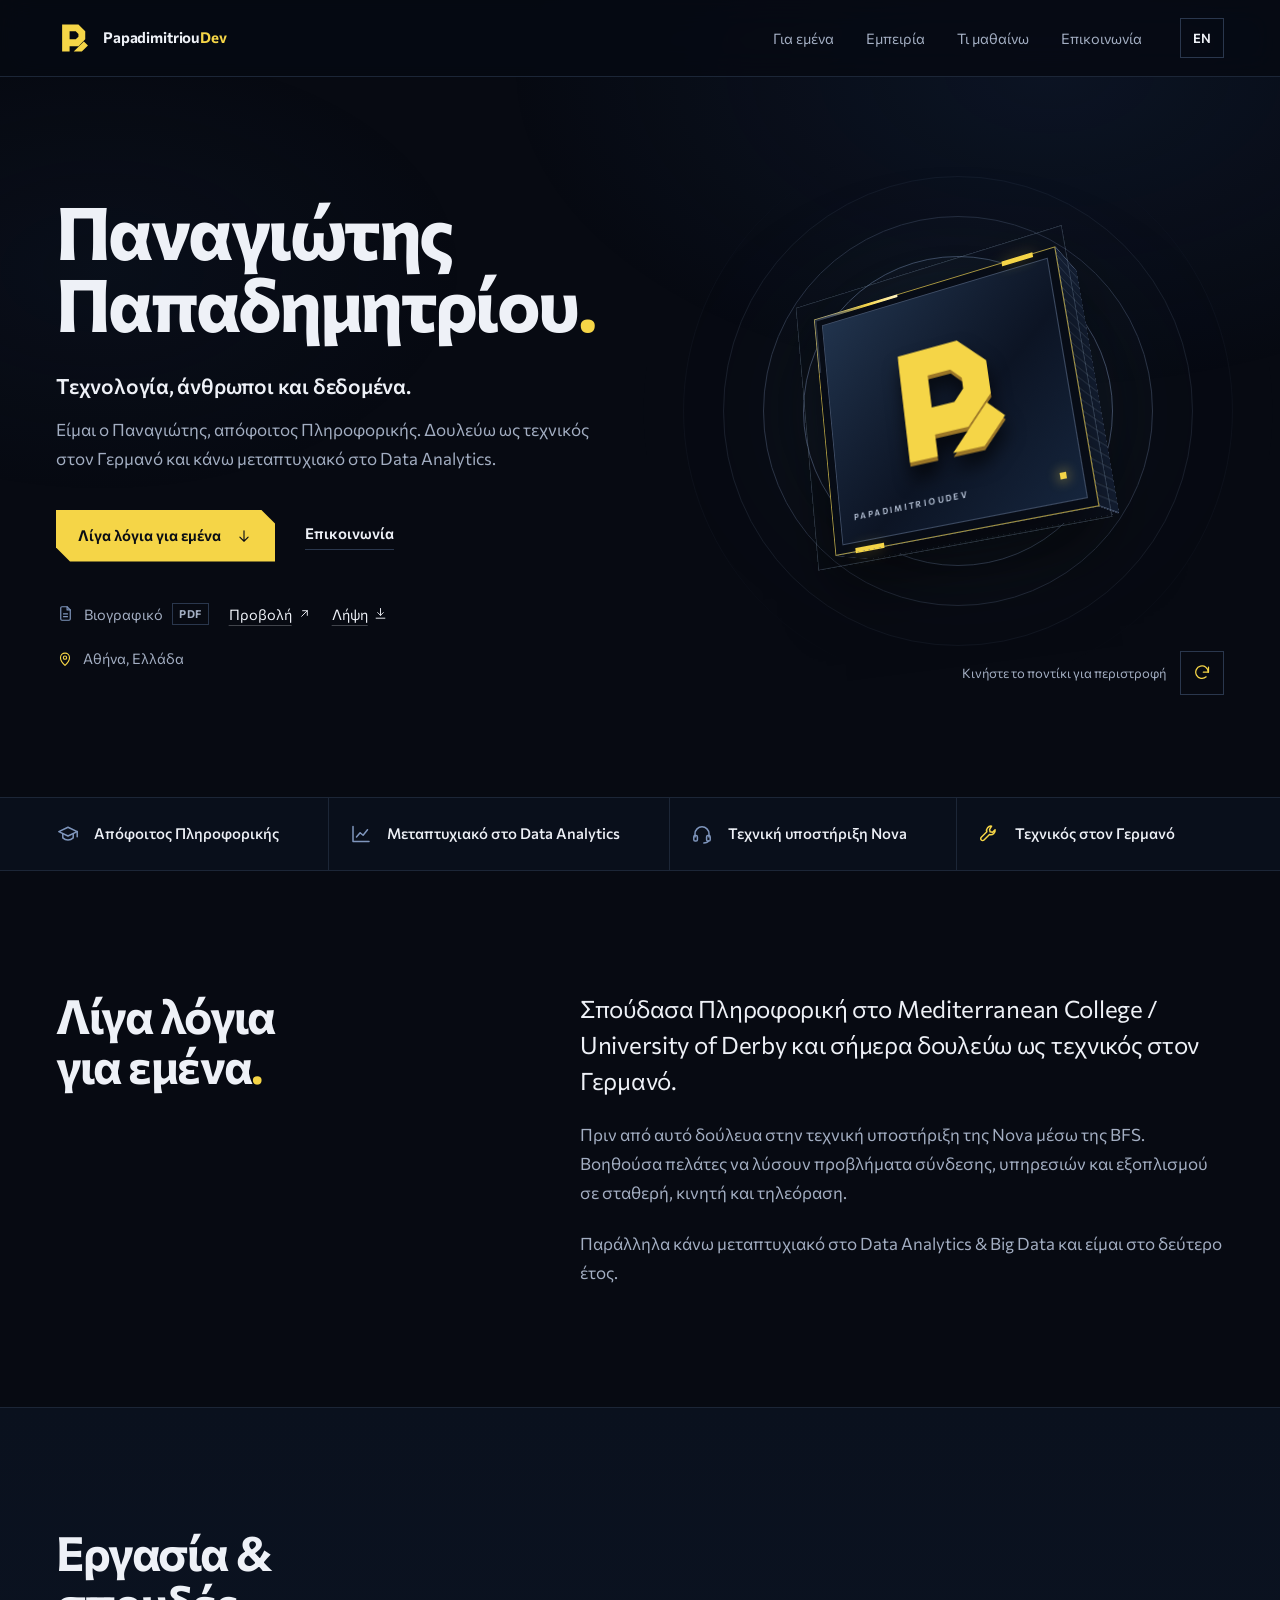
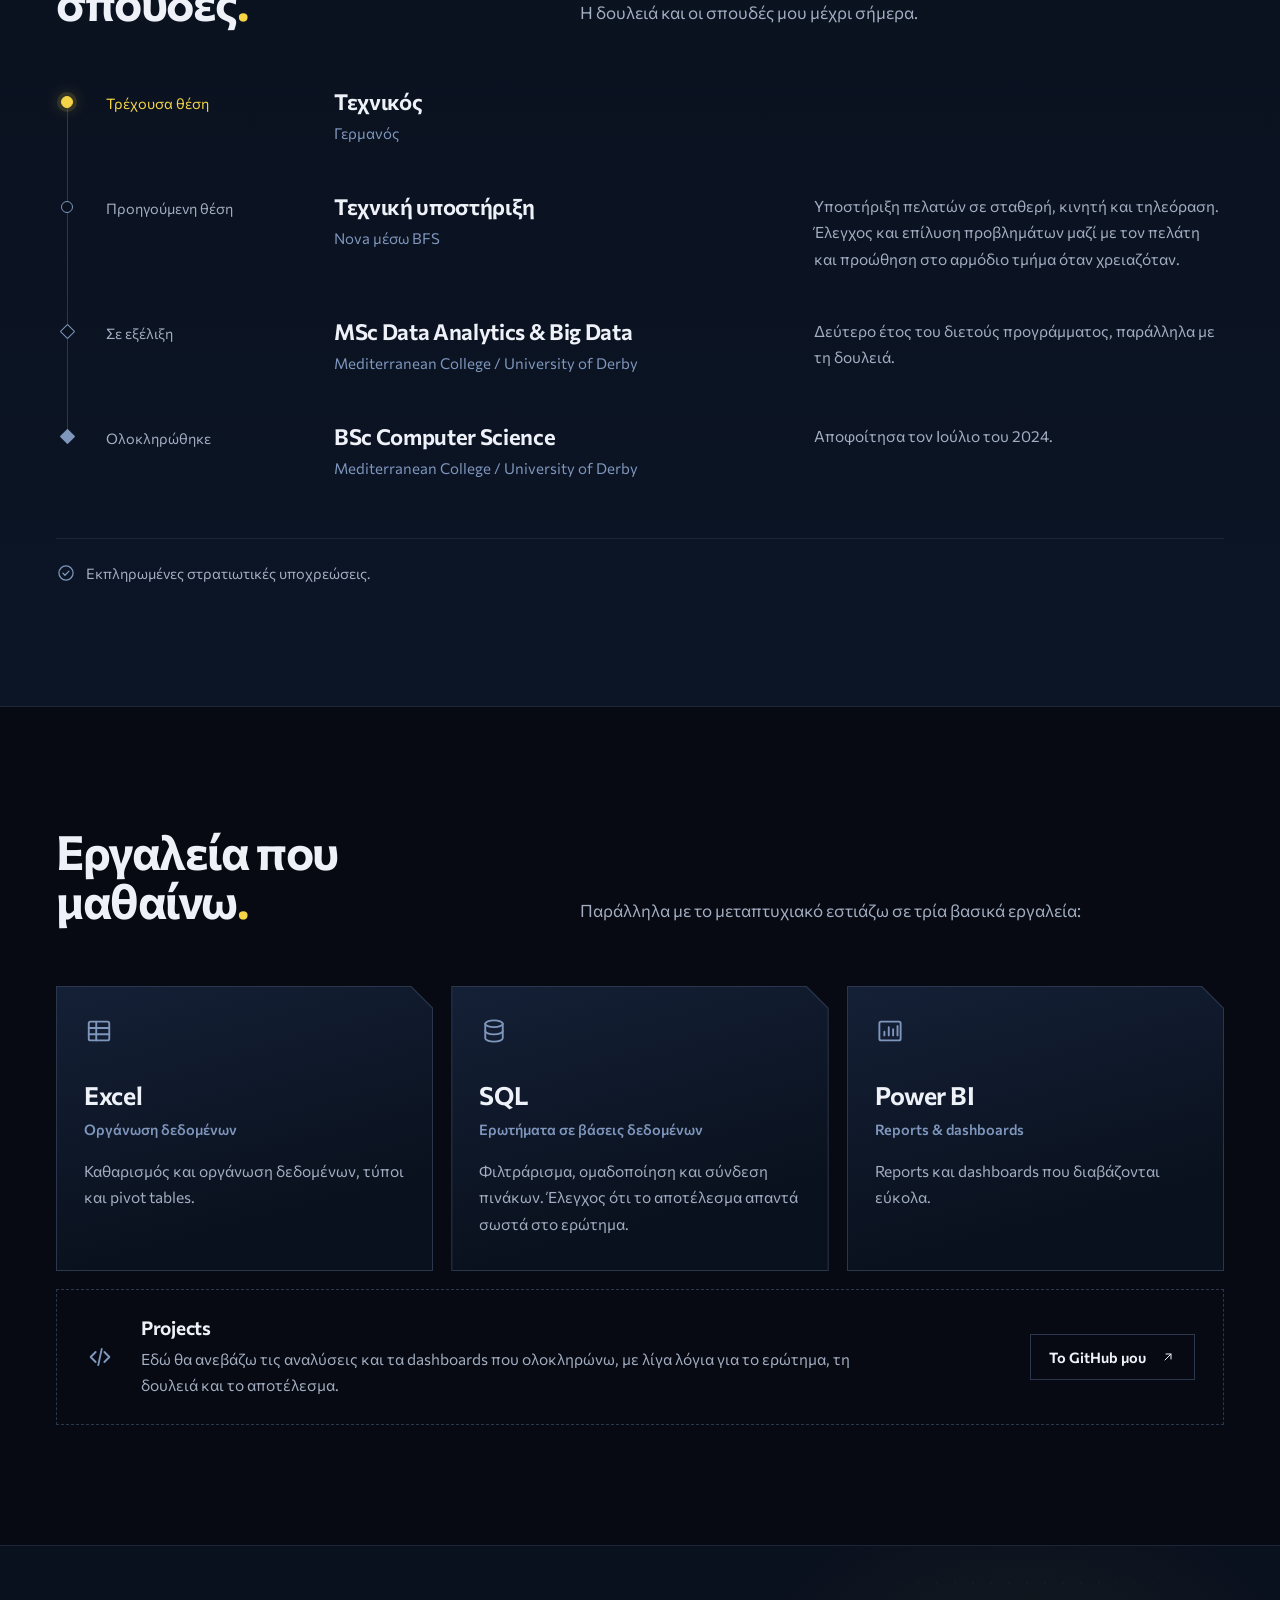
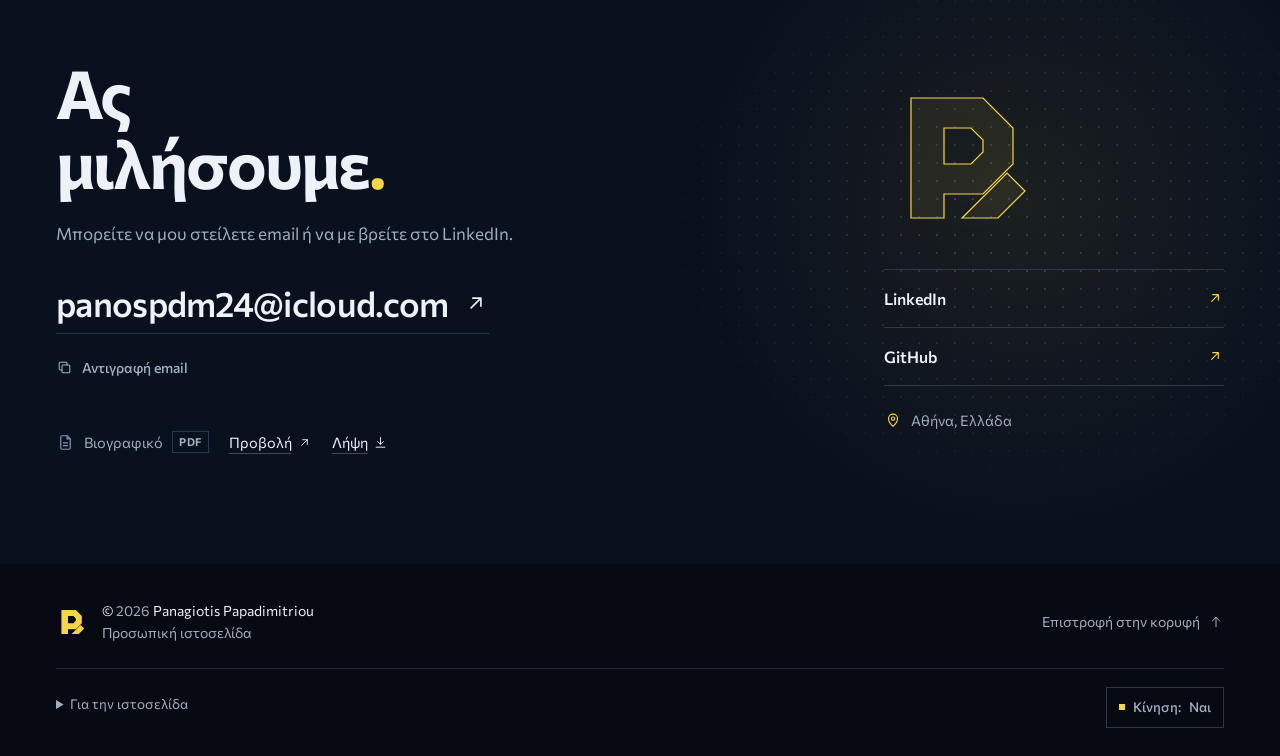
==== commit c1f15846: "Redesign: Commissioner type, signal emblem and Magic UI effects - Self-hosted Commissioner (Latin + " ====
--- a/el/index.html
+++ b/el/index.html
@@ -1,90 +1,232 @@
 <!doctype html>
 <html lang="el">
 <head>
- <meta charset="utf-8">
- <meta name="viewport" content="width=device-width,initial-scale=1">
- <title>Παναγιώτης Παπαδημητρίου — Προσωπική ιστοσελίδα</title>
- <meta name="description" content="Παναγιώτης Παπαδημητρίου: απόφοιτος Πληροφορικής, τεχνικός στον Γερμανό και μεταπτυχιακός φοιτητής στο Data Analytics.">
- <meta name="theme-color" content="#070a12">
- <link rel="canonical" href="https://papadimitrioudev.netlify.app/el/">
- <link rel="alternate" hreflang="en" href="https://papadimitrioudev.netlify.app/">
- <link rel="alternate" hreflang="el" href="https://papadimitrioudev.netlify.app/el/">
- <link rel="alternate" hreflang="x-default" href="https://papadimitrioudev.netlify.app/">
- <meta property="og:type" content="website">
- <meta property="og:title" content="Παναγιώτης Παπαδημητρίου — Προσωπική ιστοσελίδα">
- <meta property="og:description" content="Παναγιώτης Παπαδημητρίου: απόφοιτος Πληροφορικής, τεχνικός στον Γερμανό και μεταπτυχιακός φοιτητής στο Data Analytics.">
- <meta property="og:url" content="https://papadimitrioudev.netlify.app/el/">
- <meta property="og:locale" content="el_GR">
- <meta property="og:image" content="https://papadimitrioudev.netlify.app/assets/social-card-v2.png">
- <meta property="og:image:width" content="1200">
- <meta property="og:image:height" content="630">
- <meta property="og:image:alt" content="PapadimitriouDev — Technology, people and data.">
- <meta name="twitter:card" content="summary_large_image">
- <link rel="icon" type="image/svg+xml" href="../assets/favicon-pdm.svg">
- <link rel="icon" type="image/png" sizes="32x32" href="../assets/favicon-pdm-32.png">
- <link rel="apple-touch-icon" href="../assets/apple-touch-icon-pdm.png">
- <link rel="stylesheet" href="../assets/styles.e3445865ec5c.css">
- <script src="../assets/site.ed511121ae2a.js" defer></script>
+  <meta charset="utf-8">
+  <meta name="viewport" content="width=device-width,initial-scale=1">
+  <title>Παναγιώτης Παπαδημητρίου — Προσωπική ιστοσελίδα</title>
+  <meta name="description" content="Παναγιώτης Παπαδημητρίου: απόφοιτος Πληροφορικής, τεχνικός στον Γερμανό και μεταπτυχιακός φοιτητής στο Data Analytics.">
+  <meta name="theme-color" content="#070a12">
+  <link rel="canonical" href="https://papadimitrioudev.netlify.app/el/">
+  <link rel="alternate" hreflang="en" href="https://papadimitrioudev.netlify.app/">
+  <link rel="alternate" hreflang="el" href="https://papadimitrioudev.netlify.app/el/">
+  <link rel="alternate" hreflang="x-default" href="https://papadimitrioudev.netlify.app/">
+  <meta property="og:type" content="website">
+  <meta property="og:title" content="Παναγιώτης Παπαδημητρίου — Προσωπική ιστοσελίδα">
+  <meta property="og:description" content="Παναγιώτης Παπαδημητρίου: απόφοιτος Πληροφορικής, τεχνικός στον Γερμανό και μεταπτυχιακός φοιτητής στο Data Analytics.">
+  <meta property="og:url" content="https://papadimitrioudev.netlify.app/el/">
+  <meta property="og:locale" content="el_GR">
+  <meta property="og:image" content="https://papadimitrioudev.netlify.app/assets/social-card-v3.png">
+  <meta property="og:image:width" content="1200">
+  <meta property="og:image:height" content="630">
+  <meta property="og:image:alt" content="PapadimitriouDev — Technology, people and data.">
+  <meta name="twitter:card" content="summary_large_image">
+  <link rel="icon" type="image/svg+xml" href="../assets/favicon-pdm.svg">
+  <link rel="icon" type="image/png" sizes="32x32" href="../assets/favicon-pdm-32.png">
+  <link rel="apple-touch-icon" href="../assets/apple-touch-icon-pdm.png">
+  <link rel="preload" href="../assets/fonts/commissioner-greek.woff2" as="font" type="font/woff2" crossorigin>
+  <link rel="preload" href="../assets/fonts/commissioner-latin.woff2" as="font" type="font/woff2" crossorigin>
+  <link rel="stylesheet" href="../assets/styles.4483b2efa563.css">
+  <script src="../assets/site.f7cbbc230e9a.js" defer></script>
 </head>
 <body id="top">
- <canvas class="starfield" aria-hidden="true"></canvas>
- <a class="skip-link" href="#main">Μετάβαση στο περιεχόμενο</a>
- <header class="site-header">
-  <div class="container nav-bar">
-   <a class="brand" href="#top" aria-label="Παναγιώτης Παπαδημητρίου — αρχική"><span class="brand-mark"><svg class="pdm-logo" viewBox="0 0 100 100" fill="currentColor" aria-hidden="true"><path fill-rule="evenodd" d="M18 90V10H66L86 30V54L66 74H40V90ZM40 30V54H58L66 46V38L58 30ZM52 90L82 60L94 72L76 90Z"/></svg></span><span class="brand-name">Papadimitriou<span>Dev</span></span></a>
-   <nav class="nav-links" id="navigation" aria-label="Κύρια πλοήγηση"><a href="#about">Για εμένα</a><a href="#journey">Εμπειρία</a><a href="#direction">Τι μαθαίνω</a><a href="#contact">Επικοινωνία</a></nav>
-   <div class="nav-actions"><a class="language" href="../" lang="en" hreflang="en" aria-label="Read in English">EN</a><button class="menu-toggle" type="button" aria-expanded="false" aria-controls="navigation" data-open-label="Μενού" data-close-label="Κλείσιμο"><span>Μενού</span><i aria-hidden="true"></i></button></div>
-  </div>
- </header>
- <main id="main">
-  <section class="hero container" aria-labelledby="intro-title">
-   <div class="hero-copy">
-    <p class="eyebrow"><span class="status-light" aria-hidden="true"></span> Προσωπική ιστοσελίδα</p>
-    <h1 id="intro-title">Παναγιώτης<br><em>Παπαδημητρίου.</em></h1>
-    <p class="hero-tagline">Τεχνολογία, άνθρωποι και δεδομένα.</p>
-    <p class="hero-description">Είμαι ο Παναγιώτης, απόφοιτος Πληροφορικής. Δουλεύω ως τεχνικός στον Γερμανό και κάνω μεταπτυχιακό στο Data Analytics.</p>
-    <div class="hero-actions"><a class="button button-dark" href="#about">Λίγα λόγια για εμένα <svg viewBox="0 0 24 24" fill="none" stroke="currentColor" stroke-width="1.6" aria-hidden="true"><path d="M12 4v16m-6-6 6 6 6-6"/></svg></a><a class="text-link" href="#contact">Επικοινωνία <svg viewBox="0 0 24 24" fill="none" stroke="currentColor" stroke-width="1.6" aria-hidden="true"><path d="M5 19 19 5M5 5h14v14"/></svg></a></div>
-    <div class="cv-links"><span>Βιογραφικό · PDF</span><a href="../cv/Panagiotis_Papadimitriou_CV.pdf" target="_blank" rel="noopener" aria-label="Προβολή βιογραφικού σε νέα καρτέλα">Προβολή <svg viewBox="0 0 24 24" fill="none" stroke="currentColor" stroke-width="1.6" aria-hidden="true"><path d="M5 19 19 5M5 5h14v14"/></svg></a><a href="../cv/Panagiotis_Papadimitriou_CV.pdf" download="Panagiotis_Papadimitriou_CV.pdf">Λήψη PDF <svg viewBox="0 0 24 24" fill="none" stroke="currentColor" stroke-width="1.6" aria-hidden="true" focusable="false"><path d="M12 3v12m-5-5 5 5 5-5M4 16v5h16v-5"/></svg></a></div>
-    <p class="location"><span class="location-symbol" aria-hidden="true">⌖</span>Αθήνα, Ελλάδα</p>
-   </div>
-   <div class="identity">
-    <div class="identity-top"><span>PapadimitriouDev</span><span class="scene-index">01 — ∞</span></div>
-    <div class="identity-art" aria-hidden="true">
-     <div class="scene-grid"></div><div class="scene-aura"></div>
-     <div class="scene-float"><div class="scene-tilt">
-      <div class="orbit orbit-one"></div><div class="orbit orbit-two"></div>
-      <div class="core">
-       <div class="core-face core-back"><svg class="pdm-logo" viewBox="0 0 100 100" fill="currentColor" aria-hidden="true"><path fill-rule="evenodd" d="M18 90V10H66L86 30V54L66 74H40V90ZM40 30V54H58L66 46V38L58 30ZM52 90L82 60L94 72L76 90Z"/></svg></div><div class="core-face core-left"></div><div class="core-face core-right"></div><div class="core-face core-top"></div><div class="core-face core-bottom"></div>
-       <div class="core-face core-front"><span class="core-code">01</span><div class="core-emblem"><svg class="pdm-logo" viewBox="0 0 100 100" fill="currentColor" aria-hidden="true"><path fill-rule="evenodd" d="M18 90V10H66L86 30V54L66 74H40V90ZM40 30V54H58L66 46V38L58 30ZM52 90L82 60L94 72L76 90Z"/></svg></div><span class="core-signature">PAPADIMITRIOUDEV</span><i class="core-led"></i></div>
-       <div class="core-frame"></div>
-      </div>
-      <div class="scene-satellite satellite-one"></div><div class="scene-satellite satellite-two"></div>
-     </div></div>
-     <div class="scene-cross cross-one">+</div><div class="scene-cross cross-two">+</div><span class="scene-caption">Computer Science / Data Analytics</span>
-    </div>
-    <div class="identity-bottom"><div><span class="scene-hint">Κινήστε το ποντίκι για περιστροφή</span></div><button hidden class="rotate-button" type="button" aria-label="Περιστροφή" title="Περιστροφή"><svg viewBox="0 0 24 24" fill="none" stroke="currentColor" stroke-width="1.5" aria-hidden="true"><path d="M20 10a8 8 0 1 0-1 7M20 4v6h-6"/></svg></button></div>
-   </div>
-  </section>
-  <div class="credentials"><div class="container credentials-inner"><span><i aria-hidden="true">01</i>Απόφοιτος Πληροφορικής</span><span><i aria-hidden="true">02</i>Μεταπτυχιακό στο Data&nbsp;Analytics</span><span><i aria-hidden="true">03</i>Τεχνική υποστήριξη Nova</span><span><i aria-hidden="true">04</i>Τεχνικός στον Γερμανό</span></div></div>
-  <section class="section container about" id="about" aria-labelledby="about-title">
-   <div class="section-heading"><p class="eyebrow">01 / Για εμένα</p><h2 id="about-title">Λίγα λόγια<br><em>για εμένα.</em></h2></div>
-   <div class="about-body"><p class="lead">Σπούδασα Πληροφορική στο Mediterranean College / University of Derby και σήμερα δουλεύω ως τεχνικός στον Γερμανό.</p><p>Πριν από αυτό δούλευα στην τεχνική υποστήριξη της Nova μέσω της BFS. Βοηθούσα πελάτες να λύσουν προβλήματα σύνδεσης, υπηρεσιών και εξοπλισμού σε σταθερή, κινητή και τηλεόραση.</p><p>Παράλληλα κάνω μεταπτυχιακό στο Data Analytics &amp; Big Data και είμαι στο δεύτερο έτος.</p></div>
-  </section>
-  <section class="journey-section" id="journey" aria-labelledby="journey-title"><div class="container section">
-   <div class="section-intro"><div><p class="eyebrow">02 / Εμπειρία</p><h2 id="journey-title">Εργασία &<br><em>σπουδές.</em></h2></div><p>Η δουλειά και οι σπουδές μου μέχρι σήμερα.</p></div>
-   <div class="journey-list"><article class="journey-row"><div class="journey-status"><span class="timeline-dot current" aria-hidden="true"></span>Τρέχουσα θέση</div><div class="journey-role"><h3>Τεχνικός</h3><p>Γερμανός</p></div></article><article class="journey-row"><div class="journey-status"><span class="timeline-dot" aria-hidden="true"></span>Προηγούμενη θέση</div><div class="journey-role"><h3>Τεχνική υποστήριξη</h3><p>BFS · Nova</p></div><p class="journey-description">Υποστήριξη πελατών σε σταθερή, κινητή και τηλεόραση. Έλεγχος και επίλυση προβλημάτων μαζί με τον πελάτη και προώθηση στο αρμόδιο τμήμα όταν χρειαζόταν.</p></article><article class="journey-row"><div class="journey-status"><span class="timeline-dot" aria-hidden="true"></span>Σε εξέλιξη</div><div class="journey-role"><h3>MSc Data Analytics &amp; Big Data</h3><p>Mediterranean College / University of Derby</p></div><p class="journey-description">Δεύτερο έτος του διετούς προγράμματος, παράλληλα με τη δουλειά.</p></article><article class="journey-row"><div class="journey-status"><span class="timeline-dot" aria-hidden="true"></span>Ολοκληρώθηκε</div><div class="journey-role"><h3>BSc Computer Science</h3><p>Mediterranean College / University of Derby</p></div><p class="journey-description">Αποφοίτησα τον Ιούλιο του 2024.</p></article></div>
-   <p class="service"><span aria-hidden="true">✓</span>Εκπληρωμένες στρατιωτικές υποχρεώσεις.</p>
-  </div></section>
-  <section class="section container direction" id="direction" aria-labelledby="direction-title">
-   <div class="section-intro"><div><p class="eyebrow">03 / Τι μαθαίνω</p><h2 id="direction-title">Εργαλεία που<br><em>μαθαίνω.</em></h2></div><p>Παράλληλα με το μεταπτυχιακό εστιάζω σε τρία βασικά εργαλεία:</p></div>
-   <div class="priorities"><article class="priority"><div class="priority-number">01 <svg viewBox="0 0 24 24" fill="none" stroke="currentColor" stroke-width="1.6" aria-hidden="true"><path d="M5 19 19 5M5 5h14v14"/></svg></div><h3>Excel</h3><p class="tools">Οργάνωση δεδομένων</p><p>Καθαρισμός και οργάνωση δεδομένων, τύποι και pivot&nbsp;tables.</p></article><article class="priority"><div class="priority-number">02 <svg viewBox="0 0 24 24" fill="none" stroke="currentColor" stroke-width="1.6" aria-hidden="true"><path d="M5 19 19 5M5 5h14v14"/></svg></div><h3>SQL</h3><p class="tools">Ερωτήματα σε βάσεις δεδομένων</p><p>Φιλτράρισμα, ομαδοποίηση και σύνδεση πινάκων. Έλεγχος ότι το αποτέλεσμα απαντά σωστά στο ερώτημα.</p></article><article class="priority"><div class="priority-number">03 <svg viewBox="0 0 24 24" fill="none" stroke="currentColor" stroke-width="1.6" aria-hidden="true"><path d="M5 19 19 5M5 5h14v14"/></svg></div><h3>Power BI</h3><p class="tools">Reports & dashboards</p><p>Reports και dashboards που διαβάζονται εύκολα.</p></article></div>
-   <div class="portfolio-note"><span class="asterisk" aria-hidden="true">✳</span><div><h3>Projects</h3><p>Εδώ θα ανεβάζω τις αναλύσεις και τα dashboards που ολοκληρώνω, με λίγα λόγια για το ερώτημα, τη δουλειά και το αποτέλεσμα.</p></div><a class="text-link" href="https://github.com/papadimitrioudev" target="_blank" rel="noopener noreferrer">Το GitHub μου <svg viewBox="0 0 24 24" fill="none" stroke="currentColor" stroke-width="1.6" aria-hidden="true"><path d="M5 19 19 5M5 5h14v14"/></svg></a></div>
-  </section>
-  <section class="contact" id="contact" aria-labelledby="contact-title"><div class="container contact-inner">
-   <div class="contact-main"><p class="eyebrow">04 / Επικοινωνία</p><h2 id="contact-title">Ας<br><em>μιλήσουμε.</em></h2><p class="contact-description">Μπορείτε να μου στείλετε email ή να με βρείτε στο LinkedIn.</p><a class="email-link" href="mailto:panospdm24@icloud.com" aria-label="Αποστολή email στον Παναγιώτη">panospdm24@icloud.com <svg viewBox="0 0 24 24" fill="none" stroke="currentColor" stroke-width="1.6" aria-hidden="true"><path d="M5 19 19 5M5 5h14v14"/></svg></a><button class="copy-email" hidden type="button" data-email="panospdm24@icloud.com" data-copied="Αντιγράφηκε" data-failed="Δεν έγινε η αντιγραφή. Μπορείτε να αντιγράψετε τη διεύθυνση από πάνω." data-toast="Η διεύθυνση email αντιγράφηκε."><svg viewBox="0 0 20 20" fill="none" stroke="currentColor" stroke-width="1.3" aria-hidden="true"><rect x="7" y="7" width="10" height="10" rx="1"/><path d="M13 5V3H3v10h2"/></svg><span>Αντιγραφή email</span></button><p class="copy-status" role="status" aria-live="polite"></p><div class="cv-links"><span>Βιογραφικό · PDF</span><a href="../cv/Panagiotis_Papadimitriou_CV.pdf" target="_blank" rel="noopener" aria-label="Προβολή βιογραφικού σε νέα καρτέλα">Προβολή <svg viewBox="0 0 24 24" fill="none" stroke="currentColor" stroke-width="1.6" aria-hidden="true"><path d="M5 19 19 5M5 5h14v14"/></svg></a><a href="../cv/Panagiotis_Papadimitriou_CV.pdf" download="Panagiotis_Papadimitriou_CV.pdf">Λήψη PDF <svg viewBox="0 0 24 24" fill="none" stroke="currentColor" stroke-width="1.6" aria-hidden="true" focusable="false"><path d="M12 3v12m-5-5 5 5 5-5M4 16v5h16v-5"/></svg></a></div></div>
-   <div class="contact-side"><div class="contact-monogram"><svg class="pdm-logo" viewBox="0 0 100 100" fill="currentColor" aria-hidden="true"><path fill-rule="evenodd" d="M18 90V10H66L86 30V54L66 74H40V90ZM40 30V54H58L66 46V38L58 30ZM52 90L82 60L94 72L76 90Z"/></svg></div><div class="social-links"><a href="https://www.linkedin.com/in/panagiotis-papadimitriou2003" target="_blank" rel="noopener noreferrer">LinkedIn <svg viewBox="0 0 24 24" fill="none" stroke="currentColor" stroke-width="1.6" aria-hidden="true"><path d="M5 19 19 5M5 5h14v14"/></svg></a><a href="https://github.com/papadimitrioudev" target="_blank" rel="noopener noreferrer">GitHub <svg viewBox="0 0 24 24" fill="none" stroke="currentColor" stroke-width="1.6" aria-hidden="true"><path d="M5 19 19 5M5 5h14v14"/></svg></a></div><p>Αθήνα, Ελλάδα</p></div>
-  </div></section>
- </main>
- <footer class="site-footer container"><div class="footer-top"><a class="brand-mark" href="#top" aria-label="Επιστροφή στην κορυφή"><svg class="pdm-logo" viewBox="0 0 100 100" fill="currentColor" aria-hidden="true"><path fill-rule="evenodd" d="M18 90V10H66L86 30V54L66 74H40V90ZM40 30V54H58L66 46V38L58 30ZM52 90L82 60L94 72L76 90Z"/></svg></a><p>© <span data-year>2026</span> Panagiotis Papadimitriou<br><span>Προσωπική ιστοσελίδα</span></p><a class="back-top" href="#top">Επιστροφή στην κορυφή <svg viewBox="0 0 24 24" fill="none" stroke="currentColor" stroke-width="1.6" aria-hidden="true"><path d="M5 19 19 5M5 5h14v14"/></svg></a></div><div class="footer-bottom"><details class="site-note"><summary>Για την ιστοσελίδα</summary><p>Σχεδιασμός και ανάπτυξη με τη βοήθεια AI.</p></details><button hidden class="motion-toggle" type="button" aria-label="Κινούμενα εφέ" aria-pressed="true" data-on="Ναι" data-off="Όχι"><i aria-hidden="true"></i>Κίνηση: <span>Ναι</span></button></div></footer>
+  <a class="skip-link" href="#main">Μετάβαση στο περιεχόμενο</a>
+  <header class="site-header">
+    <div class="container nav-bar">
+      <a class="brand" href="#top" aria-label="Παναγιώτης Παπαδημητρίου — αρχική"><span class="brand-mark"><svg class="pdm-logo" viewBox="0 0 100 100" fill="currentColor" aria-hidden="true" focusable="false"><path fill-rule="evenodd" d="M18 90V10H66L86 30V54L66 74H40V90ZM40 30V54H58L66 46V38L58 30ZM52 90L82 60L94 72L76 90Z"/></svg></span><span class="brand-name">Papadimitriou<span>Dev</span></span></a>
+      <nav class="nav-links" id="navigation" aria-label="Κύρια πλοήγηση"><a href="#about">Για εμένα</a><a href="#journey">Εμπειρία</a><a href="#direction">Τι μαθαίνω</a><a href="#contact">Επικοινωνία</a></nav>
+      <div class="nav-actions">
+        <a class="language" href="../" lang="en" hreflang="en" aria-label="Read in English">EN</a>
+        <button class="menu-toggle" type="button" aria-expanded="false" aria-controls="navigation" data-open-label="Μενού" data-close-label="Κλείσιμο"><span>Μενού</span><i aria-hidden="true"></i></button>
+      </div>
+    </div>
+    <div class="scroll-progress" aria-hidden="true"></div>
+  </header>
+
+  <main id="main">
+    <section class="hero container" aria-labelledby="intro-title">
+      <div class="hero-copy">
+        <h1 id="intro-title" class="reveal reveal-1">Παναγιώτης<br>Παπαδημητρίου<span class="dot">.</span></h1>
+        <p class="hero-tagline reveal reveal-2">Τεχνολογία, άνθρωποι και δεδομένα.</p>
+        <p class="hero-description reveal reveal-3">Είμαι ο Παναγιώτης, απόφοιτος Πληροφορικής. Δουλεύω ως τεχνικός στον Γερμανό και κάνω μεταπτυχιακό στο Data Analytics.</p>
+        <div class="hero-actions reveal reveal-4">
+          <a class="button button-primary" href="#about"><span>Λίγα λόγια για εμένα</span><svg viewBox="0 0 24 24" fill="none" stroke="currentColor" stroke-width="1.5" stroke-linecap="round" stroke-linejoin="round" aria-hidden="true" focusable="false"><path d="M12 5v14M6.5 13.5 12 19l5.5-5.5"/></svg></a>
+          <a class="text-link" href="#contact">Επικοινωνία</a>
+        </div>
+        <div class="hero-meta reveal reveal-5">
+          <div class="cv-links">
+            <span class="cv-label"><svg viewBox="0 0 24 24" fill="none" stroke="currentColor" stroke-width="1.5" stroke-linecap="round" stroke-linejoin="round" aria-hidden="true" focusable="false"><path d="M14 3.5H7.5A1.5 1.5 0 0 0 6 5v14a1.5 1.5 0 0 0 1.5 1.5h9A1.5 1.5 0 0 0 18 19V7.5z"/><path d="M14 3.5v4h4M9.5 12.5h5M9.5 16h5"/></svg>Βιογραφικό <span class="file-badge">PDF</span></span>
+            <a href="../cv/Panagiotis_Papadimitriou_CV.pdf" target="_blank" rel="noopener" aria-label="Προβολή βιογραφικού σε νέα καρτέλα">Προβολή<svg viewBox="0 0 24 24" fill="none" stroke="currentColor" stroke-width="1.5" stroke-linecap="round" stroke-linejoin="round" aria-hidden="true" focusable="false"><path d="M7.5 16.5 16.5 7.5M9 7.5h7.5V15"/></svg></a>
+            <a href="../cv/Panagiotis_Papadimitriou_CV.pdf" download="Panagiotis_Papadimitriou_CV.pdf">Λήψη<svg viewBox="0 0 24 24" fill="none" stroke="currentColor" stroke-width="1.5" stroke-linecap="round" stroke-linejoin="round" aria-hidden="true" focusable="false"><path d="M12 4v11M7.5 10.5 12 15l4.5-4.5M5 19.5h14"/></svg></a>
+          </div>
+          <p class="location"><svg viewBox="0 0 24 24" fill="none" stroke="currentColor" stroke-width="1.5" stroke-linecap="round" stroke-linejoin="round" aria-hidden="true" focusable="false"><path d="M12 20.5s-6-5.6-6-10.3a6 6 0 0 1 12 0c0 4.7-6 10.3-6 10.3z"/><circle cx="12" cy="10.2" r="2.2"/></svg><span>Αθήνα, Ελλάδα</span></p>
+        </div>
+      </div>
+      <div class="identity reveal-scene">
+        <div class="identity-art" aria-hidden="true">
+          <div class="ripple"><span></span><span></span><span></span><span></span><span></span><span></span></div>
+          <div class="scene-aura"></div>
+          <div class="scene-float">
+            <div class="scene-tilt">
+              <div class="core">
+                <div class="core-face core-back"><svg class="pdm-logo" viewBox="0 0 100 100" fill="currentColor" aria-hidden="true" focusable="false"><path fill-rule="evenodd" d="M18 90V10H66L86 30V54L66 74H40V90ZM40 30V54H58L66 46V38L58 30ZM52 90L82 60L94 72L76 90Z"/></svg></div>
+                <div class="core-face core-left"></div>
+                <div class="core-face core-right"></div>
+                <div class="core-face core-top"></div>
+                <div class="core-face core-bottom"></div>
+                <div class="core-face core-front">
+                  <div class="core-emblem"><svg class="pdm-logo" viewBox="0 0 100 100" fill="currentColor" aria-hidden="true" focusable="false"><path fill-rule="evenodd" d="M18 90V10H66L86 30V54L66 74H40V90ZM40 30V54H58L66 46V38L58 30ZM52 90L82 60L94 72L76 90Z"/></svg></div>
+                  <span class="core-signature">PAPADIMITRIOUDEV</span>
+                  <i class="core-led"></i>
+                  <span class="border-beam"></span>
+                </div>
+                <div class="core-frame"></div>
+              </div>
+            </div>
+          </div>
+        </div>
+        <div class="identity-bottom">
+          <span class="scene-hint">Κινήστε το ποντίκι για περιστροφή</span>
+          <button hidden class="rotate-button" type="button" aria-label="Περιστροφή" title="Περιστροφή"><svg viewBox="0 0 24 24" fill="none" stroke="currentColor" stroke-width="1.5" stroke-linecap="round" stroke-linejoin="round" aria-hidden="true" focusable="false"><path d="M19.5 11A7.5 7.5 0 1 0 17 16.6"/><path d="M19.8 4.8V11h-6.2"/></svg></button>
+        </div>
+      </div>
+    </section>
+
+    <div class="facts">
+      <ul class="container facts-list">
+        <li><svg viewBox="0 0 24 24" fill="none" stroke="currentColor" stroke-width="1.5" stroke-linecap="round" stroke-linejoin="round" aria-hidden="true" focusable="false"><path d="M2.8 9.6 12 5.2l9.2 4.4-9.2 4.4z"/><path d="M6.8 11.7v4.2c1.5 1.4 3.2 2.1 5.2 2.1s3.7-.7 5.2-2.1v-4.2"/><path d="M21.2 9.6v5.2"/></svg><span>Απόφοιτος Πληροφορικής</span></li>
+        <li><svg viewBox="0 0 24 24" fill="none" stroke="currentColor" stroke-width="1.5" stroke-linecap="round" stroke-linejoin="round" aria-hidden="true" focusable="false"><path d="M4 4.5v15h16"/><path d="m7.5 15 3.6-4.3 3 2.6 4.4-5.6"/></svg><span>Μεταπτυχιακό στο Data&nbsp;Analytics</span></li>
+        <li><svg viewBox="0 0 24 24" fill="none" stroke="currentColor" stroke-width="1.5" stroke-linecap="round" stroke-linejoin="round" aria-hidden="true" focusable="false"><path d="M5 15v-3.2a7 7 0 0 1 14 0V15"/><rect x="3.8" y="13.6" width="3.6" height="5.4" rx="1.3"/><rect x="16.6" y="13.6" width="3.6" height="5.4" rx="1.3"/><path d="M18.4 19c-.5 1.3-2.1 1.9-4.6 1.9"/></svg><span>Τεχνική υποστήριξη Nova</span></li>
+        <li class="is-current"><svg viewBox="0 0 24 24" fill="none" stroke="currentColor" stroke-width="1.5" stroke-linecap="round" stroke-linejoin="round" aria-hidden="true" focusable="false"><path d="M14.6 4.2a4.3 4.3 0 0 0-4.8 5.6l-5.5 5.5a1.9 1.9 0 0 0 2.7 2.7l5.5-5.5a4.3 4.3 0 0 0 5.6-4.8l-2.6 2.6-2.4-.5-.5-2.4z"/></svg><span>Τεχνικός στον Γερμανό</span></li>
+      </ul>
+    </div>
+
+    <section class="section container about" id="about" aria-labelledby="about-title">
+      <h2 id="about-title">Λίγα λόγια<br>για εμένα<span class="dot">.</span></h2>
+      <div class="about-body">
+        <p class="lead">Σπούδασα Πληροφορική στο Mediterranean College / University of Derby και σήμερα δουλεύω ως τεχνικός στον Γερμανό.</p>
+        <p>Πριν από αυτό δούλευα στην τεχνική υποστήριξη της Nova μέσω της BFS. Βοηθούσα πελάτες να λύσουν προβλήματα σύνδεσης, υπηρεσιών και εξοπλισμού σε σταθερή, κινητή και τηλεόραση.</p>
+        <p>Παράλληλα κάνω μεταπτυχιακό στο Data Analytics &amp; Big Data και είμαι στο δεύτερο έτος.</p>
+      </div>
+    </section>
+
+    <section class="journey-section" id="journey" aria-labelledby="journey-title">
+      <div class="container section">
+        <div class="section-intro">
+          <h2 id="journey-title">Εργασία &amp;<br>σπουδές<span class="dot">.</span></h2>
+          <p>Η δουλειά και οι σπουδές μου μέχρι σήμερα.</p>
+        </div>
+        <ol class="timeline">
+          <li class="timeline-row is-current">
+            <span class="node node-work" aria-hidden="true"></span>
+            <p class="timeline-status">Τρέχουσα θέση</p>
+            <div class="timeline-role">
+              <h3>Τεχνικός</h3>
+              <p>Γερμανός</p>
+            </div>
+          </li>
+          <li class="timeline-row">
+            <span class="node node-work" aria-hidden="true"></span>
+            <p class="timeline-status">Προηγούμενη θέση</p>
+            <div class="timeline-role">
+              <h3>Τεχνική υποστήριξη</h3>
+              <p>Nova μέσω BFS</p>
+            </div>
+            <p class="timeline-text">Υποστήριξη πελατών σε σταθερή, κινητή και τηλεόραση. Έλεγχος και επίλυση προβλημάτων μαζί με τον πελάτη και προώθηση στο αρμόδιο τμήμα όταν χρειαζόταν.</p>
+          </li>
+          <li class="timeline-row">
+            <span class="node node-study" aria-hidden="true"></span>
+            <p class="timeline-status">Σε εξέλιξη</p>
+            <div class="timeline-role">
+              <h3>MSc Data Analytics &amp; Big Data</h3>
+              <p>Mediterranean College / University of Derby</p>
+            </div>
+            <p class="timeline-text">Δεύτερο έτος του διετούς προγράμματος, παράλληλα με τη δουλειά.</p>
+          </li>
+          <li class="timeline-row">
+            <span class="node node-study is-done" aria-hidden="true"></span>
+            <p class="timeline-status">Ολοκληρώθηκε</p>
+            <div class="timeline-role">
+              <h3>BSc Computer Science</h3>
+              <p>Mediterranean College / University of Derby</p>
+            </div>
+            <p class="timeline-text">Αποφοίτησα τον Ιούλιο του 2024.</p>
+          </li>
+        </ol>
+        <p class="service"><svg viewBox="0 0 24 24" fill="none" stroke="currentColor" stroke-width="1.5" stroke-linecap="round" stroke-linejoin="round" aria-hidden="true" focusable="false"><circle cx="12" cy="12" r="8.5"/><path d="m8.4 12.3 2.4 2.4 4.8-5"/></svg><span>Εκπληρωμένες στρατιωτικές υποχρεώσεις.</span></p>
+      </div>
+    </section>
+
+    <section class="section container learning" id="direction" aria-labelledby="direction-title">
+      <div class="section-intro">
+        <h2 id="direction-title">Εργαλεία που<br>μαθαίνω<span class="dot">.</span></h2>
+        <p>Παράλληλα με το μεταπτυχιακό εστιάζω σε τρία βασικά εργαλεία:</p>
+      </div>
+      <div class="tools">
+        <article class="tool-card">
+          <svg viewBox="0 0 24 24" fill="none" stroke="currentColor" stroke-width="1.5" stroke-linecap="round" stroke-linejoin="round" aria-hidden="true" focusable="false"><rect x="3.8" y="4.5" width="16.4" height="15" rx="1.4"/><path d="M3.8 9.6h16.4M3.8 14.6h16.4M9.8 4.5v15"/></svg>
+          <h3>Excel</h3>
+          <p class="tool-focus">Οργάνωση δεδομένων</p>
+          <p>Καθαρισμός και οργάνωση δεδομένων, τύποι και pivot&nbsp;tables.</p>
+        </article>
+        <article class="tool-card">
+          <svg viewBox="0 0 24 24" fill="none" stroke="currentColor" stroke-width="1.5" stroke-linecap="round" stroke-linejoin="round" aria-hidden="true" focusable="false"><ellipse cx="12" cy="6.2" rx="7" ry="2.7"/><path d="M5 6.2v11.6c0 1.5 3.1 2.7 7 2.7s7-1.2 7-2.7V6.2"/><path d="M5 12c0 1.5 3.1 2.7 7 2.7s7-1.2 7-2.7"/></svg>
+          <h3>SQL</h3>
+          <p class="tool-focus">Ερωτήματα σε βάσεις δεδομένων</p>
+          <p>Φιλτράρισμα, ομαδοποίηση και σύνδεση πινάκων. Έλεγχος ότι το αποτέλεσμα απαντά σωστά στο ερώτημα.</p>
+        </article>
+        <article class="tool-card">
+          <svg viewBox="0 0 24 24" fill="none" stroke="currentColor" stroke-width="1.5" stroke-linecap="round" stroke-linejoin="round" aria-hidden="true" focusable="false"><rect x="3.5" y="4.5" width="17" height="15" rx="1.4"/><path d="M7.5 15.5v-3M11 15.5V9M14.5 15.5v-5M18 15.5V8"/></svg>
+          <h3>Power BI</h3>
+          <p class="tool-focus">Reports &amp; dashboards</p>
+          <p>Reports και dashboards που διαβάζονται εύκολα.</p>
+        </article>
+      </div>
+      <div class="projects-note">
+        <svg viewBox="0 0 24 24" fill="none" stroke="currentColor" stroke-width="1.5" stroke-linecap="round" stroke-linejoin="round" aria-hidden="true" focusable="false"><path d="m8.5 8-4 4 4 4M15.5 8l4 4-4 4M13.4 5.5l-2.8 13"/></svg>
+        <div>
+          <h3>Projects</h3>
+          <p>Εδώ θα ανεβάζω τις αναλύσεις και τα dashboards που ολοκληρώνω, με λίγα λόγια για το ερώτημα, τη δουλειά και το αποτέλεσμα.</p>
+        </div>
+        <a class="button button-ghost" href="https://github.com/papadimitrioudev" target="_blank" rel="noopener noreferrer"><span>Το GitHub μου</span><svg viewBox="0 0 24 24" fill="none" stroke="currentColor" stroke-width="1.5" stroke-linecap="round" stroke-linejoin="round" aria-hidden="true" focusable="false"><path d="M7.5 16.5 16.5 7.5M9 7.5h7.5V15"/></svg></a>
+      </div>
+    </section>
+
+    <section class="contact" id="contact" aria-labelledby="contact-title">
+      <div class="container contact-inner">
+        <div class="contact-main">
+          <h2 id="contact-title">Ας<br>μιλήσουμε<span class="dot">.</span></h2>
+          <p class="contact-description">Μπορείτε να μου στείλετε email ή να με βρείτε στο LinkedIn.</p>
+          <a class="email-link" href="mailto:panospdm24@icloud.com"><span>panospdm24@icloud.com</span><svg viewBox="0 0 24 24" fill="none" stroke="currentColor" stroke-width="1.5" stroke-linecap="round" stroke-linejoin="round" aria-hidden="true" focusable="false"><path d="M7.5 16.5 16.5 7.5M9 7.5h7.5V15"/></svg></a>
+          <button class="copy-email" hidden type="button" data-email="panospdm24@icloud.com" data-copied="Αντιγράφηκε" data-failed="Δεν έγινε η αντιγραφή. Μπορείτε να αντιγράψετε τη διεύθυνση από πάνω." data-toast="Η διεύθυνση email αντιγράφηκε."><svg viewBox="0 0 24 24" fill="none" stroke="currentColor" stroke-width="1.5" stroke-linecap="round" stroke-linejoin="round" aria-hidden="true" focusable="false"><rect x="8.5" y="8.5" width="11" height="11" rx="1.4"/><path d="M15.5 8.5V6A1.5 1.5 0 0 0 14 4.5H6A1.5 1.5 0 0 0 4.5 6v8A1.5 1.5 0 0 0 6 15.5h2.5"/></svg><span>Αντιγραφή email</span></button>
+          <p class="copy-status" role="status" aria-live="polite"></p>
+          <div class="cv-links">
+            <span class="cv-label"><svg viewBox="0 0 24 24" fill="none" stroke="currentColor" stroke-width="1.5" stroke-linecap="round" stroke-linejoin="round" aria-hidden="true" focusable="false"><path d="M14 3.5H7.5A1.5 1.5 0 0 0 6 5v14a1.5 1.5 0 0 0 1.5 1.5h9A1.5 1.5 0 0 0 18 19V7.5z"/><path d="M14 3.5v4h4M9.5 12.5h5M9.5 16h5"/></svg>Βιογραφικό <span class="file-badge">PDF</span></span>
+            <a href="../cv/Panagiotis_Papadimitriou_CV.pdf" target="_blank" rel="noopener" aria-label="Προβολή βιογραφικού σε νέα καρτέλα">Προβολή<svg viewBox="0 0 24 24" fill="none" stroke="currentColor" stroke-width="1.5" stroke-linecap="round" stroke-linejoin="round" aria-hidden="true" focusable="false"><path d="M7.5 16.5 16.5 7.5M9 7.5h7.5V15"/></svg></a>
+            <a href="../cv/Panagiotis_Papadimitriou_CV.pdf" download="Panagiotis_Papadimitriou_CV.pdf">Λήψη<svg viewBox="0 0 24 24" fill="none" stroke="currentColor" stroke-width="1.5" stroke-linecap="round" stroke-linejoin="round" aria-hidden="true" focusable="false"><path d="M12 4v11M7.5 10.5 12 15l4.5-4.5M5 19.5h14"/></svg></a>
+          </div>
+        </div>
+        <div class="contact-side">
+          <div class="contact-monogram" aria-hidden="true"><svg class="pdm-logo" viewBox="0 0 100 100" fill="currentColor" aria-hidden="true" focusable="false"><path fill-rule="evenodd" d="M18 90V10H66L86 30V54L66 74H40V90ZM40 30V54H58L66 46V38L58 30ZM52 90L82 60L94 72L76 90Z"/></svg></div>
+          <div class="social-links">
+            <a href="https://www.linkedin.com/in/panagiotis-papadimitriou2003" target="_blank" rel="noopener noreferrer">LinkedIn<svg viewBox="0 0 24 24" fill="none" stroke="currentColor" stroke-width="1.5" stroke-linecap="round" stroke-linejoin="round" aria-hidden="true" focusable="false"><path d="M7.5 16.5 16.5 7.5M9 7.5h7.5V15"/></svg></a>
+            <a href="https://github.com/papadimitrioudev" target="_blank" rel="noopener noreferrer">GitHub<svg viewBox="0 0 24 24" fill="none" stroke="currentColor" stroke-width="1.5" stroke-linecap="round" stroke-linejoin="round" aria-hidden="true" focusable="false"><path d="M7.5 16.5 16.5 7.5M9 7.5h7.5V15"/></svg></a>
+          </div>
+          <p class="location"><svg viewBox="0 0 24 24" fill="none" stroke="currentColor" stroke-width="1.5" stroke-linecap="round" stroke-linejoin="round" aria-hidden="true" focusable="false"><path d="M12 20.5s-6-5.6-6-10.3a6 6 0 0 1 12 0c0 4.7-6 10.3-6 10.3z"/><circle cx="12" cy="10.2" r="2.2"/></svg><span>Αθήνα, Ελλάδα</span></p>
+        </div>
+      </div>
+    </section>
+  </main>
+
+  <footer class="site-footer container">
+    <div class="footer-top">
+      <a class="brand-mark" href="#top" aria-label="Επιστροφή στην κορυφή"><svg class="pdm-logo" viewBox="0 0 100 100" fill="currentColor" aria-hidden="true" focusable="false"><path fill-rule="evenodd" d="M18 90V10H66L86 30V54L66 74H40V90ZM40 30V54H58L66 46V38L58 30ZM52 90L82 60L94 72L76 90Z"/></svg></a>
+      <p>© <span data-year>2026</span> Panagiotis Papadimitriou<br><span>Προσωπική ιστοσελίδα</span></p>
+      <a class="back-top" href="#top">Επιστροφή στην κορυφή<svg viewBox="0 0 24 24" fill="none" stroke="currentColor" stroke-width="1.5" stroke-linecap="round" stroke-linejoin="round" aria-hidden="true" focusable="false"><path d="M12 19V5M6.5 10.5 12 5l5.5 5.5"/></svg></a>
+    </div>
+    <div class="footer-bottom">
+      <details class="site-note"><summary>Για την ιστοσελίδα</summary><p>Σχεδιασμός και ανάπτυξη με τη βοήθεια AI.</p></details>
+      <button hidden class="motion-toggle" type="button" aria-label="Κινούμενα εφέ" aria-pressed="true" data-on="Ναι" data-off="Όχι"><i aria-hidden="true"></i>Κίνηση: <span>Ναι</span></button>
+    </div>
+  </footer>
 </body>
-</html>+</html>
--- a/assets/styles.4483b2efa563.css
+++ b/assets/styles.4483b2efa563.css
@@ -0,0 +1,725 @@
+/*
+  PapadimitriouDev — personal website styles.
+  Typeface: Commissioner by Kostas Bartsokas (SIL Open Font License, see assets/fonts/OFL.txt).
+  Several effects are adapted from Magic UI components (MIT licence, magicui.design):
+  Blur Fade, Ripple, Border Beam, Shiny Button, Magic Card, Animated Beam,
+  Pulsating ripple, Scroll Progress and Dot Pattern. They are rebuilt here in plain CSS/JS.
+*/
+
+/* ---------- Fonts ---------- */
+@font-face {
+  font-family: 'Commissioner';
+  src: url('fonts/commissioner-latin.woff2') format('woff2');
+  font-weight: 100 900;
+  font-style: normal;
+  font-display: swap;
+  unicode-range: U+0000-00FF, U+0131, U+0152-0153, U+02BB-02BC, U+02C6, U+02DA, U+02DC, U+0304, U+0308, U+0329, U+2000-206F, U+20AC, U+2122, U+2191, U+2193, U+2212, U+2215, U+FEFF, U+FFFD;
+}
+@font-face {
+  font-family: 'Commissioner';
+  src: url('fonts/commissioner-greek.woff2') format('woff2');
+  font-weight: 100 900;
+  font-style: normal;
+  font-display: swap;
+  unicode-range: U+0370-0377, U+037A-037F, U+0384-038A, U+038C, U+038E-03A1, U+03A3-03FF;
+}
+
+/* ---------- Tokens ---------- */
+:root {
+  color-scheme: dark;
+  --night: #070a12;
+  --deep: #0a111e;
+  --surface: #0f1829;
+  --surface-2: #142036;
+  --paper: #eef1f7;
+  --mist: #a3aec2;
+  --steel: #7f96bd;
+  --signal: #f5d547;
+  --line: #1c2637;
+  --line-strong: #2a374d;
+  --font: 'Commissioner', 'Segoe UI', system-ui, -apple-system, Arial, sans-serif;
+  --ease-out: cubic-bezier(.2, .7, .2, 1);
+  --gutter: 56px;
+  --header: 76px;
+  --cut: 14px;
+}
+
+/* ---------- Base ---------- */
+*, *::before, *::after { box-sizing: border-box; }
+html { scroll-padding-top: calc(var(--header) + 20px); -webkit-text-size-adjust: 100%; }
+body {
+  margin: 0;
+  background: var(--night);
+  color: var(--paper);
+  font: 400 16.5px/1.7 var(--font);
+  -webkit-font-smoothing: antialiased;
+  text-rendering: optimizeLegibility;
+}
+body::before {
+  content: '';
+  position: fixed;
+  inset: 0;
+  z-index: -1;
+  pointer-events: none;
+  background:
+    radial-gradient(ellipse 60% 50% at 82% 8%, #1a325a40, transparent 70%),
+    radial-gradient(ellipse 40% 35% at 8% 30%, #12213b33, transparent 70%);
+}
+a { color: inherit; text-decoration: none; }
+button { font: inherit; color: inherit; cursor: pointer; border-radius: 0; }
+button, a { -webkit-tap-highlight-color: transparent; touch-action: manipulation; }
+[hidden] { display: none !important; }
+svg { display: block; flex-shrink: 0; }
+p, h1, h2, h3, ul, ol { margin: 0; }
+::selection { color: var(--night); background: var(--signal); }
+:focus-visible { outline: 2px solid var(--signal); outline-offset: 4px; }
+section:focus, li:focus { outline: none; }
+
+h1, h2, h3 { line-height: 1.05; text-wrap: balance; font-variation-settings: 'FLAR' 100; }
+h1 { font-size: clamp(46px, 5.7vw, 84px); font-weight: 720; letter-spacing: -.035em; line-height: .98; }
+h2 { font-size: clamp(34px, 3.7vw, 52px); font-weight: 680; letter-spacing: -.03em; }
+h3 { font-size: 22px; font-weight: 640; letter-spacing: -.015em; line-height: 1.25; font-variation-settings: 'FLAR' 60; }
+.dot { color: var(--signal); }
+
+.container { width: min(1240px, calc(100% - 2 * var(--gutter))); margin-inline: auto; }
+.section { padding-block: 120px; }
+.skip-link { position: fixed; top: -80px; left: 20px; z-index: 40; padding: 12px 18px; background: var(--signal); color: var(--night); font-weight: 600; }
+.skip-link:focus { top: 12px; }
+
+/* ---------- Header ---------- */
+.site-header {
+  position: sticky;
+  top: 0;
+  z-index: 20;
+  background: #070a12d9;
+  border-bottom: 1px solid var(--line);
+  backdrop-filter: saturate(140%) blur(16px);
+  -webkit-backdrop-filter: saturate(140%) blur(16px);
+}
+.nav-bar { display: flex; align-items: center; gap: 24px; min-height: var(--header); }
+.brand { display: flex; align-items: center; gap: 13px; }
+.brand-mark { display: block; width: 34px; color: var(--signal); }
+.brand-mark .pdm-logo { width: 100%; aspect-ratio: 1; }
+.brand-name { font-size: 15px; font-weight: 650; letter-spacing: -.01em; }
+.brand-name span { color: var(--signal); }
+.nav-links { display: flex; gap: 4px; margin-left: auto; }
+.nav-links a { position: relative; padding: 10px 14px; font-size: 14.5px; color: var(--mist); transition: color .2s; }
+.nav-links a:hover, .nav-links a[aria-current] { color: var(--paper); }
+.nav-links a[aria-current]::after {
+  content: '';
+  position: absolute;
+  left: 50%;
+  bottom: 3px;
+  width: 5px;
+  height: 5px;
+  margin-left: -2.5px;
+  background: var(--signal);
+}
+.nav-actions { display: flex; align-items: center; gap: 10px; }
+.language {
+  display: grid;
+  place-items: center;
+  min-width: 44px;
+  min-height: 40px;
+  padding: 0 10px;
+  border: 1px solid var(--line-strong);
+  font-size: 13px;
+  font-weight: 600;
+  letter-spacing: .02em;
+  transition: border-color .2s, color .2s;
+}
+.language:hover { border-color: var(--signal); color: var(--signal); }
+.menu-toggle {
+  display: none;
+  align-items: center;
+  gap: 10px;
+  min-height: 40px;
+  padding: 0 12px;
+  border: 1px solid var(--line-strong);
+  background: transparent;
+  font-size: 13px;
+  font-weight: 600;
+}
+.menu-toggle i { width: 14px; height: 7px; border-block: 1.5px solid currentColor; }
+/* Scroll Progress (Magic UI): a thin line under the header follows the reading position. */
+.scroll-progress {
+  position: absolute;
+  left: 0;
+  right: 0;
+  bottom: -1px;
+  height: 2px;
+  background: linear-gradient(90deg, var(--steel), var(--signal));
+  transform: scaleX(var(--progress, 0));
+  transform-origin: left center;
+}
+
+/* ---------- Buttons and links ---------- */
+.button {
+  position: relative;
+  isolation: isolate;
+  overflow: hidden;
+  display: inline-flex;
+  align-items: center;
+  gap: 14px;
+  min-height: 52px;
+  padding: 0 22px;
+  font-size: 15px;
+  font-weight: 620;
+  transition: transform .25s var(--ease-out), background-color .25s, border-color .2s, color .2s;
+}
+.button svg { width: 18px; height: 18px; }
+.button-primary {
+  background: var(--signal);
+  color: #0a0d14;
+  clip-path: polygon(0 0, calc(100% - var(--cut)) 0, 100% var(--cut), 100% 100%, var(--cut) 100%, 0 calc(100% - var(--cut)));
+}
+.button-primary:hover { background: #ffe066; transform: translateY(-2px); }
+.button-primary:focus-visible { clip-path: none; }
+/* Shiny Button (Magic UI): a band of light sweeps across when the button is hovered or focused. */
+.button-primary::after {
+  content: '';
+  position: absolute;
+  inset: 0;
+  z-index: -1;
+  background: linear-gradient(105deg, transparent 32%, #ffffffb3 50%, transparent 68%);
+  transform: translateX(-130%);
+}
+.button-primary:hover::after, .button-primary:focus-visible::after { transform: translateX(130%); transition: transform 1s cubic-bezier(.4, 0, .2, 1); }
+.button-ghost { min-height: 46px; padding: 0 18px; border: 1px solid var(--line-strong); font-size: 14.5px; white-space: nowrap; }
+.button-ghost svg { width: 16px; height: 16px; }
+.button-ghost:hover { border-color: var(--signal); color: var(--signal); }
+.text-link {
+  padding-bottom: 3px;
+  font-size: 15px;
+  font-weight: 600;
+  background: linear-gradient(var(--line-strong), var(--line-strong)) 0 100% / 100% 1px no-repeat,
+              linear-gradient(var(--signal), var(--signal)) 0 100% / 0 1px no-repeat;
+  transition: color .2s, background-size .35s var(--ease-out);
+}
+.text-link:hover { color: var(--signal); background-size: 100% 1px, 100% 1px; }
+
+/* ---------- Hero ---------- */
+.hero {
+  display: grid;
+  grid-template-columns: minmax(0, 1.05fr) minmax(0, .95fr);
+  align-items: center;
+  gap: 48px;
+  min-height: min(720px, calc(100svh - var(--header)));
+  padding-block: 64px 72px;
+}
+.hero-copy { position: relative; z-index: 2; min-width: 0; }
+.hero-tagline { margin-top: 30px; font-size: 21px; font-weight: 560; letter-spacing: -.01em; font-variation-settings: 'FLAR' 60; }
+.hero-description { max-width: 33em; margin-top: 12px; color: var(--mist); font-size: 17px; }
+.hero-actions { display: flex; flex-wrap: wrap; align-items: center; gap: 16px 30px; margin-top: 36px; }
+.hero-meta { display: grid; gap: 14px; justify-items: start; margin-top: 34px; }
+.cv-links { display: flex; flex-wrap: wrap; align-items: center; gap: 8px 20px; font-size: 14.5px; }
+.cv-label { display: inline-flex; align-items: center; gap: 9px; color: var(--mist); }
+.cv-label svg { width: 19px; height: 19px; color: var(--steel); }
+.file-badge { padding: 1px 6px; border: 1px solid var(--line-strong); font-size: 11px; font-weight: 650; letter-spacing: .05em; }
+.cv-links a {
+  display: inline-flex;
+  align-items: center;
+  gap: 5px;
+  padding-block: 6px;
+  text-decoration: underline;
+  text-decoration-color: #eef1f740;
+  text-underline-offset: 5px;
+  transition: color .2s, text-decoration-color .2s;
+}
+.cv-links a svg { width: 15px; height: 15px; }
+.cv-links a:hover { color: var(--signal); text-decoration-color: currentColor; }
+.location { display: inline-flex; align-items: center; gap: 9px; color: var(--mist); font-size: 14.5px; }
+.location svg { width: 18px; height: 18px; color: var(--signal); }
+
+/* Blur Fade (Magic UI): the introduction appears once, on page load. */
+@keyframes blur-fade { from { opacity: 0; filter: blur(8px); transform: translateY(12px); } to { opacity: 1; filter: blur(0); transform: none; } }
+@keyframes scene-in { from { opacity: 0; transform: scale(.94); } to { opacity: 1; transform: none; } }
+.reveal { animation: blur-fade .8s var(--ease-out) both; }
+.reveal-1 { animation-delay: .05s; }
+.reveal-2 { animation-delay: .2s; }
+.reveal-3 { animation-delay: .3s; }
+.reveal-4 { animation-delay: .4s; }
+.reveal-5 { animation-delay: .5s; }
+.reveal-scene { animation: scene-in 1.2s var(--ease-out) .2s both; }
+
+/* ---------- Emblem scene ---------- */
+.identity { position: relative; min-width: 0; }
+.identity-art { position: relative; height: 480px; perspective: 900px; isolation: isolate; }
+/* Ripple (Magic UI): rings around the emblem, like a signal going out. */
+.ripple {
+  position: absolute;
+  inset: -6% -10%;
+  overflow: hidden;
+  pointer-events: none;
+  -webkit-mask-image: radial-gradient(closest-side, #000 45%, transparent 100%);
+  mask-image: radial-gradient(closest-side, #000 45%, transparent 100%);
+}
+.ripple span {
+  position: absolute;
+  top: 50%;
+  left: 50%;
+  width: var(--size);
+  height: var(--size);
+  border: 1px solid #8ea6cf;
+  border-radius: 50%;
+  background: #7f96bd0d;
+  opacity: var(--alpha);
+  transform: translate(-50%, -50%) scale(1);
+  animation: ripple 3.6s ease infinite;
+  animation-delay: var(--delay);
+}
+.ripple span:nth-child(1) { --size: 230px; --alpha: .62; --delay: 0s; }
+.ripple span:nth-child(2) { --size: 310px; --alpha: .5; --delay: .2s; }
+.ripple span:nth-child(3) { --size: 390px; --alpha: .38; --delay: .4s; }
+.ripple span:nth-child(4) { --size: 470px; --alpha: .28; --delay: .6s; }
+.ripple span:nth-child(5) { --size: 550px; --alpha: .19; --delay: .8s; }
+.ripple span:nth-child(6) { --size: 630px; --alpha: .12; --delay: 1s; }
+@keyframes ripple {
+  0%, 100% { transform: translate(-50%, -50%) scale(1); }
+  50% { transform: translate(-50%, -50%) scale(.92); }
+}
+.scene-aura {
+  position: absolute;
+  inset: 22%;
+  background: radial-gradient(closest-side, #f5d5471f, #2c558f30 55%, transparent);
+  filter: blur(24px);
+}
+.scene-float {
+  position: absolute;
+  top: 50%;
+  left: 50%;
+  width: 270px;
+  height: 250px;
+  margin: -125px 0 0 -135px;
+  transform-style: preserve-3d;
+  animation: levitate 8s ease-in-out infinite;
+}
+@keyframes levitate { 0%, 100% { transform: translateY(6px); } 50% { transform: translateY(-10px); } }
+.scene-tilt {
+  width: 100%;
+  height: 100%;
+  transform-style: preserve-3d;
+  transform: rotateX(var(--rx, 12deg)) rotateY(var(--ry, -24deg)) rotateZ(-8deg);
+  transition: transform .35s ease-out;
+}
+.core {
+  position: absolute;
+  width: 270px;
+  height: 250px;
+  transform-style: preserve-3d;
+  transform: rotateY(var(--spin, 0deg));
+  transition: transform 1.4s cubic-bezier(.2, .6, .2, 1);
+}
+.core-face { position: absolute; border: 1px solid #5d6f8f; backface-visibility: hidden; }
+.core-front, .core-back { top: 0; left: 0; width: 270px; height: 250px; }
+.core-front {
+  transform: translateZ(35px);
+  border-color: #f5d547a6;
+  background: linear-gradient(140deg, #22354f, #0c1424 58%, #16263e);
+  box-shadow: inset 0 0 0 8px #070c16, inset 0 0 0 9px #3d4b63, 0 30px 60px #0009;
+}
+.core-front::before, .core-front::after {
+  content: '';
+  position: absolute;
+  top: -2px;
+  right: 22px;
+  width: 32px;
+  height: 5px;
+  background: var(--signal);
+  box-shadow: 0 0 14px #f5d5474d;
+}
+.core-front::after { top: auto; right: auto; bottom: -2px; left: 22px; }
+.core-back { display: grid; place-items: center; padding: 64px; color: var(--signal); background: #0f1a2d; transform: rotateY(180deg) translateZ(35px); }
+.core-left, .core-right { top: 0; left: 100px; width: 70px; height: 250px; background: repeating-linear-gradient(0deg, #142036, #142036 8px, #33425b 9px, #0b1422 11px); }
+.core-left { transform: rotateY(-90deg) translateZ(135px); }
+.core-right { transform: rotateY(90deg) translateZ(135px); }
+.core-top, .core-bottom { top: 90px; left: 0; width: 270px; height: 70px; background: linear-gradient(90deg, #132036, #5d6c84 50%, #1d2d46); }
+.core-top { transform: rotateX(90deg) translateZ(125px); }
+.core-bottom { background: #0a0f1c; transform: rotateX(-90deg) translateZ(125px); }
+.core-emblem { position: absolute; top: 51px; left: 67px; width: 136px; height: 136px; color: var(--signal); filter: drop-shadow(0 4px 0 #9b7627) drop-shadow(0 12px 9px #0009); }
+.core-emblem .pdm-logo, .core-back .pdm-logo { width: 100%; }
+.core-signature { position: absolute; left: 24px; bottom: 26px; font-size: 8.5px; font-weight: 600; letter-spacing: .28em; color: #b4c0d4; }
+.core-led { position: absolute; right: 24px; bottom: 29px; width: 6px; height: 6px; background: var(--signal); box-shadow: 0 0 12px var(--signal); }
+.core-frame { position: absolute; inset: -13px; border: 1px solid #8198b14d; transform: translateZ(48px); pointer-events: none; }
+/* Border Beam (Magic UI): a short light travels around the emblem's frame. */
+.border-beam {
+  position: absolute;
+  inset: -1.5px;
+  border: 3px solid transparent;
+  pointer-events: none;
+  -webkit-mask: linear-gradient(#000 0 0) padding-box, linear-gradient(#000 0 0);
+  -webkit-mask-composite: xor;
+  mask: linear-gradient(#000 0 0) padding-box exclude, linear-gradient(#000 0 0);
+}
+.border-beam::before {
+  content: '';
+  position: absolute;
+  width: 120px;
+  aspect-ratio: 1;
+  background: linear-gradient(to left, #fff4c2, var(--signal) 30%, #9fb4d866 65%, transparent);
+  offset-path: rect(0 auto auto 0 round 40px);
+  offset-distance: 0%;
+  animation: border-beam 7s linear infinite;
+}
+@keyframes border-beam { to { offset-distance: 100%; } }
+@supports not (offset-path: rect(0 auto auto 0)) { .border-beam { display: none; } }
+.identity-art.is-paused .ripple span,
+.identity-art.is-paused .scene-float,
+.identity-art.is-paused .border-beam::before { animation-play-state: paused; }
+.identity-bottom { display: flex; align-items: center; justify-content: flex-end; gap: 14px; min-height: 44px; }
+.scene-hint { color: var(--mist); font-size: 13px; }
+.rotate-button {
+  display: grid;
+  place-items: center;
+  width: 44px;
+  height: 44px;
+  border: 1px solid var(--line-strong);
+  background: transparent;
+  color: var(--signal);
+  transition: border-color .2s, background-color .2s;
+}
+.rotate-button svg { width: 20px; height: 20px; }
+.rotate-button:hover { border-color: var(--signal); background: var(--surface); }
+
+/* ---------- Facts strip ---------- */
+.facts { border-block: 1px solid var(--line); background: #0a111ecc; }
+.facts-list { display: flex; padding: 0; list-style: none; }
+.facts-list li {
+  display: flex;
+  align-items: center;
+  gap: 14px;
+  padding: 24px 20px;
+  flex: 1 1 auto;
+  border-left: 1px solid var(--line);
+  font-size: 15px;
+  font-weight: 520;
+  line-height: 1.45;
+}
+.facts-list li:first-child { padding-left: 0; border-left: 0; }
+.facts-list svg { width: 24px; height: 24px; color: var(--steel); }
+.facts-list .is-current svg { color: var(--signal); }
+
+/* ---------- About ---------- */
+.about { display: grid; grid-template-columns: minmax(0, 5fr) minmax(0, 7fr); gap: 64px; align-items: start; }
+.about-body { max-width: 650px; color: var(--mist); font-size: 17px; }
+.about-body p + p { margin-top: 22px; }
+.about-body .lead { color: var(--paper); font-size: 24px; line-height: 1.5; letter-spacing: -.012em; font-variation-settings: 'FLAR' 40; }
+
+/* ---------- Section intro ---------- */
+.section-intro { display: grid; grid-template-columns: minmax(0, 5fr) minmax(0, 7fr); gap: 64px; align-items: end; margin-bottom: 60px; }
+.section-intro > p { max-width: 34em; color: var(--mist); font-size: 17px; }
+
+/* ---------- Experience timeline ---------- */
+.journey-section { border-block: 1px solid var(--line); background: linear-gradient(180deg, #0a111e, #0c1526); }
+.timeline { position: relative; padding: 0; list-style: none; }
+.timeline-row {
+  position: relative;
+  display: grid;
+  grid-template-columns: 22px minmax(150px, 200px) minmax(0, 1.1fr) minmax(0, 1fr);
+  column-gap: 28px;
+  padding-bottom: 46px;
+}
+.timeline-row:last-child { padding-bottom: 0; }
+.timeline-row:not(:last-child)::before {
+  content: '';
+  position: absolute;
+  top: 14px;
+  left: 10.5px;
+  width: 1px;
+  height: 100%;
+  background: var(--line-strong);
+}
+.node {
+  position: relative;
+  z-index: 1;
+  justify-self: center;
+  width: 12px;
+  height: 12px;
+  margin-top: 8px;
+  border: 1.5px solid var(--steel);
+  border-radius: 50%;
+  background: var(--deep);
+}
+.node-study { width: 11px; height: 11px; margin-top: 8.5px; border-radius: 1px; transform: rotate(45deg); }
+.node-study.is-done { background: var(--steel); }
+.is-current .node { border-color: var(--signal); background: var(--signal); box-shadow: 0 0 0 4px #f5d5471f, 0 0 18px #f5d54766; }
+.timeline-status { padding-top: 3px; color: var(--mist); font-size: 14.5px; }
+.is-current .timeline-status { color: var(--signal); }
+.timeline-role p { margin-top: 6px; color: var(--steel); font-size: 15px; }
+.timeline-text { color: var(--mist); font-size: 15.5px; }
+/* Animated Beam (Magic UI): once, a light runs up the line and ends on the current role. */
+.timeline::after {
+  content: '';
+  position: absolute;
+  top: -70px;
+  left: 10px;
+  width: 2px;
+  height: 140px;
+  opacity: 0;
+  pointer-events: none;
+  background: linear-gradient(to top, transparent, var(--signal) 45%, #fff3b0 52%, transparent);
+}
+.timeline.is-lit::after { animation: rail-beam 2.2s cubic-bezier(.45, .05, .3, 1) .15s 1 both; }
+@keyframes rail-beam {
+  0% { transform: translateY(var(--rail-end, 0px)); opacity: 0; }
+  12%, 88% { opacity: 1; }
+  100% { transform: translateY(var(--rail-start, 0px)); opacity: 0; }
+}
+/* Pulsating ripple (Magic UI) on the current role, after the beam arrives. */
+.is-current .node::after { content: ''; position: absolute; inset: -1.5px; border-radius: 50%; }
+.timeline.is-lit .is-current .node::after { animation: node-pulse 1.8s cubic-bezier(.16, 1, .3, 1) 2.2s 3; }
+@keyframes node-pulse { from { box-shadow: 0 0 0 0 #f5d547aa; } to { box-shadow: 0 0 0 16px #f5d54700; } }
+.service { display: flex; align-items: center; gap: 10px; margin-top: 56px; padding-top: 22px; border-top: 1px solid var(--line); color: var(--mist); font-size: 14.5px; }
+.service svg { width: 20px; height: 20px; color: var(--steel); }
+
+/* ---------- Learning ---------- */
+.tools { display: grid; grid-template-columns: repeat(3, minmax(0, 1fr)); gap: 18px; }
+/* Magic Card (Magic UI): the border and a soft spotlight follow the pointer. */
+.tool-card {
+  --mx: -500px;
+  --my: -500px;
+  position: relative;
+  isolation: isolate;
+  padding: 30px 28px 34px;
+  clip-path: polygon(0 0, calc(100% - 22px) 0, 100% 22px, 100% 100%, 0 100%);
+  background: radial-gradient(260px circle at var(--mx) var(--my), #f5d547d9, #7f96bd66 42%, var(--line-strong) 100%);
+}
+.tool-card::before {
+  content: '';
+  position: absolute;
+  inset: 1px;
+  z-index: -1;
+  clip-path: polygon(0 0, calc(100% - 21.6px) 0, 100% 21.6px, 100% 100%, 0 100%);
+  background:
+    radial-gradient(260px circle at var(--mx) var(--my), #f5d54714, transparent 100%),
+    linear-gradient(165deg, var(--surface-2), var(--deep) 75%);
+}
+.tool-card > svg { width: 30px; height: 30px; margin-bottom: 34px; color: var(--steel); transition: color .3s; }
+.tool-card:hover > svg { color: var(--signal); }
+.tool-card h3 { font-size: 25px; }
+.tool-focus { margin-top: 6px; color: var(--steel); font-size: 14.5px; font-weight: 560; }
+.tool-card p:last-child { margin-top: 16px; color: var(--mist); font-size: 15.5px; }
+.projects-note {
+  display: grid;
+  grid-template-columns: auto minmax(0, 1fr) auto;
+  align-items: center;
+  gap: 18px 26px;
+  margin-top: 18px;
+  padding: 26px 28px;
+  border: 1px dashed var(--line-strong);
+}
+.projects-note > svg { width: 30px; height: 30px; color: var(--steel); }
+.projects-note h3 { font-size: 19px; }
+.projects-note p { max-width: 46em; margin-top: 6px; color: var(--mist); font-size: 15.5px; }
+
+/* ---------- Contact ---------- */
+.contact { position: relative; overflow: hidden; border-top: 1px solid var(--line); background: radial-gradient(circle at 80% 42%, #f5d54712, transparent 30%), var(--deep); }
+/* Dot Pattern (Magic UI): a faint grid of dots behind the monogram. */
+.contact::before {
+  content: '';
+  position: absolute;
+  inset: 0;
+  pointer-events: none;
+  background-image: radial-gradient(circle at 1px 1px, #8ea2c43d 1px, transparent 1.5px);
+  background-size: 18px 18px;
+  -webkit-mask-image: radial-gradient(ellipse 42% 62% at 80% 45%, #000 15%, transparent 72%);
+  mask-image: radial-gradient(ellipse 42% 62% at 80% 45%, #000 15%, transparent 72%);
+}
+.contact-inner { position: relative; display: grid; grid-template-columns: minmax(0, 7fr) minmax(0, 5fr); gap: 64px; align-items: center; padding-block: 112px 104px; }
+.contact h2 { font-size: clamp(44px, 5.2vw, 78px); }
+.contact-description { max-width: 30em; margin-top: 22px; color: var(--mist); font-size: 17px; }
+.email-link {
+  display: inline-flex;
+  align-items: center;
+  gap: 14px;
+  max-width: 100%;
+  margin-top: 32px;
+  padding-bottom: 8px;
+  font-size: clamp(22px, 2.7vw, 36px);
+  font-weight: 560;
+  letter-spacing: -.02em;
+  line-height: 1.3;
+  background: linear-gradient(var(--line-strong), var(--line-strong)) 0 100% / 100% 1px no-repeat,
+              linear-gradient(var(--signal), var(--signal)) 0 100% / 0 2px no-repeat;
+  transition: color .2s, background-size .45s var(--ease-out);
+}
+.email-link span { min-width: 0; overflow-wrap: anywhere; }
+.email-link svg { width: 26px; height: 26px; }
+.email-link:hover { color: var(--signal); background-size: 100% 1px, 100% 2px; }
+.copy-email { display: flex; align-items: center; gap: 9px; margin-top: 14px; padding: 8px 0; border: 0; background: none; color: var(--mist); font-size: 14px; font-weight: 500; }
+.copy-email svg { width: 17px; height: 17px; }
+.copy-email:hover { color: var(--signal); }
+.copy-status { min-height: 26px; color: var(--signal); font-size: 14px; }
+.contact-main .cv-links { margin-top: 10px; }
+.contact-side { justify-self: end; width: min(100%, 340px); }
+.contact-monogram { width: 150px; margin-bottom: 36px; color: transparent; filter: drop-shadow(0 0 28px #f5d54726); }
+.contact-monogram .pdm-logo { width: 100%; }
+.contact-monogram path { fill: #f5d54712; stroke: var(--signal); stroke-width: 1.2px; vector-effect: non-scaling-stroke; }
+.social-links { display: grid; }
+.social-links a {
+  display: flex;
+  align-items: center;
+  justify-content: space-between;
+  padding-block: 15px;
+  border-bottom: 1px solid var(--line-strong);
+  font-size: 16px;
+  font-weight: 560;
+  transition: color .2s, padding-left .3s var(--ease-out);
+}
+.social-links a:first-child { border-top: 1px solid var(--line-strong); }
+.social-links svg { width: 18px; height: 18px; color: var(--signal); }
+.social-links a:hover { padding-left: 6px; color: var(--signal); }
+.contact-side .location { margin-top: 22px; }
+
+/* ---------- Footer ---------- */
+.site-footer { padding-block: 36px 28px; }
+.footer-top { display: flex; align-items: center; gap: 16px; }
+.footer-top .brand-mark { width: 30px; }
+.footer-top p { font-size: 14px; line-height: 1.55; }
+.footer-top p span { color: var(--mist); }
+.back-top { display: inline-flex; align-items: center; gap: 8px; margin-left: auto; color: var(--mist); font-size: 14px; transition: color .2s; }
+.back-top svg { width: 16px; height: 16px; }
+.back-top:hover { color: var(--signal); }
+.footer-bottom { display: flex; align-items: flex-start; justify-content: space-between; gap: 24px; margin-top: 24px; padding-top: 18px; border-top: 1px solid var(--line); }
+.site-note { color: var(--mist); font-size: 13.5px; }
+.site-note summary { padding: 6px 0; cursor: pointer; }
+.site-note p { padding-block: 4px 6px; }
+.motion-toggle {
+  display: flex;
+  align-items: center;
+  gap: 8px;
+  padding: 8px 12px;
+  border: 1px solid var(--line-strong);
+  background: transparent;
+  color: var(--mist);
+  font-size: 13.5px;
+  font-weight: 500;
+  white-space: nowrap;
+}
+.motion-toggle i { width: 6px; height: 6px; background: var(--signal); }
+.motion-toggle[aria-pressed='false'] i { background: var(--mist); }
+.motion-toggle:disabled { cursor: default; opacity: .7; }
+
+/* ---------- 404 ---------- */
+.not-found { padding-block: 110px 120px; }
+.not-found-code { margin-bottom: 18px; color: var(--steel); font-size: 15px; font-weight: 600; letter-spacing: .08em; }
+.not-found h1 { font-size: clamp(40px, 5vw, 68px); }
+.not-found .hero-description { margin-top: 22px; }
+
+/* ---------- Motion preferences ---------- */
+html.motion-off *, html.motion-off *::before, html.motion-off *::after { animation: none !important; transition: none !important; }
+html.motion-off .scene-tilt { transform: rotateX(12deg) rotateY(-24deg) rotateZ(-8deg); }
+html.motion-off .border-beam, html.motion-off .scene-hint { display: none; }
+
+/* ---------- Responsive ---------- */
+@media (min-width: 1450px) {
+  .hero { gap: 72px; }
+  .identity-art { height: 520px; }
+  .scene-float { scale: 1.08; }
+}
+@media (max-width: 1100px) {
+  :root { --gutter: 40px; }
+  .brand-name { display: none; }
+  .hero { gap: 28px; }
+  .identity-art { height: 420px; }
+  .scene-float { scale: .9; }
+  .ripple { scale: .88; }
+  .about, .section-intro { gap: 44px; }
+  .timeline-row { grid-template-columns: 22px minmax(130px, 160px) minmax(0, 1fr) minmax(0, 1fr); column-gap: 22px; }
+  .contact-inner { gap: 44px; }
+}
+@media (max-width: 900px) {
+  :root { --gutter: 32px; }
+  .section { padding-block: 96px; }
+  .hero { grid-template-columns: 1fr; min-height: 0; padding-block: 56px 40px; gap: 24px; }
+  .identity { width: min(100%, 520px); margin-inline: auto; }
+  .facts-list { display: grid; grid-template-columns: repeat(2, minmax(0, 1fr)); }
+  .facts-list li:nth-child(odd) { padding-left: 0; border-left: 0; }
+  .facts-list li:nth-child(n + 3) { border-top: 1px solid var(--line); }
+  .about, .section-intro { grid-template-columns: 1fr; gap: 24px; }
+  .section-intro { margin-bottom: 44px; }
+  .timeline-row { grid-template-columns: 22px minmax(0, 1fr); row-gap: 4px; }
+  .timeline-row > :not(.node) { grid-column: 2; }
+  .node { grid-row: 1; }
+  .timeline-status { grid-row: 1; padding-top: 2px; font-size: 14px; }
+  .timeline-role { margin-top: 2px; }
+  .timeline-text { max-width: 36em; margin-top: 8px; }
+  .tools { grid-template-columns: 1fr; gap: 14px; }
+  .tool-card > svg { margin-bottom: 22px; }
+  .projects-note { grid-template-columns: auto minmax(0, 1fr); }
+  .projects-note .button-ghost { grid-column: 2; justify-self: start; }
+  .contact-inner { grid-template-columns: 1fr; padding-block: 88px 80px; }
+  .contact-side { justify-self: start; }
+  .contact::before { -webkit-mask-image: radial-gradient(ellipse 70% 40% at 30% 78%, #000 15%, transparent 72%); mask-image: radial-gradient(ellipse 70% 40% at 30% 78%, #000 15%, transparent 72%); }
+}
+@media (max-width: 620px) {
+  :root { --gutter: 20px; --header: 64px; }
+  body { font-size: 16px; }
+  .section { padding-block: 76px; }
+  .nav-bar { flex-wrap: wrap; gap: 10px; }
+  .nav-actions { margin-left: auto; }
+  .nav-links { order: 3; width: 100%; justify-content: space-between; margin: 0; padding-bottom: 10px; }
+  .nav-links a { padding: 8px 4px; font-size: 13.5px; }
+  .js .menu-toggle { display: flex; }
+  .js .nav-links { display: none; }
+  .js .nav-links.is-open {
+    position: absolute;
+    top: 100%;
+    left: 0;
+    right: 0;
+    display: grid;
+    grid-template-columns: 1fr;
+    gap: 0;
+    padding: 6px var(--gutter) 14px;
+    background: var(--night);
+    border-bottom: 1px solid var(--line);
+    box-shadow: 0 24px 40px #00000080;
+  }
+  .js .nav-links.is-open a { padding: 13px 0; border-bottom: 1px solid var(--line); font-size: 16px; }
+  .js .nav-links.is-open a:last-child { border-bottom: 0; }
+  .js .nav-links.is-open a[aria-current]::after { left: auto; right: 2px; bottom: 50%; margin: 0 0 -2.5px; }
+  h1 { font-size: clamp(40px, 11.4vw, 58px); }
+  h2 { font-size: clamp(32px, 9vw, 40px); }
+  .hero { padding-block: 44px 28px; }
+  .hero-tagline { margin-top: 22px; font-size: 19px; }
+  .hero-description { font-size: 16px; }
+  .hero-actions { gap: 14px 26px; margin-top: 30px; }
+  .hero-meta { margin-top: 28px; }
+  .identity-art { height: 340px; }
+  .scene-float { scale: .74; }
+  .ripple { scale: .66; inset: -14% -30%; }
+  .scene-hint { display: none; }
+  .facts-list { grid-template-columns: 1fr; }
+  .facts-list li, .facts-list li:nth-child(odd) { padding: 16px 0; border-left: 0; }
+  .facts-list li + li { border-top: 1px solid var(--line); }
+  .about-body .lead { font-size: 21px; }
+  .about-body { font-size: 16px; }
+  .section-intro > p { font-size: 16px; }
+  .timeline-row { column-gap: 16px; padding-bottom: 38px; }
+  .tool-card { padding: 26px 22px 28px; }
+  .projects-note { grid-template-columns: 1fr; padding: 22px; }
+  .projects-note .button-ghost { grid-column: 1; }
+  .contact-inner { padding-block: 72px 64px; gap: 40px; }
+  .contact h2 { font-size: clamp(44px, 13vw, 58px); }
+  .email-link { font-size: clamp(19px, 6vw, 26px); gap: 10px; }
+  .email-link svg { width: 20px; height: 20px; }
+  .contact-side { width: 100%; }
+  .contact-monogram { width: 104px; margin-bottom: 26px; }
+  .footer-top { flex-wrap: wrap; }
+  .back-top { width: 100%; margin-left: 0; }
+  .footer-bottom { flex-wrap: wrap; }
+}
+@media (max-width: 400px) {
+  .cv-label { flex-basis: 100%; }
+}
+@media (max-width: 359px) {
+  :root { --gutter: 16px; }
+  .scene-float { scale: .66; }
+  .identity-art { height: 300px; }
+  .cv-links { gap: 6px 14px; }
+}
+@media (prefers-reduced-motion: reduce) {
+  *, *::before, *::after { animation: none !important; transition: none !important; scroll-behavior: auto !important; }
+  .scene-tilt { transform: rotateX(12deg) rotateY(-24deg) rotateZ(-8deg); }
+  .border-beam, .scene-hint { display: none; }
+}
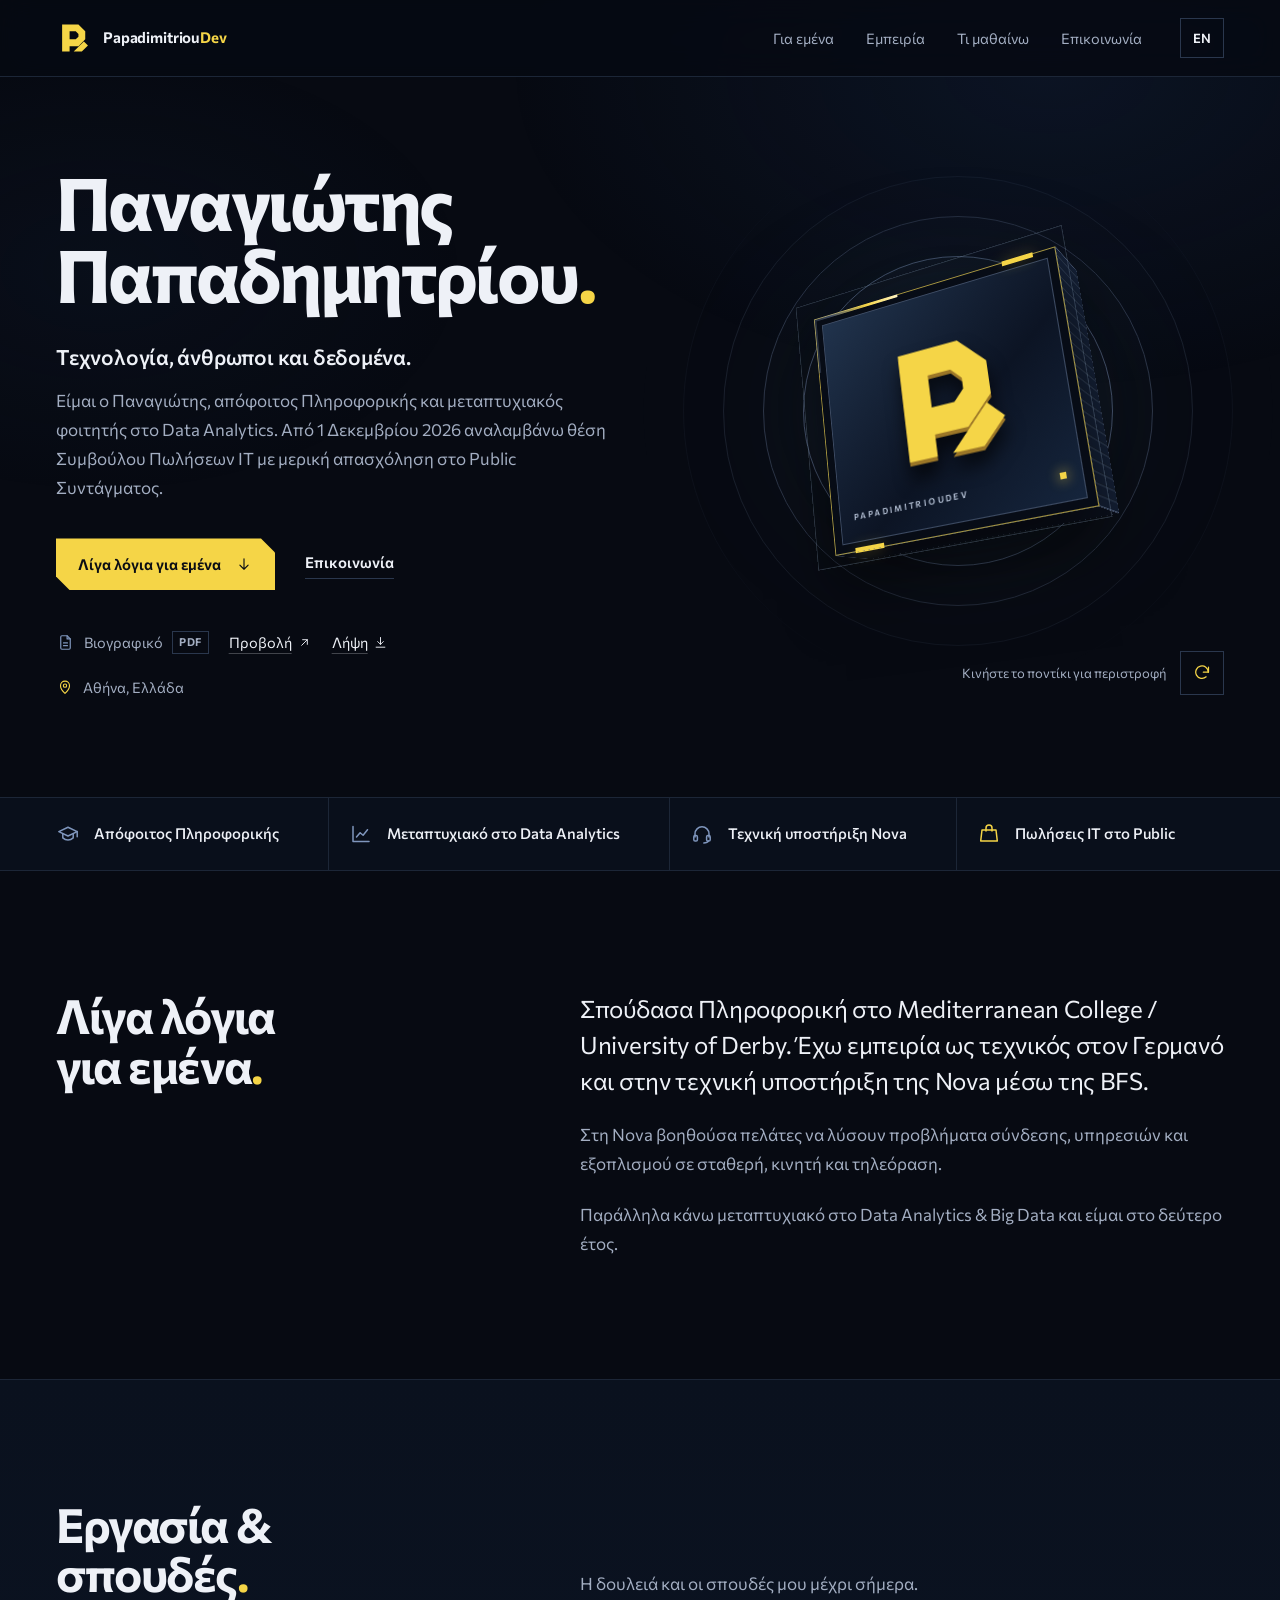
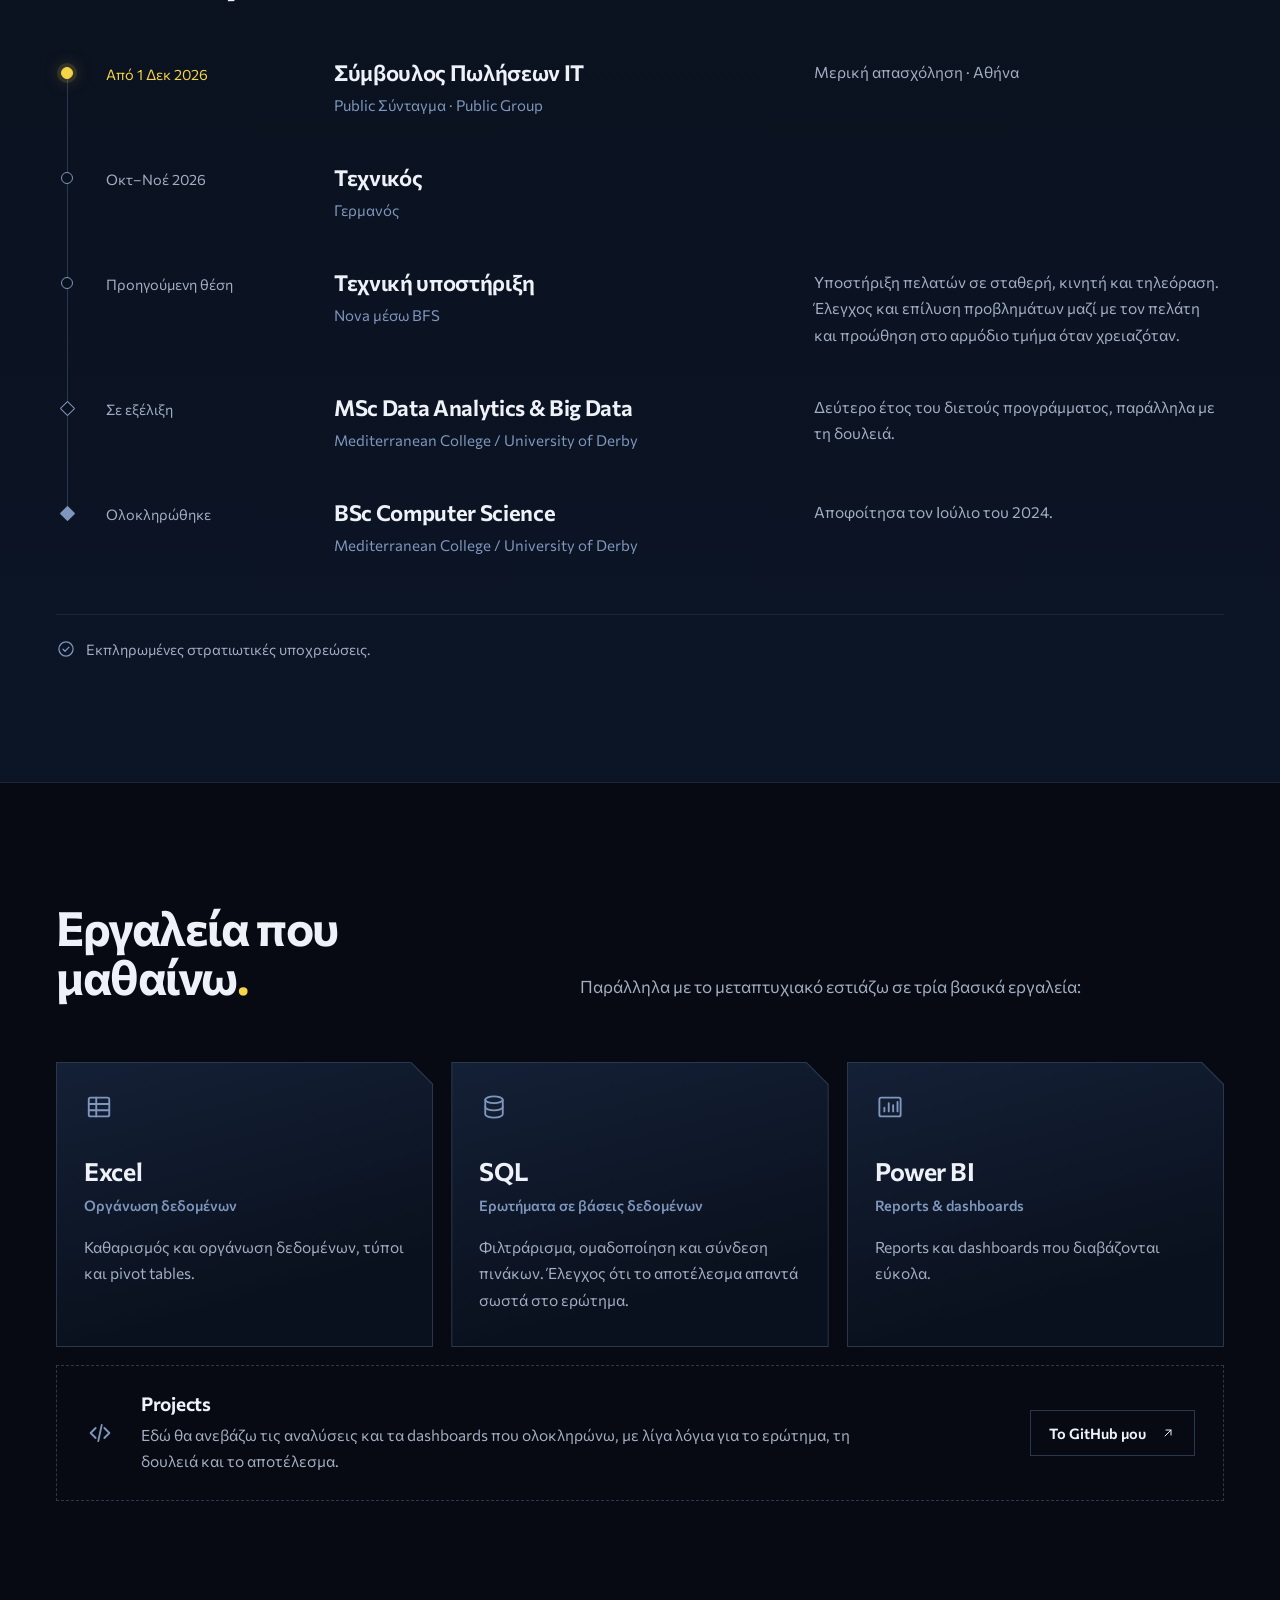
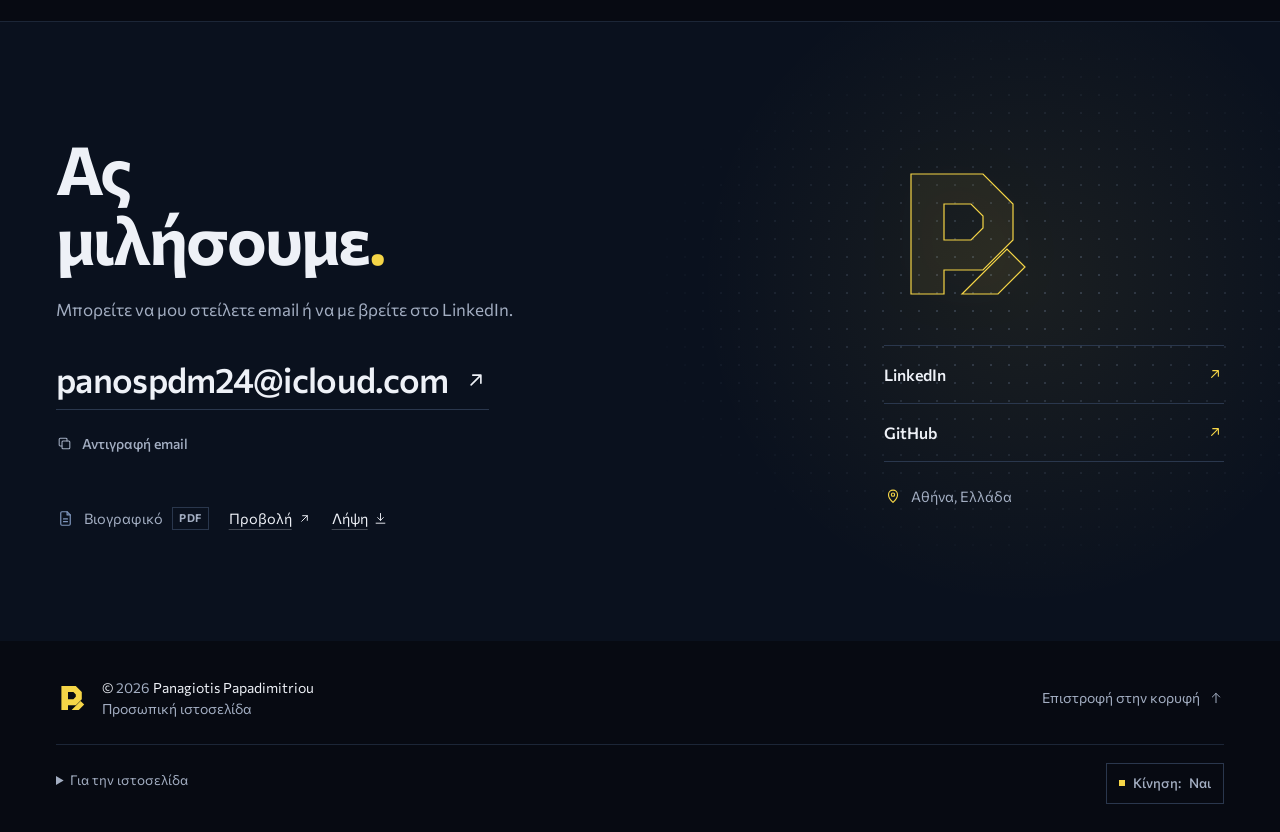
==== commit 1682a298: "Add Public Group role to website and CV" ====
--- a/el/index.html
+++ b/el/index.html
@@ -4,7 +4,7 @@
   <meta charset="utf-8">
   <meta name="viewport" content="width=device-width,initial-scale=1">
   <title>Παναγιώτης Παπαδημητρίου — Προσωπική ιστοσελίδα</title>
-  <meta name="description" content="Παναγιώτης Παπαδημητρίου: απόφοιτος Πληροφορικής, τεχνικός στον Γερμανό και μεταπτυχιακός φοιτητής στο Data Analytics.">
+  <meta name="description" content="Παναγιώτης Παπαδημητρίου: απόφοιτος Πληροφορικής και μεταπτυχιακός φοιτητής στο Data Analytics. Σύμβουλος Πωλήσεων IT στο Public Συντάγματος από 1 Δεκεμβρίου 2026.">
   <meta name="theme-color" content="#070a12">
   <link rel="canonical" href="https://papadimitrioudev.netlify.app/el/">
   <link rel="alternate" hreflang="en" href="https://papadimitrioudev.netlify.app/">
@@ -12,7 +12,7 @@
   <link rel="alternate" hreflang="x-default" href="https://papadimitrioudev.netlify.app/">
   <meta property="og:type" content="website">
   <meta property="og:title" content="Παναγιώτης Παπαδημητρίου — Προσωπική ιστοσελίδα">
-  <meta property="og:description" content="Παναγιώτης Παπαδημητρίου: απόφοιτος Πληροφορικής, τεχνικός στον Γερμανό και μεταπτυχιακός φοιτητής στο Data Analytics.">
+  <meta property="og:description" content="Παναγιώτης Παπαδημητρίου: απόφοιτος Πληροφορικής και μεταπτυχιακός φοιτητής στο Data Analytics. Σύμβουλος Πωλήσεων IT στο Public Συντάγματος από 1 Δεκεμβρίου 2026.">
   <meta property="og:url" content="https://papadimitrioudev.netlify.app/el/">
   <meta property="og:locale" content="el_GR">
   <meta property="og:image" content="https://papadimitrioudev.netlify.app/assets/social-card-v3.png">
@@ -47,7 +47,7 @@
       <div class="hero-copy">
         <h1 id="intro-title" class="reveal reveal-1">Παναγιώτης<br>Παπαδημητρίου<span class="dot">.</span></h1>
         <p class="hero-tagline reveal reveal-2">Τεχνολογία, άνθρωποι και δεδομένα.</p>
-        <p class="hero-description reveal reveal-3">Είμαι ο Παναγιώτης, απόφοιτος Πληροφορικής. Δουλεύω ως τεχνικός στον Γερμανό και κάνω μεταπτυχιακό στο Data Analytics.</p>
+        <p class="hero-description reveal reveal-3">Είμαι ο Παναγιώτης, απόφοιτος Πληροφορικής και μεταπτυχιακός φοιτητής στο Data Analytics. Από <time datetime="2026-12-01">1 Δεκεμβρίου 2026</time> αναλαμβάνω θέση Συμβούλου Πωλήσεων IT με μερική απασχόληση στο Public Συντάγματος.</p>
         <div class="hero-actions reveal reveal-4">
           <a class="button button-primary" href="#about"><span>Λίγα λόγια για εμένα</span><svg viewBox="0 0 24 24" fill="none" stroke="currentColor" stroke-width="1.5" stroke-linecap="round" stroke-linejoin="round" aria-hidden="true" focusable="false"><path d="M12 5v14M6.5 13.5 12 19l5.5-5.5"/></svg></a>
           <a class="text-link" href="#contact">Επικοινωνία</a>
@@ -96,15 +96,15 @@
         <li><svg viewBox="0 0 24 24" fill="none" stroke="currentColor" stroke-width="1.5" stroke-linecap="round" stroke-linejoin="round" aria-hidden="true" focusable="false"><path d="M2.8 9.6 12 5.2l9.2 4.4-9.2 4.4z"/><path d="M6.8 11.7v4.2c1.5 1.4 3.2 2.1 5.2 2.1s3.7-.7 5.2-2.1v-4.2"/><path d="M21.2 9.6v5.2"/></svg><span>Απόφοιτος Πληροφορικής</span></li>
         <li><svg viewBox="0 0 24 24" fill="none" stroke="currentColor" stroke-width="1.5" stroke-linecap="round" stroke-linejoin="round" aria-hidden="true" focusable="false"><path d="M4 4.5v15h16"/><path d="m7.5 15 3.6-4.3 3 2.6 4.4-5.6"/></svg><span>Μεταπτυχιακό στο Data&nbsp;Analytics</span></li>
         <li><svg viewBox="0 0 24 24" fill="none" stroke="currentColor" stroke-width="1.5" stroke-linecap="round" stroke-linejoin="round" aria-hidden="true" focusable="false"><path d="M5 15v-3.2a7 7 0 0 1 14 0V15"/><rect x="3.8" y="13.6" width="3.6" height="5.4" rx="1.3"/><rect x="16.6" y="13.6" width="3.6" height="5.4" rx="1.3"/><path d="M18.4 19c-.5 1.3-2.1 1.9-4.6 1.9"/></svg><span>Τεχνική υποστήριξη Nova</span></li>
-        <li class="is-current"><svg viewBox="0 0 24 24" fill="none" stroke="currentColor" stroke-width="1.5" stroke-linecap="round" stroke-linejoin="round" aria-hidden="true" focusable="false"><path d="M14.6 4.2a4.3 4.3 0 0 0-4.8 5.6l-5.5 5.5a1.9 1.9 0 0 0 2.7 2.7l5.5-5.5a4.3 4.3 0 0 0 5.6-4.8l-2.6 2.6-2.4-.5-.5-2.4z"/></svg><span>Τεχνικός στον Γερμανό</span></li>
+        <li class="is-current"><svg viewBox="0 0 24 24" fill="none" stroke="currentColor" stroke-width="1.5" stroke-linecap="round" stroke-linejoin="round" aria-hidden="true" focusable="false"><path d="M5 8h14l1.3 11H3.7L5 8zM9 9V6a3 3 0 0 1 6 0v3"/></svg><span>Πωλήσεις IT στο Public</span></li>
       </ul>
     </div>
 
     <section class="section container about" id="about" aria-labelledby="about-title">
       <h2 id="about-title">Λίγα λόγια<br>για εμένα<span class="dot">.</span></h2>
       <div class="about-body">
-        <p class="lead">Σπούδασα Πληροφορική στο Mediterranean College / University of Derby και σήμερα δουλεύω ως τεχνικός στον Γερμανό.</p>
-        <p>Πριν από αυτό δούλευα στην τεχνική υποστήριξη της Nova μέσω της BFS. Βοηθούσα πελάτες να λύσουν προβλήματα σύνδεσης, υπηρεσιών και εξοπλισμού σε σταθερή, κινητή και τηλεόραση.</p>
+        <p class="lead">Σπούδασα Πληροφορική στο Mediterranean College / University of Derby. Έχω εμπειρία ως τεχνικός στον Γερμανό και στην τεχνική υποστήριξη της Nova μέσω της BFS.</p>
+        <p>Στη Nova βοηθούσα πελάτες να λύσουν προβλήματα σύνδεσης, υπηρεσιών και εξοπλισμού σε σταθερή, κινητή και τηλεόραση.</p>
         <p>Παράλληλα κάνω μεταπτυχιακό στο Data Analytics &amp; Big Data και είμαι στο δεύτερο έτος.</p>
       </div>
     </section>
@@ -118,7 +118,16 @@
         <ol class="timeline">
           <li class="timeline-row is-current">
             <span class="node node-work" aria-hidden="true"></span>
-            <p class="timeline-status">Τρέχουσα θέση</p>
+            <p class="timeline-status">Από <time datetime="2026-12-01">1 Δεκ 2026</time></p>
+            <div class="timeline-role">
+              <h3>Σύμβουλος Πωλήσεων IT</h3>
+              <p>Public Σύνταγμα · Public Group</p>
+            </div>
+            <p class="timeline-text">Μερική απασχόληση · Αθήνα</p>
+          </li>
+          <li class="timeline-row">
+            <span class="node node-work" aria-hidden="true"></span>
+            <p class="timeline-status">Οκτ–Νοέ 2026</p>
             <div class="timeline-role">
               <h3>Τεχνικός</h3>
               <p>Γερμανός</p>
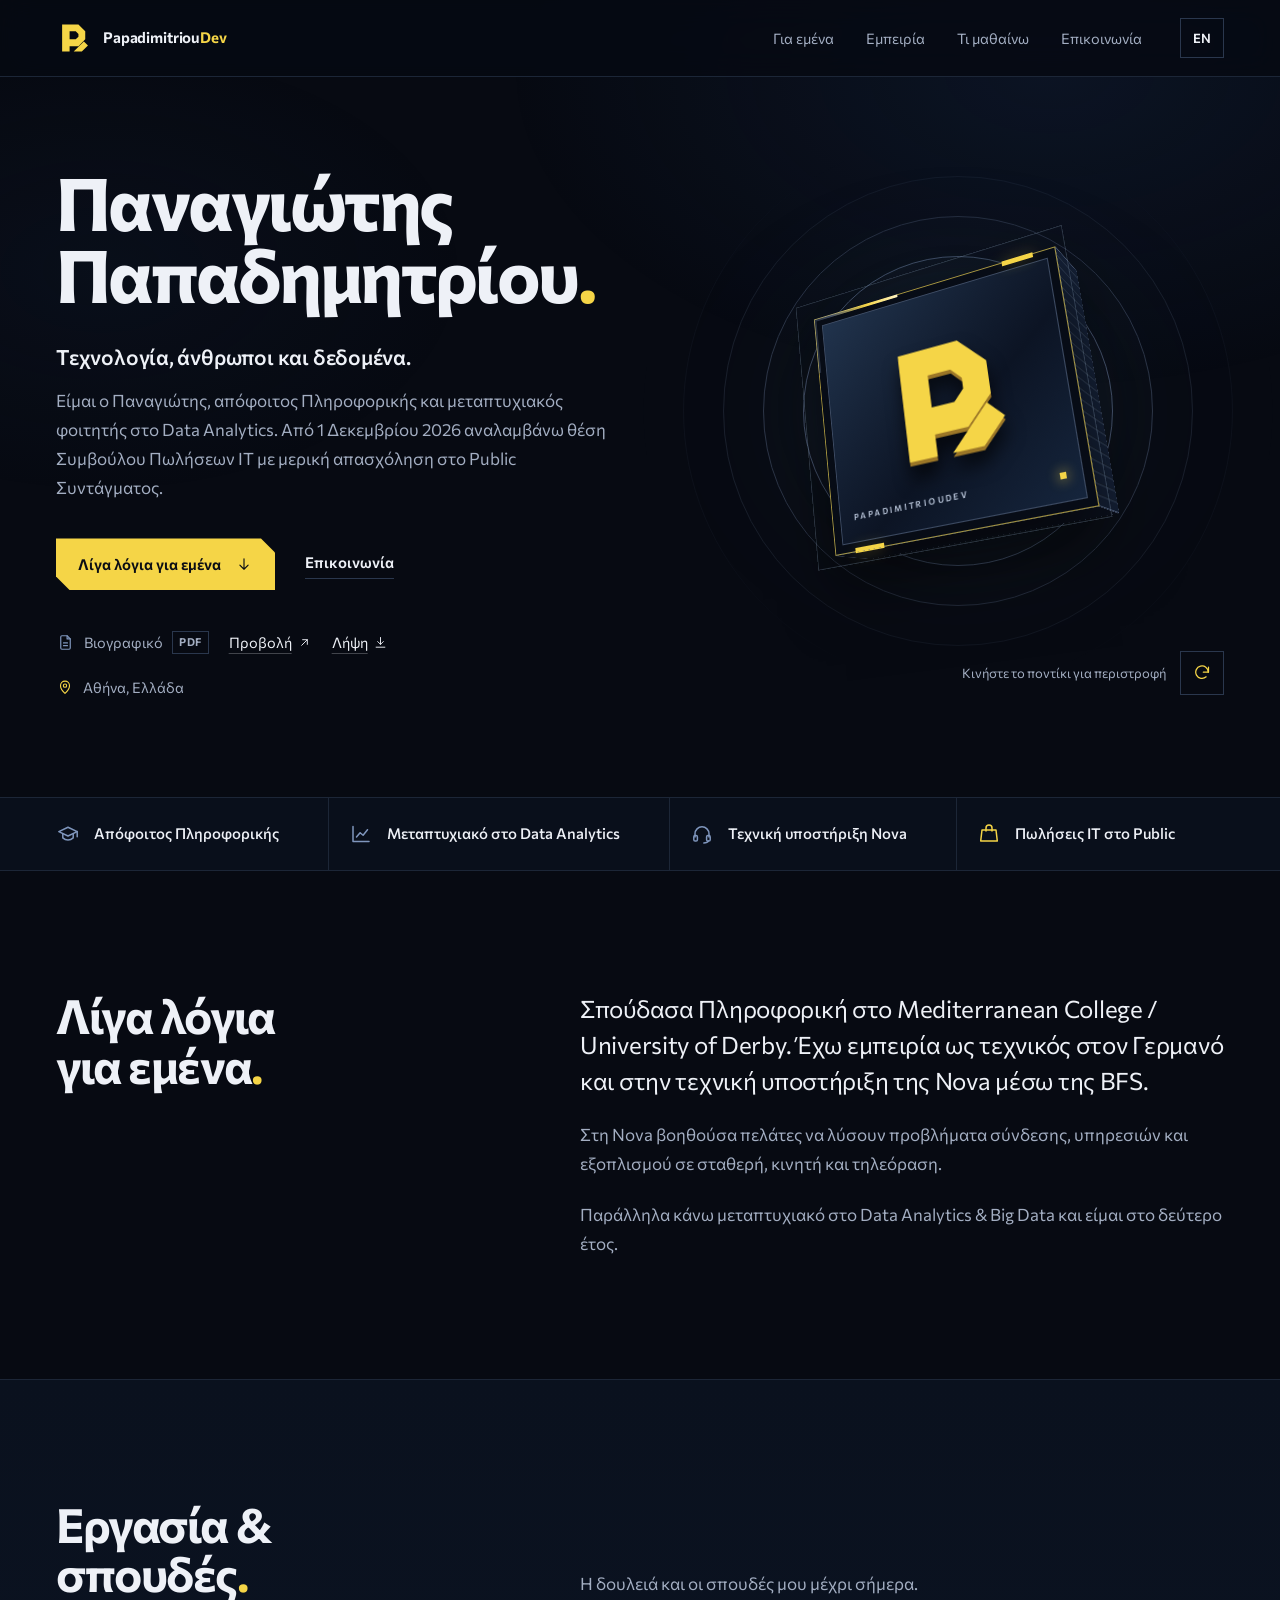
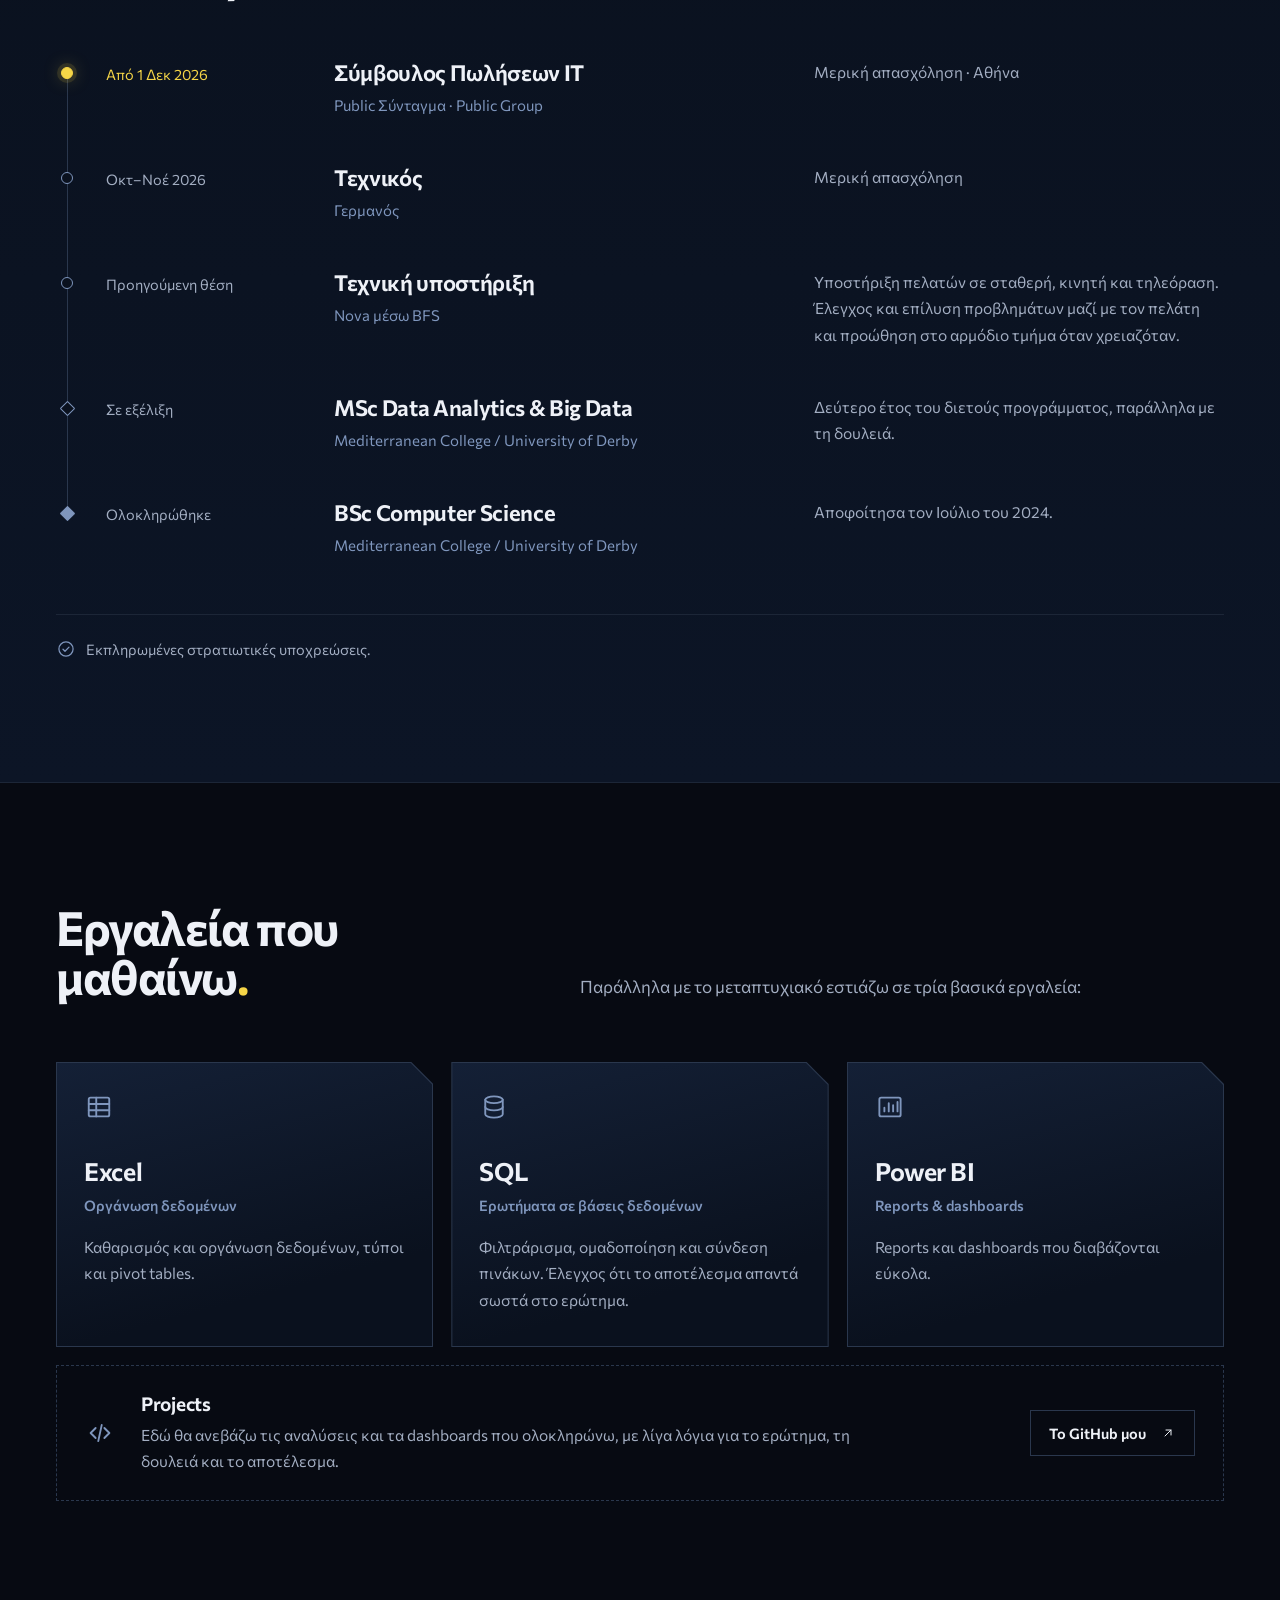
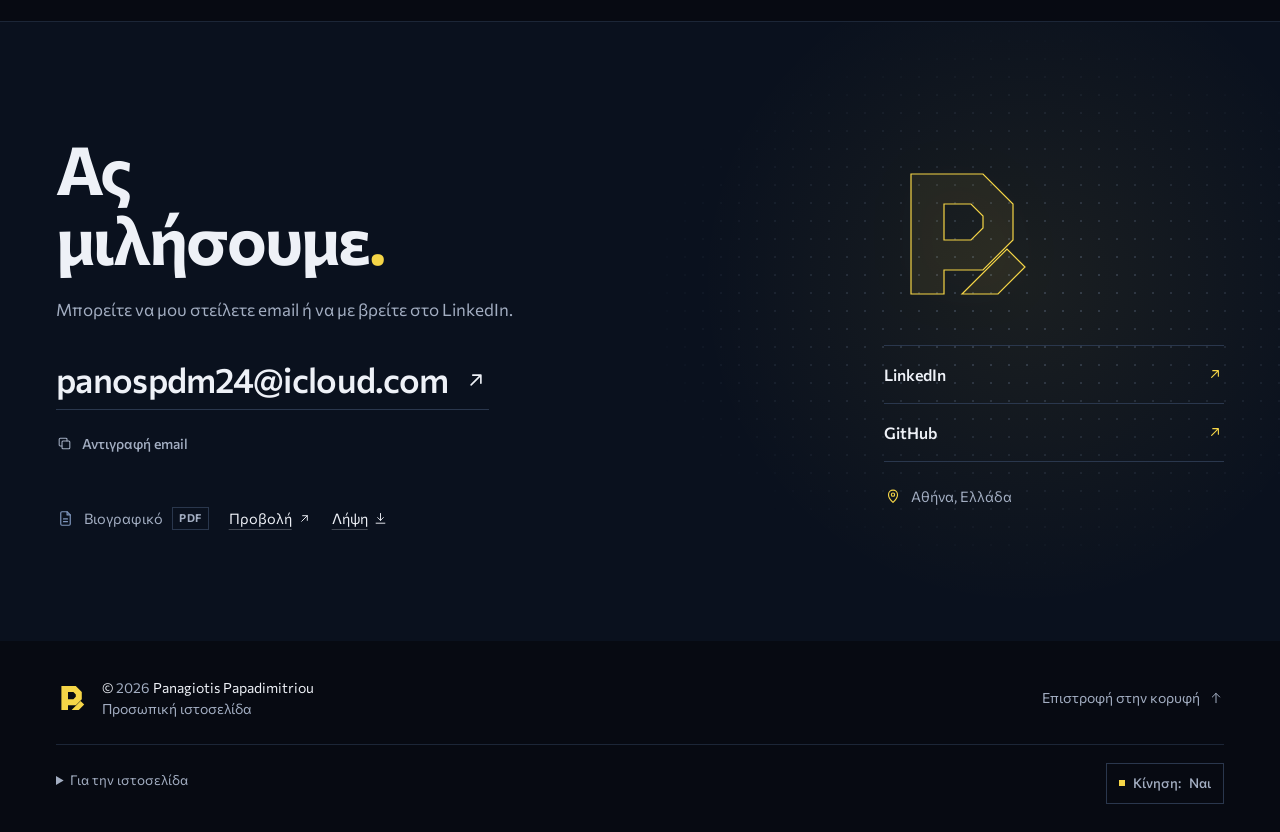
==== commit 24b62c7c: "Mark Germanos technician role as part-time" ====
--- a/el/index.html
+++ b/el/index.html
@@ -132,6 +132,7 @@
               <h3>Τεχνικός</h3>
               <p>Γερμανός</p>
             </div>
+            <p class="timeline-text">Μερική απασχόληση</p>
           </li>
           <li class="timeline-row">
             <span class="node node-work" aria-hidden="true"></span>
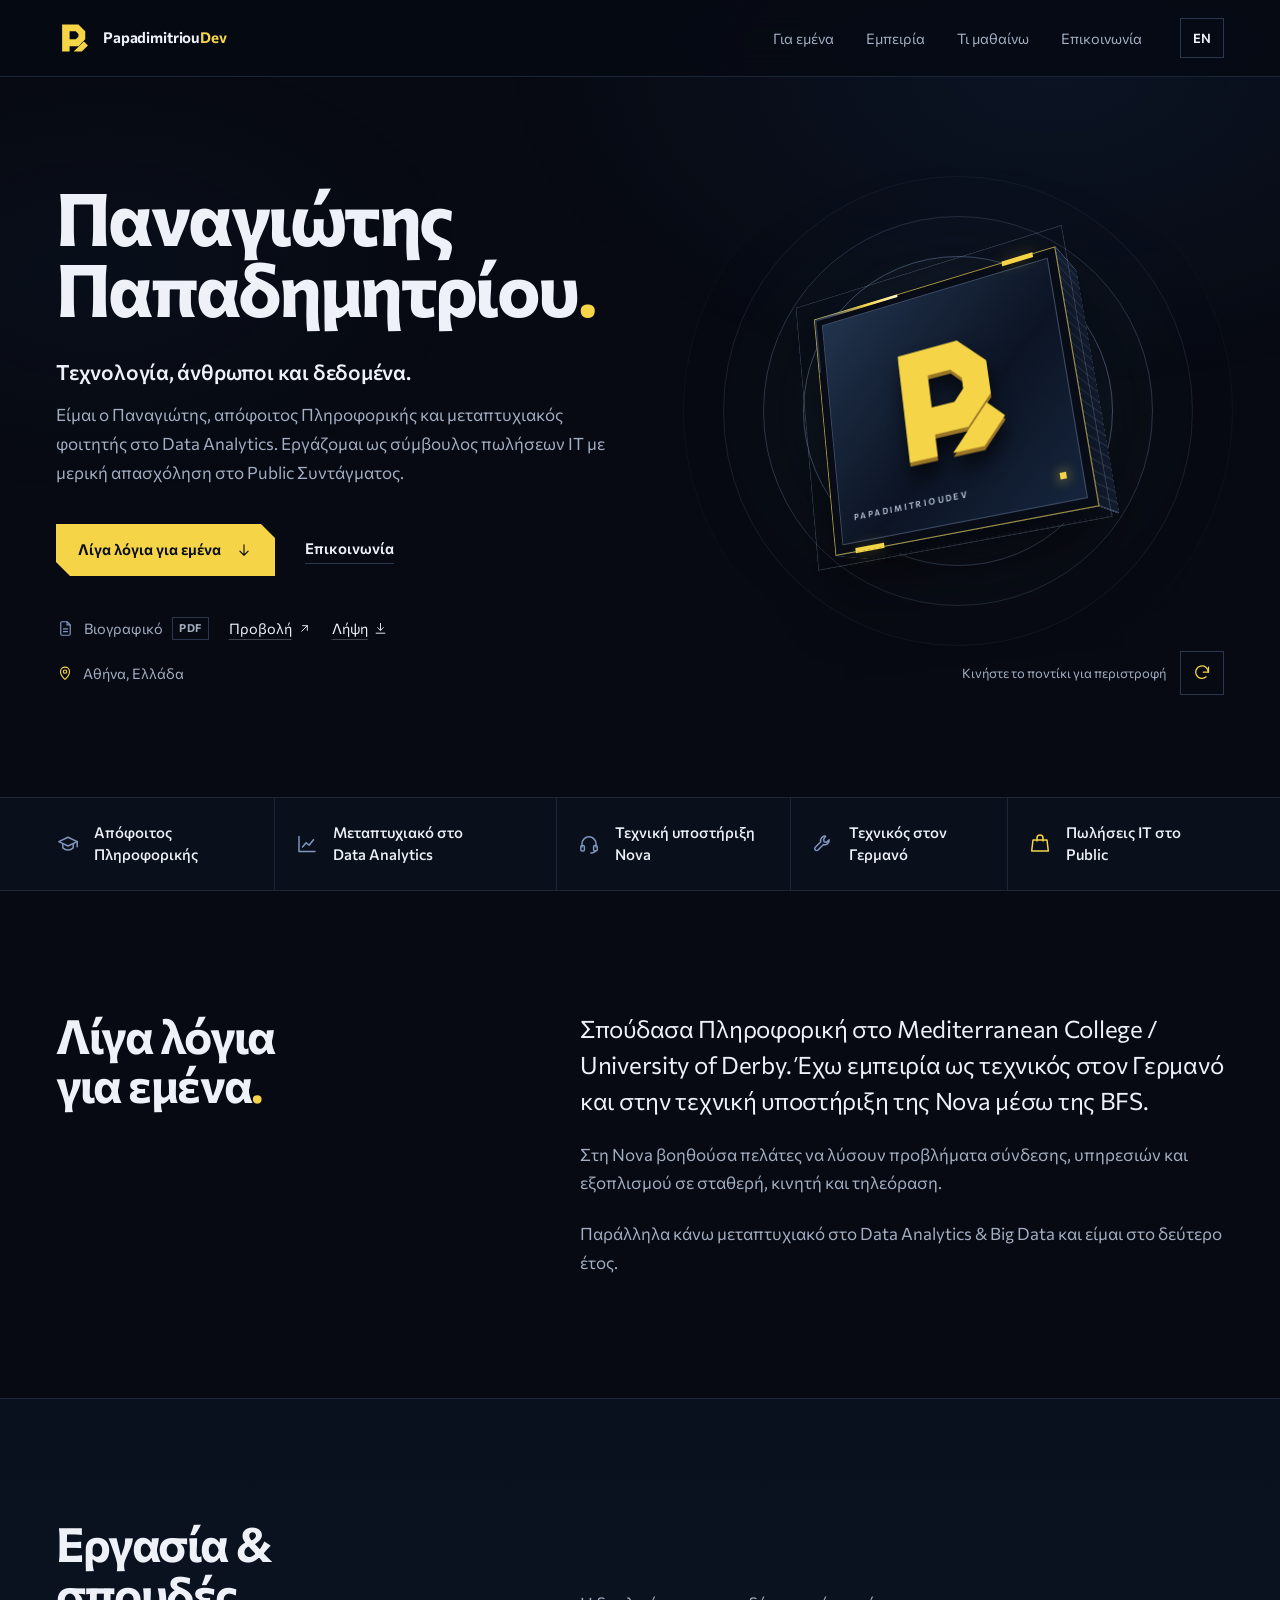
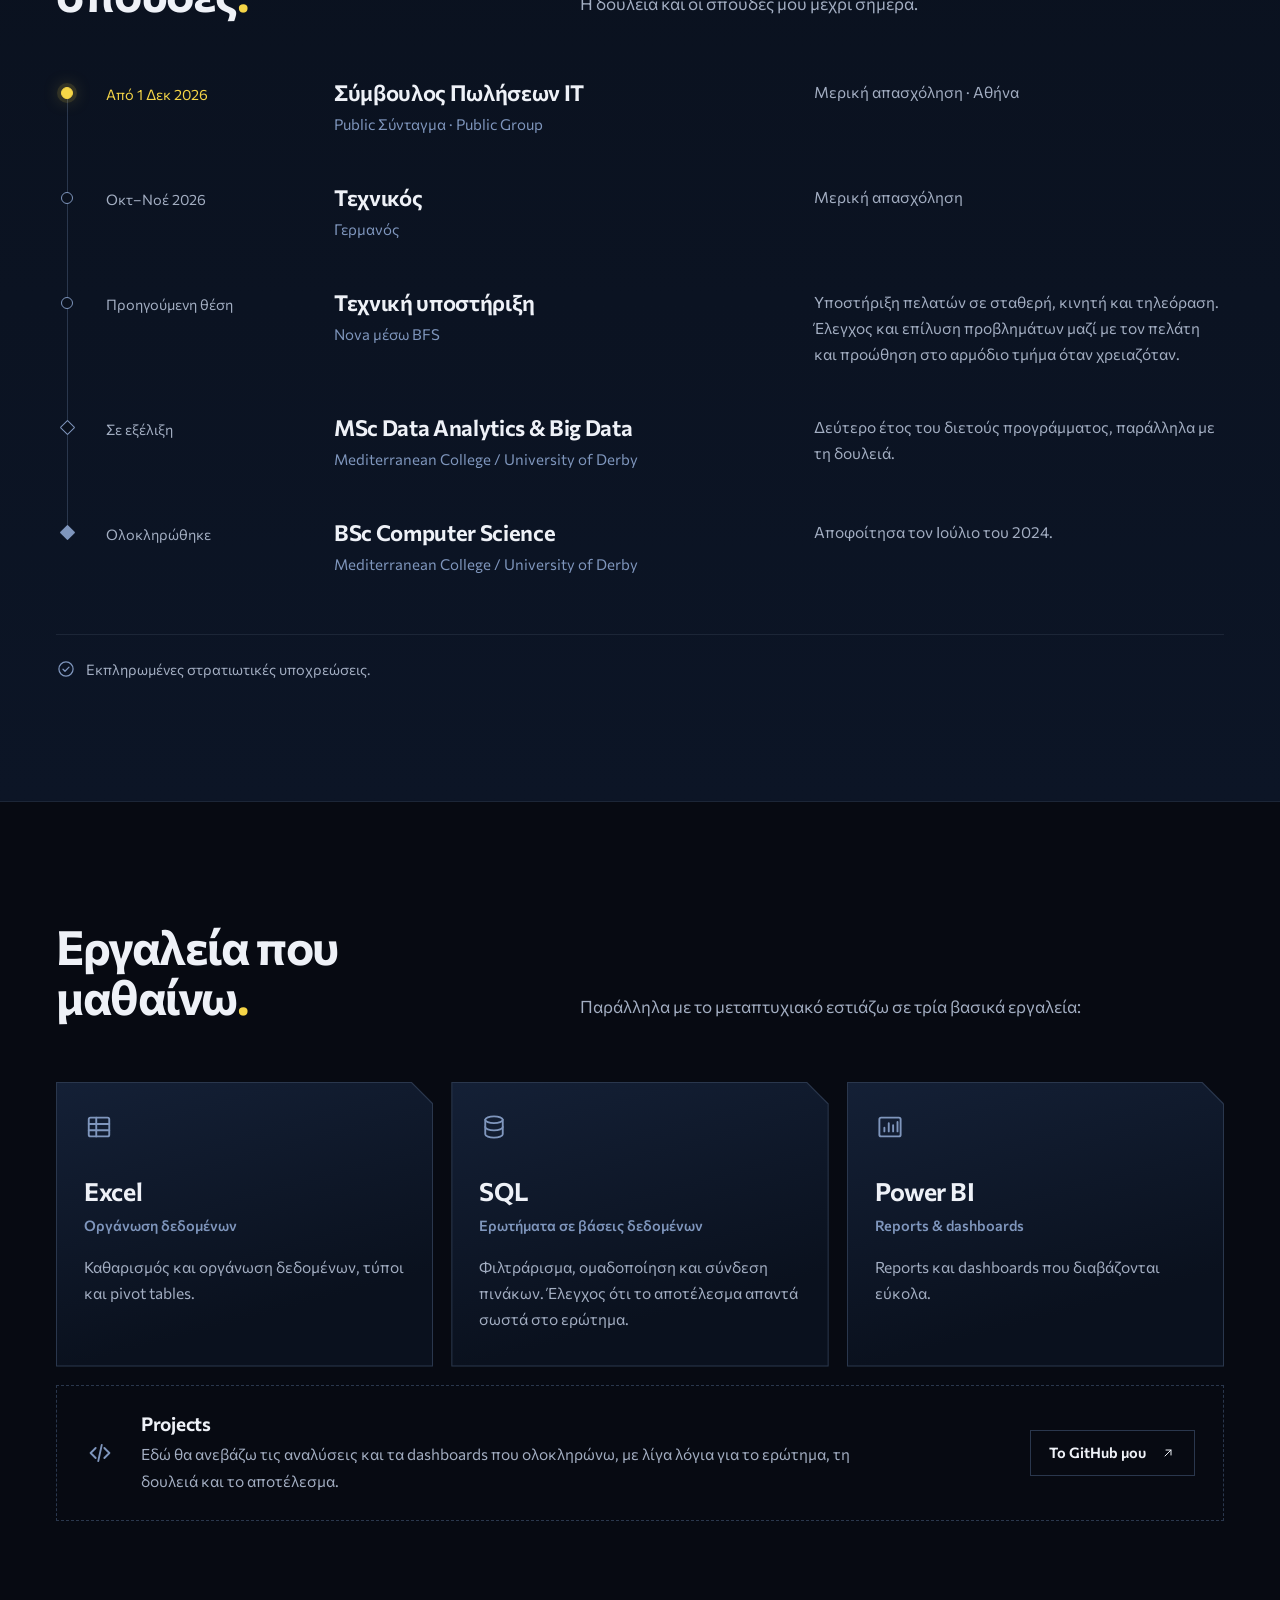
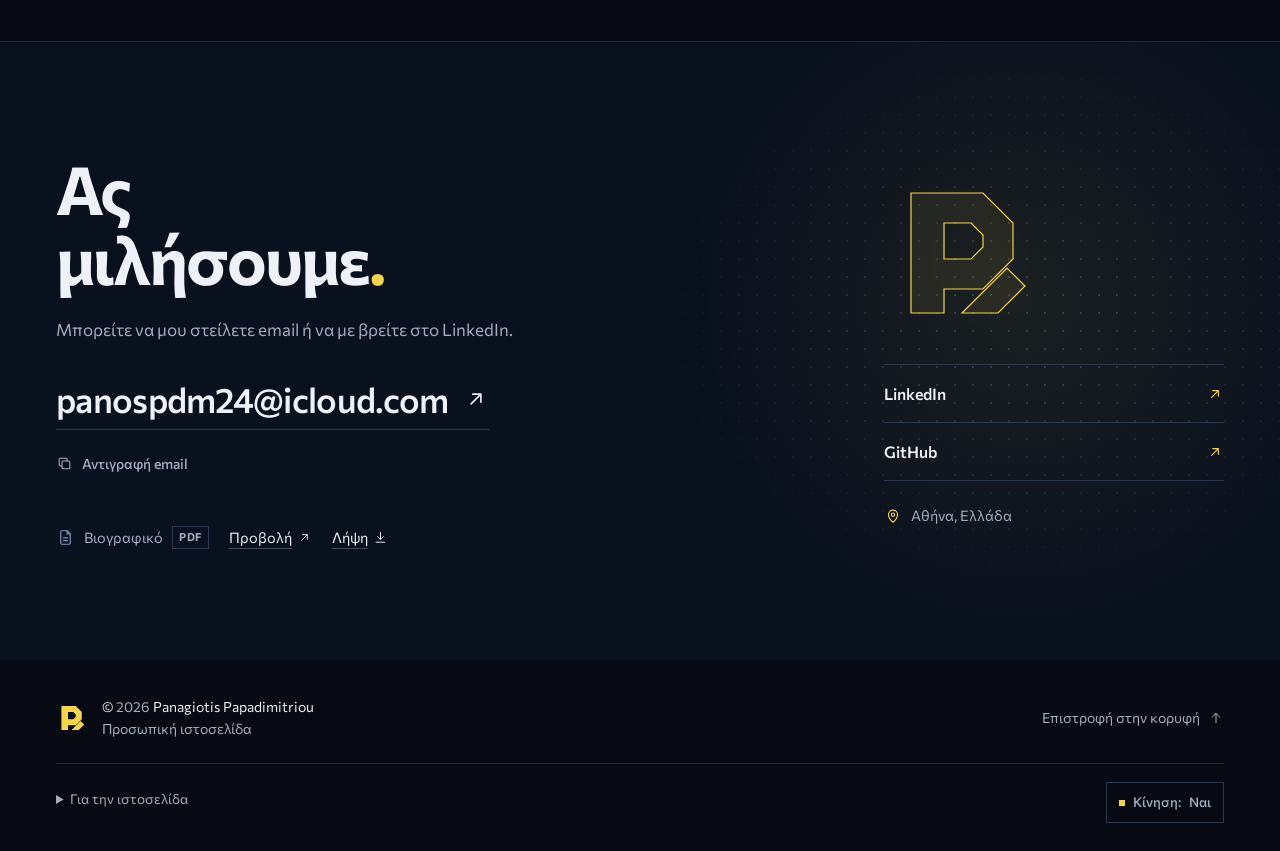
==== commit 05ba78de: "Update homepage role wording and add Germanos to highlights" ====
--- a/el/index.html
+++ b/el/index.html
@@ -4,7 +4,7 @@
   <meta charset="utf-8">
   <meta name="viewport" content="width=device-width,initial-scale=1">
   <title>Παναγιώτης Παπαδημητρίου — Προσωπική ιστοσελίδα</title>
-  <meta name="description" content="Παναγιώτης Παπαδημητρίου: απόφοιτος Πληροφορικής και μεταπτυχιακός φοιτητής στο Data Analytics. Σύμβουλος Πωλήσεων IT στο Public Συντάγματος από 1 Δεκεμβρίου 2026.">
+  <meta name="description" content="Παναγιώτης Παπαδημητρίου: απόφοιτος Πληροφορικής, μεταπτυχιακός φοιτητής στο Data Analytics και σύμβουλος πωλήσεων IT με μερική απασχόληση στο Public Συντάγματος.">
   <meta name="theme-color" content="#070a12">
   <link rel="canonical" href="https://papadimitrioudev.netlify.app/el/">
   <link rel="alternate" hreflang="en" href="https://papadimitrioudev.netlify.app/">
@@ -12,7 +12,7 @@
   <link rel="alternate" hreflang="x-default" href="https://papadimitrioudev.netlify.app/">
   <meta property="og:type" content="website">
   <meta property="og:title" content="Παναγιώτης Παπαδημητρίου — Προσωπική ιστοσελίδα">
-  <meta property="og:description" content="Παναγιώτης Παπαδημητρίου: απόφοιτος Πληροφορικής και μεταπτυχιακός φοιτητής στο Data Analytics. Σύμβουλος Πωλήσεων IT στο Public Συντάγματος από 1 Δεκεμβρίου 2026.">
+  <meta property="og:description" content="Παναγιώτης Παπαδημητρίου: απόφοιτος Πληροφορικής, μεταπτυχιακός φοιτητής στο Data Analytics και σύμβουλος πωλήσεων IT με μερική απασχόληση στο Public Συντάγματος.">
   <meta property="og:url" content="https://papadimitrioudev.netlify.app/el/">
   <meta property="og:locale" content="el_GR">
   <meta property="og:image" content="https://papadimitrioudev.netlify.app/assets/social-card-v3.png">
@@ -25,7 +25,7 @@
   <link rel="apple-touch-icon" href="../assets/apple-touch-icon-pdm.png">
   <link rel="preload" href="../assets/fonts/commissioner-greek.woff2" as="font" type="font/woff2" crossorigin>
   <link rel="preload" href="../assets/fonts/commissioner-latin.woff2" as="font" type="font/woff2" crossorigin>
-  <link rel="stylesheet" href="../assets/styles.4483b2efa563.css">
+  <link rel="stylesheet" href="../assets/styles.7972e7e29c5b.css">
   <script src="../assets/site.f7cbbc230e9a.js" defer></script>
 </head>
 <body id="top">
@@ -47,7 +47,7 @@
       <div class="hero-copy">
         <h1 id="intro-title" class="reveal reveal-1">Παναγιώτης<br>Παπαδημητρίου<span class="dot">.</span></h1>
         <p class="hero-tagline reveal reveal-2">Τεχνολογία, άνθρωποι και δεδομένα.</p>
-        <p class="hero-description reveal reveal-3">Είμαι ο Παναγιώτης, απόφοιτος Πληροφορικής και μεταπτυχιακός φοιτητής στο Data Analytics. Από <time datetime="2026-12-01">1 Δεκεμβρίου 2026</time> αναλαμβάνω θέση Συμβούλου Πωλήσεων IT με μερική απασχόληση στο Public Συντάγματος.</p>
+        <p class="hero-description reveal reveal-3">Είμαι ο Παναγιώτης, απόφοιτος Πληροφορικής και μεταπτυχιακός φοιτητής στο Data Analytics. Εργάζομαι ως σύμβουλος πωλήσεων IT με μερική απασχόληση στο Public Συντάγματος.</p>
         <div class="hero-actions reveal reveal-4">
           <a class="button button-primary" href="#about"><span>Λίγα λόγια για εμένα</span><svg viewBox="0 0 24 24" fill="none" stroke="currentColor" stroke-width="1.5" stroke-linecap="round" stroke-linejoin="round" aria-hidden="true" focusable="false"><path d="M12 5v14M6.5 13.5 12 19l5.5-5.5"/></svg></a>
           <a class="text-link" href="#contact">Επικοινωνία</a>
@@ -96,6 +96,7 @@
         <li><svg viewBox="0 0 24 24" fill="none" stroke="currentColor" stroke-width="1.5" stroke-linecap="round" stroke-linejoin="round" aria-hidden="true" focusable="false"><path d="M2.8 9.6 12 5.2l9.2 4.4-9.2 4.4z"/><path d="M6.8 11.7v4.2c1.5 1.4 3.2 2.1 5.2 2.1s3.7-.7 5.2-2.1v-4.2"/><path d="M21.2 9.6v5.2"/></svg><span>Απόφοιτος Πληροφορικής</span></li>
         <li><svg viewBox="0 0 24 24" fill="none" stroke="currentColor" stroke-width="1.5" stroke-linecap="round" stroke-linejoin="round" aria-hidden="true" focusable="false"><path d="M4 4.5v15h16"/><path d="m7.5 15 3.6-4.3 3 2.6 4.4-5.6"/></svg><span>Μεταπτυχιακό στο Data&nbsp;Analytics</span></li>
         <li><svg viewBox="0 0 24 24" fill="none" stroke="currentColor" stroke-width="1.5" stroke-linecap="round" stroke-linejoin="round" aria-hidden="true" focusable="false"><path d="M5 15v-3.2a7 7 0 0 1 14 0V15"/><rect x="3.8" y="13.6" width="3.6" height="5.4" rx="1.3"/><rect x="16.6" y="13.6" width="3.6" height="5.4" rx="1.3"/><path d="M18.4 19c-.5 1.3-2.1 1.9-4.6 1.9"/></svg><span>Τεχνική υποστήριξη Nova</span></li>
+        <li><svg viewBox="0 0 24 24" fill="none" stroke="currentColor" stroke-width="1.5" stroke-linecap="round" stroke-linejoin="round" aria-hidden="true" focusable="false"><path d="M14.6 4.2a4.3 4.3 0 0 0-4.8 5.6l-5.5 5.5a1.9 1.9 0 0 0 2.7 2.7l5.5-5.5a4.3 4.3 0 0 0 5.6-4.8l-2.6 2.6-2.4-.5-.5-2.4z"/></svg><span>Τεχνικός στον Γερμανό</span></li>
         <li class="is-current"><svg viewBox="0 0 24 24" fill="none" stroke="currentColor" stroke-width="1.5" stroke-linecap="round" stroke-linejoin="round" aria-hidden="true" focusable="false"><path d="M5 8h14l1.3 11H3.7L5 8zM9 9V6a3 3 0 0 1 6 0v3"/></svg><span>Πωλήσεις IT στο Public</span></li>
       </ul>
     </div>
--- a/assets/styles.7972e7e29c5b.css
+++ b/assets/styles.7972e7e29c5b.css
@@ -0,0 +1,726 @@
+/*
+  PapadimitriouDev — personal website styles.
+  Typeface: Commissioner by Kostas Bartsokas (SIL Open Font License, see assets/fonts/OFL.txt).
+  Several effects are adapted from Magic UI components (MIT licence, magicui.design):
+  Blur Fade, Ripple, Border Beam, Shiny Button, Magic Card, Animated Beam,
+  Pulsating ripple, Scroll Progress and Dot Pattern. They are rebuilt here in plain CSS/JS.
+*/
+
+/* ---------- Fonts ---------- */
+@font-face {
+  font-family: 'Commissioner';
+  src: url('fonts/commissioner-latin.woff2') format('woff2');
+  font-weight: 100 900;
+  font-style: normal;
+  font-display: swap;
+  unicode-range: U+0000-00FF, U+0131, U+0152-0153, U+02BB-02BC, U+02C6, U+02DA, U+02DC, U+0304, U+0308, U+0329, U+2000-206F, U+20AC, U+2122, U+2191, U+2193, U+2212, U+2215, U+FEFF, U+FFFD;
+}
+@font-face {
+  font-family: 'Commissioner';
+  src: url('fonts/commissioner-greek.woff2') format('woff2');
+  font-weight: 100 900;
+  font-style: normal;
+  font-display: swap;
+  unicode-range: U+0370-0377, U+037A-037F, U+0384-038A, U+038C, U+038E-03A1, U+03A3-03FF;
+}
+
+/* ---------- Tokens ---------- */
+:root {
+  color-scheme: dark;
+  --night: #070a12;
+  --deep: #0a111e;
+  --surface: #0f1829;
+  --surface-2: #142036;
+  --paper: #eef1f7;
+  --mist: #a3aec2;
+  --steel: #7f96bd;
+  --signal: #f5d547;
+  --line: #1c2637;
+  --line-strong: #2a374d;
+  --font: 'Commissioner', 'Segoe UI', system-ui, -apple-system, Arial, sans-serif;
+  --ease-out: cubic-bezier(.2, .7, .2, 1);
+  --gutter: 56px;
+  --header: 76px;
+  --cut: 14px;
+}
+
+/* ---------- Base ---------- */
+*, *::before, *::after { box-sizing: border-box; }
+html { scroll-padding-top: calc(var(--header) + 20px); -webkit-text-size-adjust: 100%; }
+body {
+  margin: 0;
+  background: var(--night);
+  color: var(--paper);
+  font: 400 16.5px/1.7 var(--font);
+  -webkit-font-smoothing: antialiased;
+  text-rendering: optimizeLegibility;
+}
+body::before {
+  content: '';
+  position: fixed;
+  inset: 0;
+  z-index: -1;
+  pointer-events: none;
+  background:
+    radial-gradient(ellipse 60% 50% at 82% 8%, #1a325a40, transparent 70%),
+    radial-gradient(ellipse 40% 35% at 8% 30%, #12213b33, transparent 70%);
+}
+a { color: inherit; text-decoration: none; }
+button { font: inherit; color: inherit; cursor: pointer; border-radius: 0; }
+button, a { -webkit-tap-highlight-color: transparent; touch-action: manipulation; }
+[hidden] { display: none !important; }
+svg { display: block; flex-shrink: 0; }
+p, h1, h2, h3, ul, ol { margin: 0; }
+::selection { color: var(--night); background: var(--signal); }
+:focus-visible { outline: 2px solid var(--signal); outline-offset: 4px; }
+section:focus, li:focus { outline: none; }
+
+h1, h2, h3 { line-height: 1.05; text-wrap: balance; font-variation-settings: 'FLAR' 100; }
+h1 { font-size: clamp(46px, 5.7vw, 84px); font-weight: 720; letter-spacing: -.035em; line-height: .98; }
+h2 { font-size: clamp(34px, 3.7vw, 52px); font-weight: 680; letter-spacing: -.03em; }
+h3 { font-size: 22px; font-weight: 640; letter-spacing: -.015em; line-height: 1.25; font-variation-settings: 'FLAR' 60; }
+.dot { color: var(--signal); }
+
+.container { width: min(1240px, calc(100% - 2 * var(--gutter))); margin-inline: auto; }
+.section { padding-block: 120px; }
+.skip-link { position: fixed; top: -80px; left: 20px; z-index: 40; padding: 12px 18px; background: var(--signal); color: var(--night); font-weight: 600; }
+.skip-link:focus { top: 12px; }
+
+/* ---------- Header ---------- */
+.site-header {
+  position: sticky;
+  top: 0;
+  z-index: 20;
+  background: #070a12d9;
+  border-bottom: 1px solid var(--line);
+  backdrop-filter: saturate(140%) blur(16px);
+  -webkit-backdrop-filter: saturate(140%) blur(16px);
+}
+.nav-bar { display: flex; align-items: center; gap: 24px; min-height: var(--header); }
+.brand { display: flex; align-items: center; gap: 13px; }
+.brand-mark { display: block; width: 34px; color: var(--signal); }
+.brand-mark .pdm-logo { width: 100%; aspect-ratio: 1; }
+.brand-name { font-size: 15px; font-weight: 650; letter-spacing: -.01em; }
+.brand-name span { color: var(--signal); }
+.nav-links { display: flex; gap: 4px; margin-left: auto; }
+.nav-links a { position: relative; padding: 10px 14px; font-size: 14.5px; color: var(--mist); transition: color .2s; }
+.nav-links a:hover, .nav-links a[aria-current] { color: var(--paper); }
+.nav-links a[aria-current]::after {
+  content: '';
+  position: absolute;
+  left: 50%;
+  bottom: 3px;
+  width: 5px;
+  height: 5px;
+  margin-left: -2.5px;
+  background: var(--signal);
+}
+.nav-actions { display: flex; align-items: center; gap: 10px; }
+.language {
+  display: grid;
+  place-items: center;
+  min-width: 44px;
+  min-height: 40px;
+  padding: 0 10px;
+  border: 1px solid var(--line-strong);
+  font-size: 13px;
+  font-weight: 600;
+  letter-spacing: .02em;
+  transition: border-color .2s, color .2s;
+}
+.language:hover { border-color: var(--signal); color: var(--signal); }
+.menu-toggle {
+  display: none;
+  align-items: center;
+  gap: 10px;
+  min-height: 40px;
+  padding: 0 12px;
+  border: 1px solid var(--line-strong);
+  background: transparent;
+  font-size: 13px;
+  font-weight: 600;
+}
+.menu-toggle i { width: 14px; height: 7px; border-block: 1.5px solid currentColor; }
+/* Scroll Progress (Magic UI): a thin line under the header follows the reading position. */
+.scroll-progress {
+  position: absolute;
+  left: 0;
+  right: 0;
+  bottom: -1px;
+  height: 2px;
+  background: linear-gradient(90deg, var(--steel), var(--signal));
+  transform: scaleX(var(--progress, 0));
+  transform-origin: left center;
+}
+
+/* ---------- Buttons and links ---------- */
+.button {
+  position: relative;
+  isolation: isolate;
+  overflow: hidden;
+  display: inline-flex;
+  align-items: center;
+  gap: 14px;
+  min-height: 52px;
+  padding: 0 22px;
+  font-size: 15px;
+  font-weight: 620;
+  transition: transform .25s var(--ease-out), background-color .25s, border-color .2s, color .2s;
+}
+.button svg { width: 18px; height: 18px; }
+.button-primary {
+  background: var(--signal);
+  color: #0a0d14;
+  clip-path: polygon(0 0, calc(100% - var(--cut)) 0, 100% var(--cut), 100% 100%, var(--cut) 100%, 0 calc(100% - var(--cut)));
+}
+.button-primary:hover { background: #ffe066; transform: translateY(-2px); }
+.button-primary:focus-visible { clip-path: none; }
+/* Shiny Button (Magic UI): a band of light sweeps across when the button is hovered or focused. */
+.button-primary::after {
+  content: '';
+  position: absolute;
+  inset: 0;
+  z-index: -1;
+  background: linear-gradient(105deg, transparent 32%, #ffffffb3 50%, transparent 68%);
+  transform: translateX(-130%);
+}
+.button-primary:hover::after, .button-primary:focus-visible::after { transform: translateX(130%); transition: transform 1s cubic-bezier(.4, 0, .2, 1); }
+.button-ghost { min-height: 46px; padding: 0 18px; border: 1px solid var(--line-strong); font-size: 14.5px; white-space: nowrap; }
+.button-ghost svg { width: 16px; height: 16px; }
+.button-ghost:hover { border-color: var(--signal); color: var(--signal); }
+.text-link {
+  padding-bottom: 3px;
+  font-size: 15px;
+  font-weight: 600;
+  background: linear-gradient(var(--line-strong), var(--line-strong)) 0 100% / 100% 1px no-repeat,
+              linear-gradient(var(--signal), var(--signal)) 0 100% / 0 1px no-repeat;
+  transition: color .2s, background-size .35s var(--ease-out);
+}
+.text-link:hover { color: var(--signal); background-size: 100% 1px, 100% 1px; }
+
+/* ---------- Hero ---------- */
+.hero {
+  display: grid;
+  grid-template-columns: minmax(0, 1.05fr) minmax(0, .95fr);
+  align-items: center;
+  gap: 48px;
+  min-height: min(720px, calc(100svh - var(--header)));
+  padding-block: 64px 72px;
+}
+.hero-copy { position: relative; z-index: 2; min-width: 0; }
+.hero-tagline { margin-top: 30px; font-size: 21px; font-weight: 560; letter-spacing: -.01em; font-variation-settings: 'FLAR' 60; }
+.hero-description { max-width: 33em; margin-top: 12px; color: var(--mist); font-size: 17px; }
+.hero-actions { display: flex; flex-wrap: wrap; align-items: center; gap: 16px 30px; margin-top: 36px; }
+.hero-meta { display: grid; gap: 14px; justify-items: start; margin-top: 34px; }
+.cv-links { display: flex; flex-wrap: wrap; align-items: center; gap: 8px 20px; font-size: 14.5px; }
+.cv-label { display: inline-flex; align-items: center; gap: 9px; color: var(--mist); }
+.cv-label svg { width: 19px; height: 19px; color: var(--steel); }
+.file-badge { padding: 1px 6px; border: 1px solid var(--line-strong); font-size: 11px; font-weight: 650; letter-spacing: .05em; }
+.cv-links a {
+  display: inline-flex;
+  align-items: center;
+  gap: 5px;
+  padding-block: 6px;
+  text-decoration: underline;
+  text-decoration-color: #eef1f740;
+  text-underline-offset: 5px;
+  transition: color .2s, text-decoration-color .2s;
+}
+.cv-links a svg { width: 15px; height: 15px; }
+.cv-links a:hover { color: var(--signal); text-decoration-color: currentColor; }
+.location { display: inline-flex; align-items: center; gap: 9px; color: var(--mist); font-size: 14.5px; }
+.location svg { width: 18px; height: 18px; color: var(--signal); }
+
+/* Blur Fade (Magic UI): the introduction appears once, on page load. */
+@keyframes blur-fade { from { opacity: 0; filter: blur(8px); transform: translateY(12px); } to { opacity: 1; filter: blur(0); transform: none; } }
+@keyframes scene-in { from { opacity: 0; transform: scale(.94); } to { opacity: 1; transform: none; } }
+.reveal { animation: blur-fade .8s var(--ease-out) both; }
+.reveal-1 { animation-delay: .05s; }
+.reveal-2 { animation-delay: .2s; }
+.reveal-3 { animation-delay: .3s; }
+.reveal-4 { animation-delay: .4s; }
+.reveal-5 { animation-delay: .5s; }
+.reveal-scene { animation: scene-in 1.2s var(--ease-out) .2s both; }
+
+/* ---------- Emblem scene ---------- */
+.identity { position: relative; min-width: 0; }
+.identity-art { position: relative; height: 480px; perspective: 900px; isolation: isolate; }
+/* Ripple (Magic UI): rings around the emblem, like a signal going out. */
+.ripple {
+  position: absolute;
+  inset: -6% -10%;
+  overflow: hidden;
+  pointer-events: none;
+  -webkit-mask-image: radial-gradient(closest-side, #000 45%, transparent 100%);
+  mask-image: radial-gradient(closest-side, #000 45%, transparent 100%);
+}
+.ripple span {
+  position: absolute;
+  top: 50%;
+  left: 50%;
+  width: var(--size);
+  height: var(--size);
+  border: 1px solid #8ea6cf;
+  border-radius: 50%;
+  background: #7f96bd0d;
+  opacity: var(--alpha);
+  transform: translate(-50%, -50%) scale(1);
+  animation: ripple 3.6s ease infinite;
+  animation-delay: var(--delay);
+}
+.ripple span:nth-child(1) { --size: 230px; --alpha: .62; --delay: 0s; }
+.ripple span:nth-child(2) { --size: 310px; --alpha: .5; --delay: .2s; }
+.ripple span:nth-child(3) { --size: 390px; --alpha: .38; --delay: .4s; }
+.ripple span:nth-child(4) { --size: 470px; --alpha: .28; --delay: .6s; }
+.ripple span:nth-child(5) { --size: 550px; --alpha: .19; --delay: .8s; }
+.ripple span:nth-child(6) { --size: 630px; --alpha: .12; --delay: 1s; }
+@keyframes ripple {
+  0%, 100% { transform: translate(-50%, -50%) scale(1); }
+  50% { transform: translate(-50%, -50%) scale(.92); }
+}
+.scene-aura {
+  position: absolute;
+  inset: 22%;
+  background: radial-gradient(closest-side, #f5d5471f, #2c558f30 55%, transparent);
+  filter: blur(24px);
+}
+.scene-float {
+  position: absolute;
+  top: 50%;
+  left: 50%;
+  width: 270px;
+  height: 250px;
+  margin: -125px 0 0 -135px;
+  transform-style: preserve-3d;
+  animation: levitate 8s ease-in-out infinite;
+}
+@keyframes levitate { 0%, 100% { transform: translateY(6px); } 50% { transform: translateY(-10px); } }
+.scene-tilt {
+  width: 100%;
+  height: 100%;
+  transform-style: preserve-3d;
+  transform: rotateX(var(--rx, 12deg)) rotateY(var(--ry, -24deg)) rotateZ(-8deg);
+  transition: transform .35s ease-out;
+}
+.core {
+  position: absolute;
+  width: 270px;
+  height: 250px;
+  transform-style: preserve-3d;
+  transform: rotateY(var(--spin, 0deg));
+  transition: transform 1.4s cubic-bezier(.2, .6, .2, 1);
+}
+.core-face { position: absolute; border: 1px solid #5d6f8f; backface-visibility: hidden; }
+.core-front, .core-back { top: 0; left: 0; width: 270px; height: 250px; }
+.core-front {
+  transform: translateZ(35px);
+  border-color: #f5d547a6;
+  background: linear-gradient(140deg, #22354f, #0c1424 58%, #16263e);
+  box-shadow: inset 0 0 0 8px #070c16, inset 0 0 0 9px #3d4b63, 0 30px 60px #0009;
+}
+.core-front::before, .core-front::after {
+  content: '';
+  position: absolute;
+  top: -2px;
+  right: 22px;
+  width: 32px;
+  height: 5px;
+  background: var(--signal);
+  box-shadow: 0 0 14px #f5d5474d;
+}
+.core-front::after { top: auto; right: auto; bottom: -2px; left: 22px; }
+.core-back { display: grid; place-items: center; padding: 64px; color: var(--signal); background: #0f1a2d; transform: rotateY(180deg) translateZ(35px); }
+.core-left, .core-right { top: 0; left: 100px; width: 70px; height: 250px; background: repeating-linear-gradient(0deg, #142036, #142036 8px, #33425b 9px, #0b1422 11px); }
+.core-left { transform: rotateY(-90deg) translateZ(135px); }
+.core-right { transform: rotateY(90deg) translateZ(135px); }
+.core-top, .core-bottom { top: 90px; left: 0; width: 270px; height: 70px; background: linear-gradient(90deg, #132036, #5d6c84 50%, #1d2d46); }
+.core-top { transform: rotateX(90deg) translateZ(125px); }
+.core-bottom { background: #0a0f1c; transform: rotateX(-90deg) translateZ(125px); }
+.core-emblem { position: absolute; top: 51px; left: 67px; width: 136px; height: 136px; color: var(--signal); filter: drop-shadow(0 4px 0 #9b7627) drop-shadow(0 12px 9px #0009); }
+.core-emblem .pdm-logo, .core-back .pdm-logo { width: 100%; }
+.core-signature { position: absolute; left: 24px; bottom: 26px; font-size: 8.5px; font-weight: 600; letter-spacing: .28em; color: #b4c0d4; }
+.core-led { position: absolute; right: 24px; bottom: 29px; width: 6px; height: 6px; background: var(--signal); box-shadow: 0 0 12px var(--signal); }
+.core-frame { position: absolute; inset: -13px; border: 1px solid #8198b14d; transform: translateZ(48px); pointer-events: none; }
+/* Border Beam (Magic UI): a short light travels around the emblem's frame. */
+.border-beam {
+  position: absolute;
+  inset: -1.5px;
+  border: 3px solid transparent;
+  pointer-events: none;
+  -webkit-mask: linear-gradient(#000 0 0) padding-box, linear-gradient(#000 0 0);
+  -webkit-mask-composite: xor;
+  mask: linear-gradient(#000 0 0) padding-box exclude, linear-gradient(#000 0 0);
+}
+.border-beam::before {
+  content: '';
+  position: absolute;
+  width: 120px;
+  aspect-ratio: 1;
+  background: linear-gradient(to left, #fff4c2, var(--signal) 30%, #9fb4d866 65%, transparent);
+  offset-path: rect(0 auto auto 0 round 40px);
+  offset-distance: 0%;
+  animation: border-beam 7s linear infinite;
+}
+@keyframes border-beam { to { offset-distance: 100%; } }
+@supports not (offset-path: rect(0 auto auto 0)) { .border-beam { display: none; } }
+.identity-art.is-paused .ripple span,
+.identity-art.is-paused .scene-float,
+.identity-art.is-paused .border-beam::before { animation-play-state: paused; }
+.identity-bottom { display: flex; align-items: center; justify-content: flex-end; gap: 14px; min-height: 44px; }
+.scene-hint { color: var(--mist); font-size: 13px; }
+.rotate-button {
+  display: grid;
+  place-items: center;
+  width: 44px;
+  height: 44px;
+  border: 1px solid var(--line-strong);
+  background: transparent;
+  color: var(--signal);
+  transition: border-color .2s, background-color .2s;
+}
+.rotate-button svg { width: 20px; height: 20px; }
+.rotate-button:hover { border-color: var(--signal); background: var(--surface); }
+
+/* ---------- Facts strip ---------- */
+.facts { border-block: 1px solid var(--line); background: #0a111ecc; }
+.facts-list { display: flex; padding: 0; list-style: none; }
+.facts-list li {
+  display: flex;
+  align-items: center;
+  gap: 14px;
+  padding: 24px 20px;
+  flex: 1 1 auto;
+  border-left: 1px solid var(--line);
+  font-size: 15px;
+  font-weight: 520;
+  line-height: 1.45;
+}
+.facts-list li:first-child { padding-left: 0; border-left: 0; }
+.facts-list svg { width: 24px; height: 24px; color: var(--steel); }
+.facts-list .is-current svg { color: var(--signal); }
+
+/* ---------- About ---------- */
+.about { display: grid; grid-template-columns: minmax(0, 5fr) minmax(0, 7fr); gap: 64px; align-items: start; }
+.about-body { max-width: 650px; color: var(--mist); font-size: 17px; }
+.about-body p + p { margin-top: 22px; }
+.about-body .lead { color: var(--paper); font-size: 24px; line-height: 1.5; letter-spacing: -.012em; font-variation-settings: 'FLAR' 40; }
+
+/* ---------- Section intro ---------- */
+.section-intro { display: grid; grid-template-columns: minmax(0, 5fr) minmax(0, 7fr); gap: 64px; align-items: end; margin-bottom: 60px; }
+.section-intro > p { max-width: 34em; color: var(--mist); font-size: 17px; }
+
+/* ---------- Experience timeline ---------- */
+.journey-section { border-block: 1px solid var(--line); background: linear-gradient(180deg, #0a111e, #0c1526); }
+.timeline { position: relative; padding: 0; list-style: none; }
+.timeline-row {
+  position: relative;
+  display: grid;
+  grid-template-columns: 22px minmax(150px, 200px) minmax(0, 1.1fr) minmax(0, 1fr);
+  column-gap: 28px;
+  padding-bottom: 46px;
+}
+.timeline-row:last-child { padding-bottom: 0; }
+.timeline-row:not(:last-child)::before {
+  content: '';
+  position: absolute;
+  top: 14px;
+  left: 10.5px;
+  width: 1px;
+  height: 100%;
+  background: var(--line-strong);
+}
+.node {
+  position: relative;
+  z-index: 1;
+  justify-self: center;
+  width: 12px;
+  height: 12px;
+  margin-top: 8px;
+  border: 1.5px solid var(--steel);
+  border-radius: 50%;
+  background: var(--deep);
+}
+.node-study { width: 11px; height: 11px; margin-top: 8.5px; border-radius: 1px; transform: rotate(45deg); }
+.node-study.is-done { background: var(--steel); }
+.is-current .node { border-color: var(--signal); background: var(--signal); box-shadow: 0 0 0 4px #f5d5471f, 0 0 18px #f5d54766; }
+.timeline-status { padding-top: 3px; color: var(--mist); font-size: 14.5px; }
+.is-current .timeline-status { color: var(--signal); }
+.timeline-role p { margin-top: 6px; color: var(--steel); font-size: 15px; }
+.timeline-text { color: var(--mist); font-size: 15.5px; }
+/* Animated Beam (Magic UI): once, a light runs up the line and ends on the current role. */
+.timeline::after {
+  content: '';
+  position: absolute;
+  top: -70px;
+  left: 10px;
+  width: 2px;
+  height: 140px;
+  opacity: 0;
+  pointer-events: none;
+  background: linear-gradient(to top, transparent, var(--signal) 45%, #fff3b0 52%, transparent);
+}
+.timeline.is-lit::after { animation: rail-beam 2.2s cubic-bezier(.45, .05, .3, 1) .15s 1 both; }
+@keyframes rail-beam {
+  0% { transform: translateY(var(--rail-end, 0px)); opacity: 0; }
+  12%, 88% { opacity: 1; }
+  100% { transform: translateY(var(--rail-start, 0px)); opacity: 0; }
+}
+/* Pulsating ripple (Magic UI) on the current role, after the beam arrives. */
+.is-current .node::after { content: ''; position: absolute; inset: -1.5px; border-radius: 50%; }
+.timeline.is-lit .is-current .node::after { animation: node-pulse 1.8s cubic-bezier(.16, 1, .3, 1) 2.2s 3; }
+@keyframes node-pulse { from { box-shadow: 0 0 0 0 #f5d547aa; } to { box-shadow: 0 0 0 16px #f5d54700; } }
+.service { display: flex; align-items: center; gap: 10px; margin-top: 56px; padding-top: 22px; border-top: 1px solid var(--line); color: var(--mist); font-size: 14.5px; }
+.service svg { width: 20px; height: 20px; color: var(--steel); }
+
+/* ---------- Learning ---------- */
+.tools { display: grid; grid-template-columns: repeat(3, minmax(0, 1fr)); gap: 18px; }
+/* Magic Card (Magic UI): the border and a soft spotlight follow the pointer. */
+.tool-card {
+  --mx: -500px;
+  --my: -500px;
+  position: relative;
+  isolation: isolate;
+  padding: 30px 28px 34px;
+  clip-path: polygon(0 0, calc(100% - 22px) 0, 100% 22px, 100% 100%, 0 100%);
+  background: radial-gradient(260px circle at var(--mx) var(--my), #f5d547d9, #7f96bd66 42%, var(--line-strong) 100%);
+}
+.tool-card::before {
+  content: '';
+  position: absolute;
+  inset: 1px;
+  z-index: -1;
+  clip-path: polygon(0 0, calc(100% - 21.6px) 0, 100% 21.6px, 100% 100%, 0 100%);
+  background:
+    radial-gradient(260px circle at var(--mx) var(--my), #f5d54714, transparent 100%),
+    linear-gradient(165deg, var(--surface-2), var(--deep) 75%);
+}
+.tool-card > svg { width: 30px; height: 30px; margin-bottom: 34px; color: var(--steel); transition: color .3s; }
+.tool-card:hover > svg { color: var(--signal); }
+.tool-card h3 { font-size: 25px; }
+.tool-focus { margin-top: 6px; color: var(--steel); font-size: 14.5px; font-weight: 560; }
+.tool-card p:last-child { margin-top: 16px; color: var(--mist); font-size: 15.5px; }
+.projects-note {
+  display: grid;
+  grid-template-columns: auto minmax(0, 1fr) auto;
+  align-items: center;
+  gap: 18px 26px;
+  margin-top: 18px;
+  padding: 26px 28px;
+  border: 1px dashed var(--line-strong);
+}
+.projects-note > svg { width: 30px; height: 30px; color: var(--steel); }
+.projects-note h3 { font-size: 19px; }
+.projects-note p { max-width: 46em; margin-top: 6px; color: var(--mist); font-size: 15.5px; }
+
+/* ---------- Contact ---------- */
+.contact { position: relative; overflow: hidden; border-top: 1px solid var(--line); background: radial-gradient(circle at 80% 42%, #f5d54712, transparent 30%), var(--deep); }
+/* Dot Pattern (Magic UI): a faint grid of dots behind the monogram. */
+.contact::before {
+  content: '';
+  position: absolute;
+  inset: 0;
+  pointer-events: none;
+  background-image: radial-gradient(circle at 1px 1px, #8ea2c43d 1px, transparent 1.5px);
+  background-size: 18px 18px;
+  -webkit-mask-image: radial-gradient(ellipse 42% 62% at 80% 45%, #000 15%, transparent 72%);
+  mask-image: radial-gradient(ellipse 42% 62% at 80% 45%, #000 15%, transparent 72%);
+}
+.contact-inner { position: relative; display: grid; grid-template-columns: minmax(0, 7fr) minmax(0, 5fr); gap: 64px; align-items: center; padding-block: 112px 104px; }
+.contact h2 { font-size: clamp(44px, 5.2vw, 78px); }
+.contact-description { max-width: 30em; margin-top: 22px; color: var(--mist); font-size: 17px; }
+.email-link {
+  display: inline-flex;
+  align-items: center;
+  gap: 14px;
+  max-width: 100%;
+  margin-top: 32px;
+  padding-bottom: 8px;
+  font-size: clamp(22px, 2.7vw, 36px);
+  font-weight: 560;
+  letter-spacing: -.02em;
+  line-height: 1.3;
+  background: linear-gradient(var(--line-strong), var(--line-strong)) 0 100% / 100% 1px no-repeat,
+              linear-gradient(var(--signal), var(--signal)) 0 100% / 0 2px no-repeat;
+  transition: color .2s, background-size .45s var(--ease-out);
+}
+.email-link span { min-width: 0; overflow-wrap: anywhere; }
+.email-link svg { width: 26px; height: 26px; }
+.email-link:hover { color: var(--signal); background-size: 100% 1px, 100% 2px; }
+.copy-email { display: flex; align-items: center; gap: 9px; margin-top: 14px; padding: 8px 0; border: 0; background: none; color: var(--mist); font-size: 14px; font-weight: 500; }
+.copy-email svg { width: 17px; height: 17px; }
+.copy-email:hover { color: var(--signal); }
+.copy-status { min-height: 26px; color: var(--signal); font-size: 14px; }
+.contact-main .cv-links { margin-top: 10px; }
+.contact-side { justify-self: end; width: min(100%, 340px); }
+.contact-monogram { width: 150px; margin-bottom: 36px; color: transparent; filter: drop-shadow(0 0 28px #f5d54726); }
+.contact-monogram .pdm-logo { width: 100%; }
+.contact-monogram path { fill: #f5d54712; stroke: var(--signal); stroke-width: 1.2px; vector-effect: non-scaling-stroke; }
+.social-links { display: grid; }
+.social-links a {
+  display: flex;
+  align-items: center;
+  justify-content: space-between;
+  padding-block: 15px;
+  border-bottom: 1px solid var(--line-strong);
+  font-size: 16px;
+  font-weight: 560;
+  transition: color .2s, padding-left .3s var(--ease-out);
+}
+.social-links a:first-child { border-top: 1px solid var(--line-strong); }
+.social-links svg { width: 18px; height: 18px; color: var(--signal); }
+.social-links a:hover { padding-left: 6px; color: var(--signal); }
+.contact-side .location { margin-top: 22px; }
+
+/* ---------- Footer ---------- */
+.site-footer { padding-block: 36px 28px; }
+.footer-top { display: flex; align-items: center; gap: 16px; }
+.footer-top .brand-mark { width: 30px; }
+.footer-top p { font-size: 14px; line-height: 1.55; }
+.footer-top p span { color: var(--mist); }
+.back-top { display: inline-flex; align-items: center; gap: 8px; margin-left: auto; color: var(--mist); font-size: 14px; transition: color .2s; }
+.back-top svg { width: 16px; height: 16px; }
+.back-top:hover { color: var(--signal); }
+.footer-bottom { display: flex; align-items: flex-start; justify-content: space-between; gap: 24px; margin-top: 24px; padding-top: 18px; border-top: 1px solid var(--line); }
+.site-note { color: var(--mist); font-size: 13.5px; }
+.site-note summary { padding: 6px 0; cursor: pointer; }
+.site-note p { padding-block: 4px 6px; }
+.motion-toggle {
+  display: flex;
+  align-items: center;
+  gap: 8px;
+  padding: 8px 12px;
+  border: 1px solid var(--line-strong);
+  background: transparent;
+  color: var(--mist);
+  font-size: 13.5px;
+  font-weight: 500;
+  white-space: nowrap;
+}
+.motion-toggle i { width: 6px; height: 6px; background: var(--signal); }
+.motion-toggle[aria-pressed='false'] i { background: var(--mist); }
+.motion-toggle:disabled { cursor: default; opacity: .7; }
+
+/* ---------- 404 ---------- */
+.not-found { padding-block: 110px 120px; }
+.not-found-code { margin-bottom: 18px; color: var(--steel); font-size: 15px; font-weight: 600; letter-spacing: .08em; }
+.not-found h1 { font-size: clamp(40px, 5vw, 68px); }
+.not-found .hero-description { margin-top: 22px; }
+
+/* ---------- Motion preferences ---------- */
+html.motion-off *, html.motion-off *::before, html.motion-off *::after { animation: none !important; transition: none !important; }
+html.motion-off .scene-tilt { transform: rotateX(12deg) rotateY(-24deg) rotateZ(-8deg); }
+html.motion-off .border-beam, html.motion-off .scene-hint { display: none; }
+
+/* ---------- Responsive ---------- */
+@media (min-width: 1450px) {
+  .hero { gap: 72px; }
+  .identity-art { height: 520px; }
+  .scene-float { scale: 1.08; }
+}
+@media (max-width: 1100px) {
+  :root { --gutter: 40px; }
+  .brand-name { display: none; }
+  .hero { gap: 28px; }
+  .identity-art { height: 420px; }
+  .scene-float { scale: .9; }
+  .ripple { scale: .88; }
+  .about, .section-intro { gap: 44px; }
+  .timeline-row { grid-template-columns: 22px minmax(130px, 160px) minmax(0, 1fr) minmax(0, 1fr); column-gap: 22px; }
+  .contact-inner { gap: 44px; }
+}
+@media (max-width: 900px) {
+  :root { --gutter: 32px; }
+  .section { padding-block: 96px; }
+  .hero { grid-template-columns: 1fr; min-height: 0; padding-block: 56px 40px; gap: 24px; }
+  .identity { width: min(100%, 520px); margin-inline: auto; }
+  .facts-list { display: grid; grid-template-columns: repeat(2, minmax(0, 1fr)); }
+  .facts-list li:nth-child(odd) { padding-left: 0; border-left: 0; }
+  .facts-list li:nth-child(n + 3) { border-top: 1px solid var(--line); }
+  .facts-list li:last-child { grid-column: 1 / -1; }
+  .about, .section-intro { grid-template-columns: 1fr; gap: 24px; }
+  .section-intro { margin-bottom: 44px; }
+  .timeline-row { grid-template-columns: 22px minmax(0, 1fr); row-gap: 4px; }
+  .timeline-row > :not(.node) { grid-column: 2; }
+  .node { grid-row: 1; }
+  .timeline-status { grid-row: 1; padding-top: 2px; font-size: 14px; }
+  .timeline-role { margin-top: 2px; }
+  .timeline-text { max-width: 36em; margin-top: 8px; }
+  .tools { grid-template-columns: 1fr; gap: 14px; }
+  .tool-card > svg { margin-bottom: 22px; }
+  .projects-note { grid-template-columns: auto minmax(0, 1fr); }
+  .projects-note .button-ghost { grid-column: 2; justify-self: start; }
+  .contact-inner { grid-template-columns: 1fr; padding-block: 88px 80px; }
+  .contact-side { justify-self: start; }
+  .contact::before { -webkit-mask-image: radial-gradient(ellipse 70% 40% at 30% 78%, #000 15%, transparent 72%); mask-image: radial-gradient(ellipse 70% 40% at 30% 78%, #000 15%, transparent 72%); }
+}
+@media (max-width: 620px) {
+  :root { --gutter: 20px; --header: 64px; }
+  body { font-size: 16px; }
+  .section { padding-block: 76px; }
+  .nav-bar { flex-wrap: wrap; gap: 10px; }
+  .nav-actions { margin-left: auto; }
+  .nav-links { order: 3; width: 100%; justify-content: space-between; margin: 0; padding-bottom: 10px; }
+  .nav-links a { padding: 8px 4px; font-size: 13.5px; }
+  .js .menu-toggle { display: flex; }
+  .js .nav-links { display: none; }
+  .js .nav-links.is-open {
+    position: absolute;
+    top: 100%;
+    left: 0;
+    right: 0;
+    display: grid;
+    grid-template-columns: 1fr;
+    gap: 0;
+    padding: 6px var(--gutter) 14px;
+    background: var(--night);
+    border-bottom: 1px solid var(--line);
+    box-shadow: 0 24px 40px #00000080;
+  }
+  .js .nav-links.is-open a { padding: 13px 0; border-bottom: 1px solid var(--line); font-size: 16px; }
+  .js .nav-links.is-open a:last-child { border-bottom: 0; }
+  .js .nav-links.is-open a[aria-current]::after { left: auto; right: 2px; bottom: 50%; margin: 0 0 -2.5px; }
+  h1 { font-size: clamp(40px, 11.4vw, 58px); }
+  h2 { font-size: clamp(32px, 9vw, 40px); }
+  .hero { padding-block: 44px 28px; }
+  .hero-tagline { margin-top: 22px; font-size: 19px; }
+  .hero-description { font-size: 16px; }
+  .hero-actions { gap: 14px 26px; margin-top: 30px; }
+  .hero-meta { margin-top: 28px; }
+  .identity-art { height: 340px; }
+  .scene-float { scale: .74; }
+  .ripple { scale: .66; inset: -14% -30%; }
+  .scene-hint { display: none; }
+  .facts-list { grid-template-columns: 1fr; }
+  .facts-list li, .facts-list li:nth-child(odd) { padding: 16px 0; border-left: 0; }
+  .facts-list li + li { border-top: 1px solid var(--line); }
+  .about-body .lead { font-size: 21px; }
+  .about-body { font-size: 16px; }
+  .section-intro > p { font-size: 16px; }
+  .timeline-row { column-gap: 16px; padding-bottom: 38px; }
+  .tool-card { padding: 26px 22px 28px; }
+  .projects-note { grid-template-columns: 1fr; padding: 22px; }
+  .projects-note .button-ghost { grid-column: 1; }
+  .contact-inner { padding-block: 72px 64px; gap: 40px; }
+  .contact h2 { font-size: clamp(44px, 13vw, 58px); }
+  .email-link { font-size: clamp(19px, 6vw, 26px); gap: 10px; }
+  .email-link svg { width: 20px; height: 20px; }
+  .contact-side { width: 100%; }
+  .contact-monogram { width: 104px; margin-bottom: 26px; }
+  .footer-top { flex-wrap: wrap; }
+  .back-top { width: 100%; margin-left: 0; }
+  .footer-bottom { flex-wrap: wrap; }
+}
+@media (max-width: 400px) {
+  .cv-label { flex-basis: 100%; }
+}
+@media (max-width: 359px) {
+  :root { --gutter: 16px; }
+  .scene-float { scale: .66; }
+  .identity-art { height: 300px; }
+  .cv-links { gap: 6px 14px; }
+}
+@media (prefers-reduced-motion: reduce) {
+  *, *::before, *::after { animation: none !important; transition: none !important; scroll-behavior: auto !important; }
+  .scene-tilt { transform: rotateX(12deg) rotateY(-24deg) rotateZ(-8deg); }
+  .border-beam, .scene-hint { display: none; }
+}
